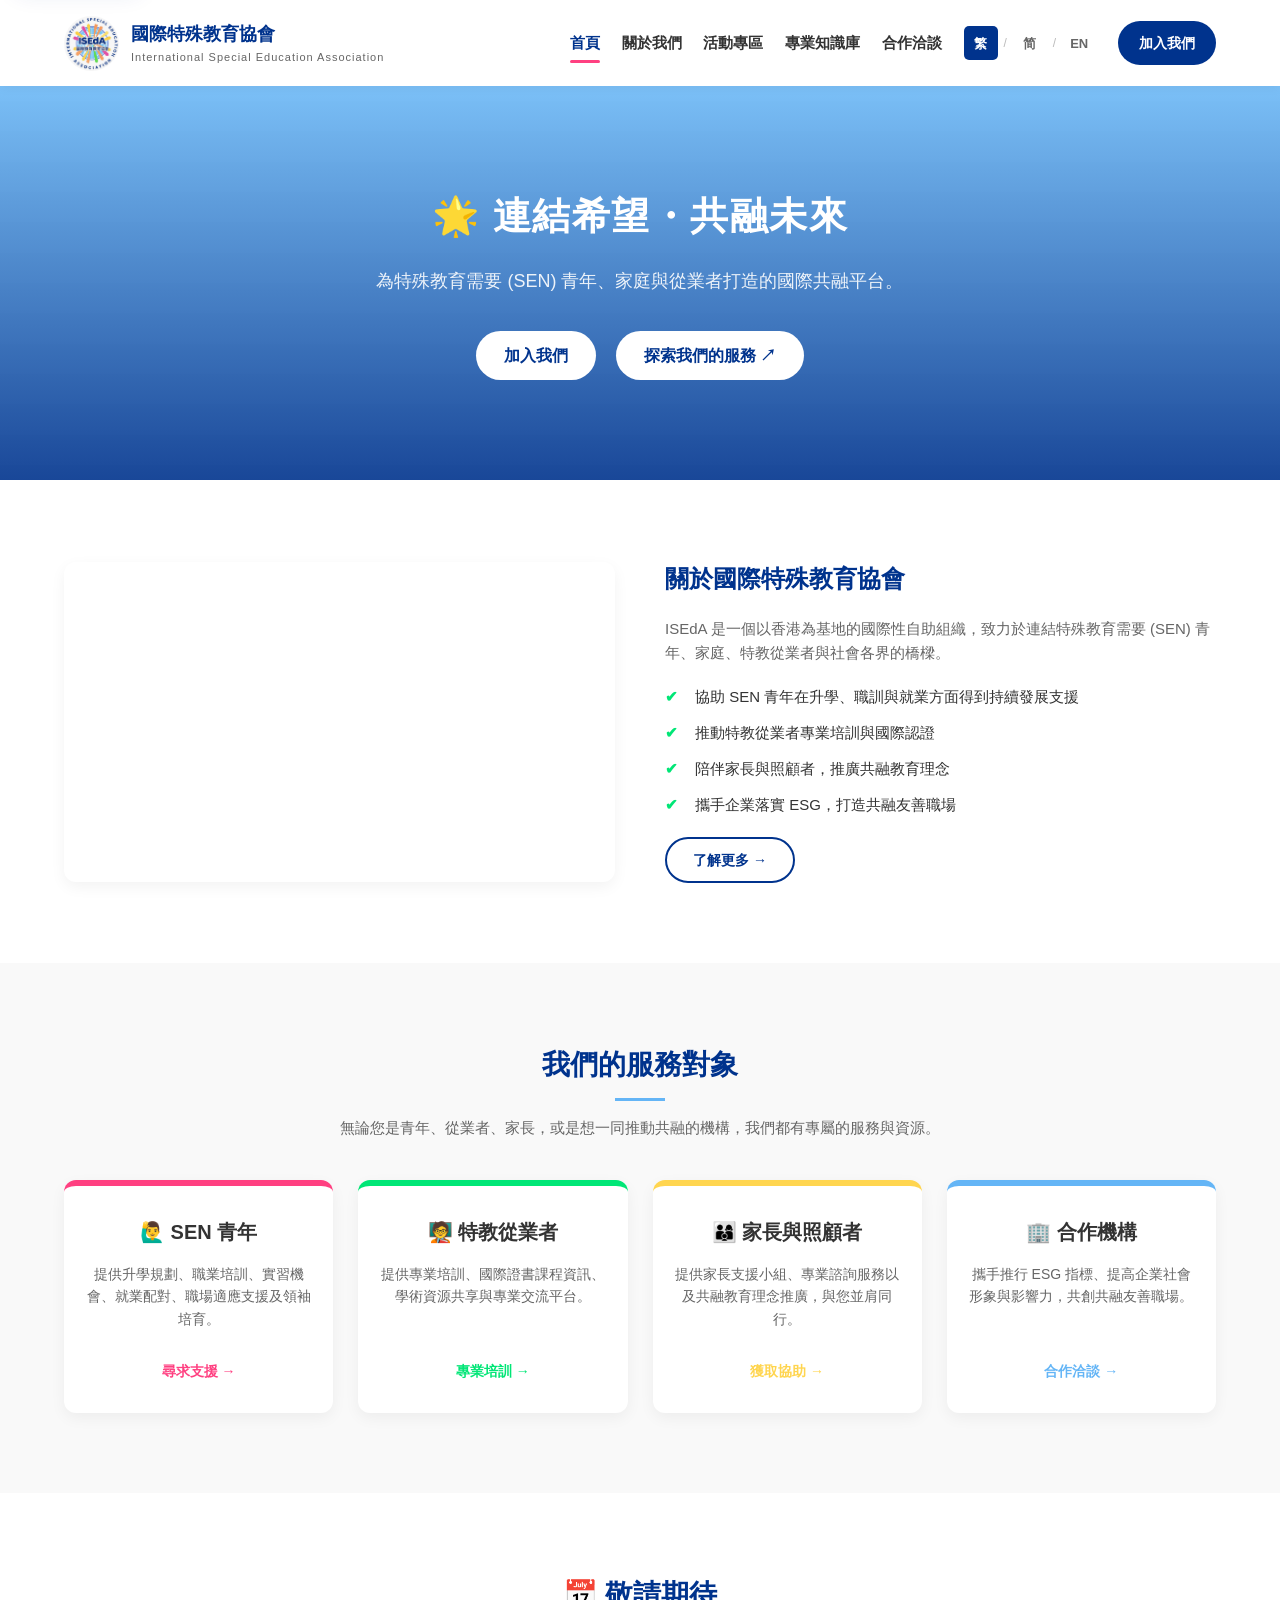
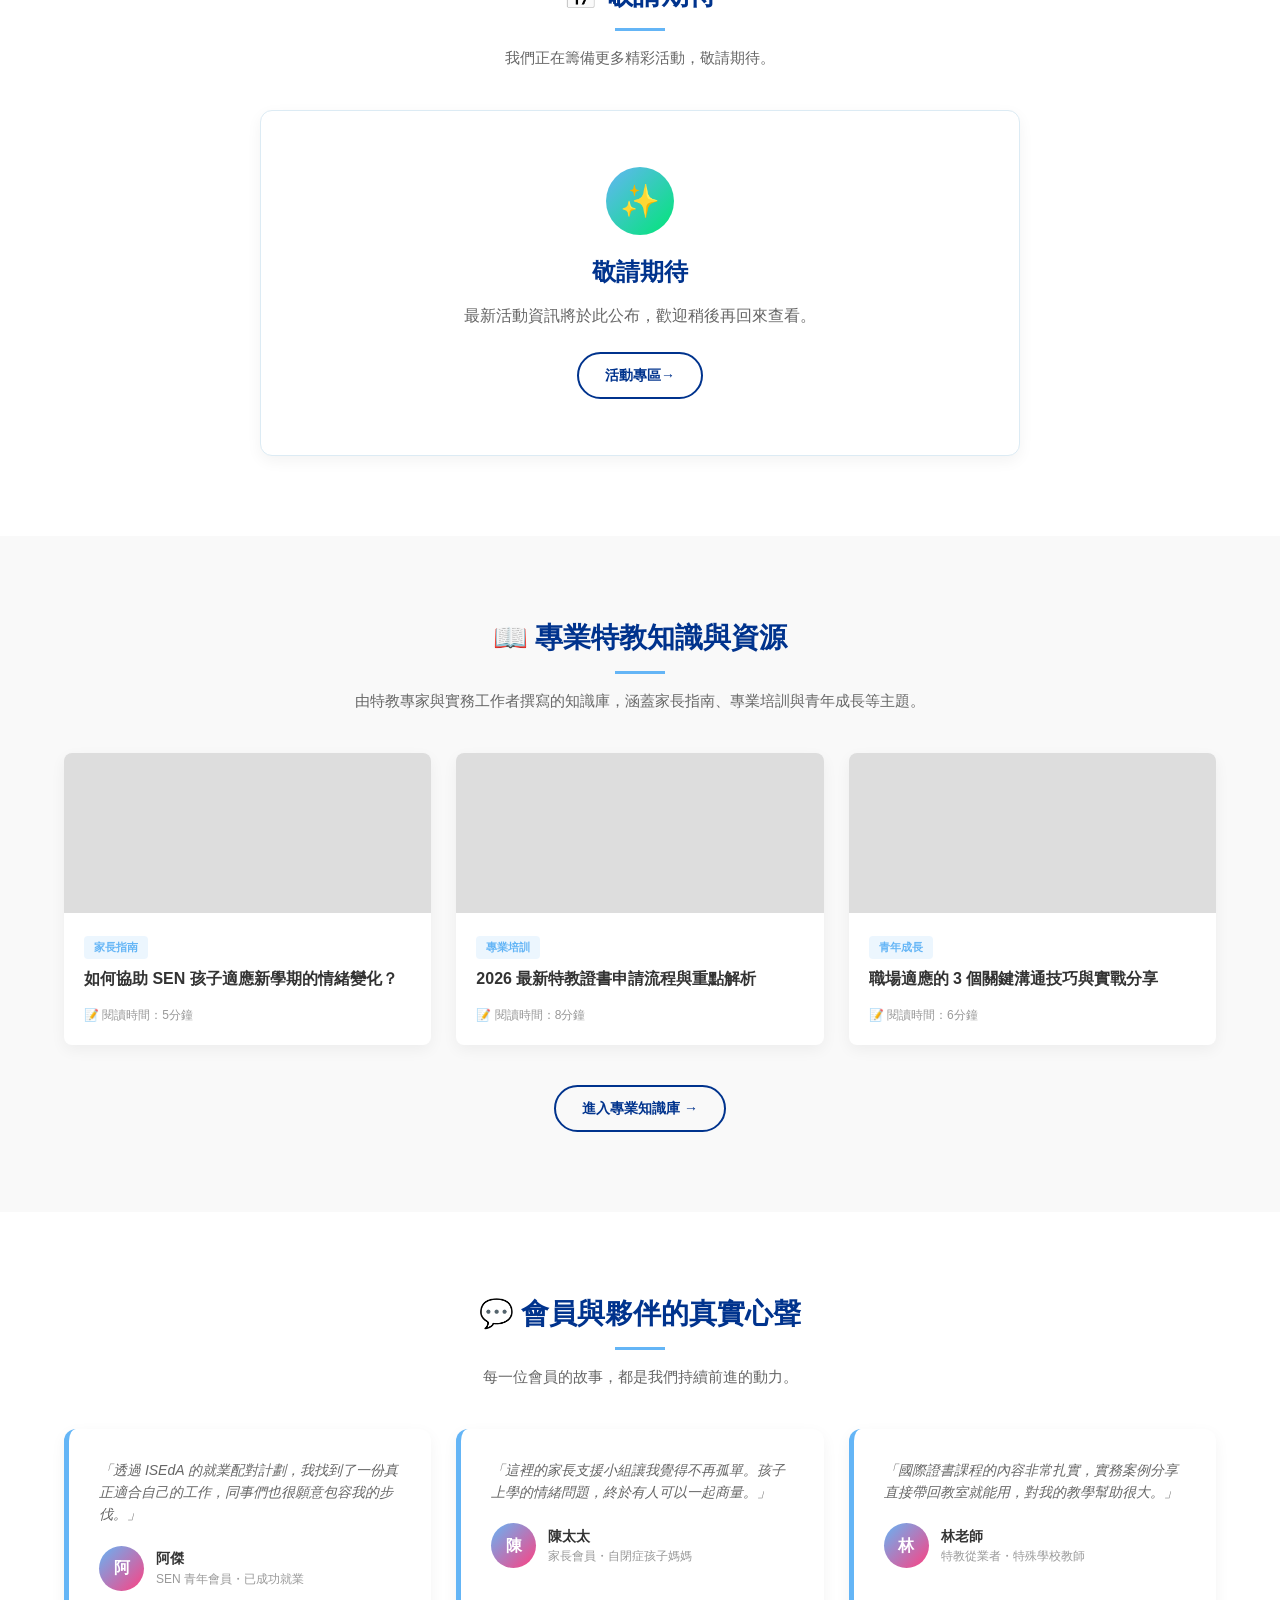
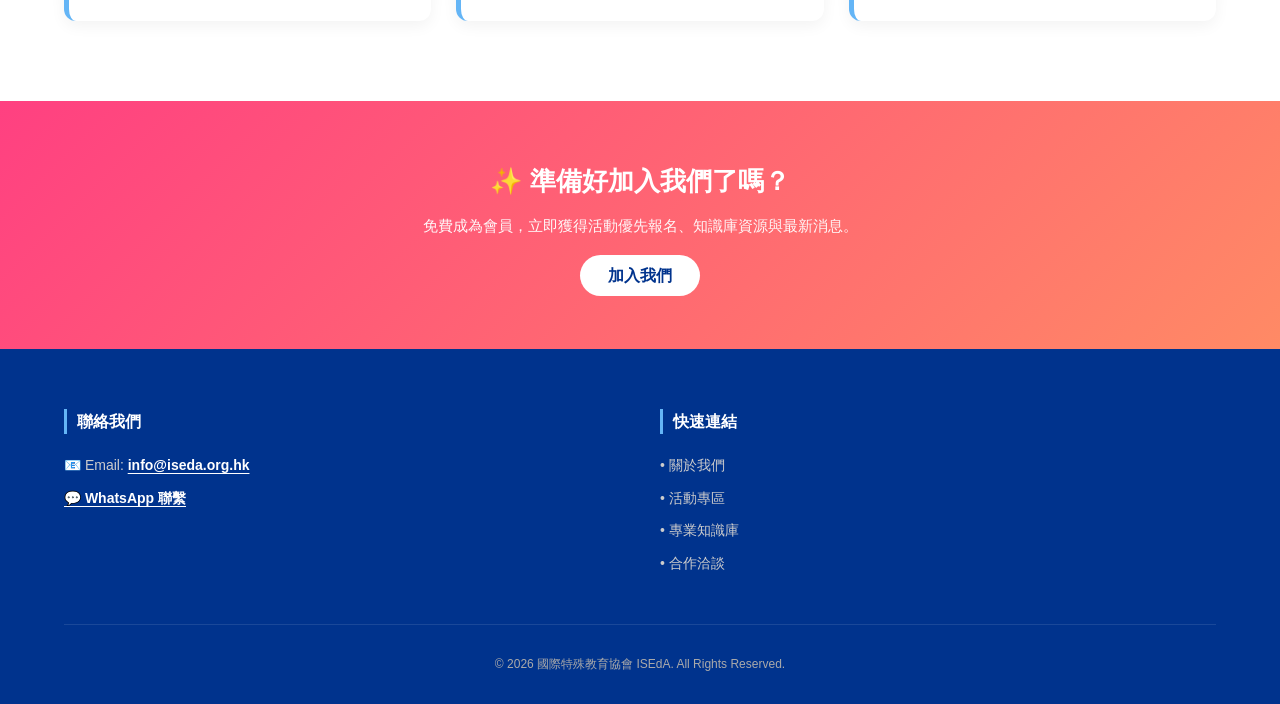
==== index.html @ 1f7cf495 "fix: sync homepage copy across languages" ====
<!DOCTYPE html>
<html lang="zh-Hant">
<head>
    <meta charset="UTF-8">
    <meta name="viewport" content="width=device-width, initial-scale=1.0">
    <title data-i18n-title="title.index">ISEdA | International Special Education Association</title>
    <link rel="stylesheet" href="style.css?v=20260823.15">
    <!-- 社群分享預覽（Open Graph / Twitter Card） -->
    <meta property="og:type" content="website">
    <meta property="og:site_name" content="ISEdA 國際特殊教育協會">
    <meta property="og:title" content="ISEdA | International Special Education Association">
    <meta property="og:description" content="國際特殊教育協會（ISEdA）致力連結特殊教育需要青年、家庭、特教從業者與社會各界，推動共融教育與社會參與。">
    <meta property="og:url" content="https://iseda.org.hk/">
    <meta property="og:image" content="https://iseda.org.hk/logo-2026-08-21.jpeg">
    <meta property="og:image:secure_url" content="https://iseda.org.hk/logo-2026-08-21.jpeg">
    <meta property="og:image:type" content="image/jpeg">
    <meta property="og:image:width" content="1600">
    <meta property="og:image:height" content="914">
    <meta name="twitter:card" content="summary_large_image">
    <meta name="twitter:title" content="ISEdA | International Special Education Association">
    <meta name="twitter:description" content="國際特殊教育協會（ISEdA）致力連結特殊教育需要青年、家庭、特教從業者與社會各界，推動共融教育與社會參與。">
    <meta name="twitter:image" content="https://iseda.org.hk/logo-2026-08-21.jpeg">
</head>
<body>
    <a class="skip-link" href="#main-content" data-i18n="a11y.skip">跳至主要內容</a>

    <!-- 1. 頂部導航欄 -->
    <header>
        <div class="container header-container">
            <a class="logo-placeholder" href="index.html">
                <div class="logo-box"><img src="logo-2026-08-21.jpeg" alt="ISEdA" width="55" height="55"></div>
                <div class="logo-text">
                    <h1 data-i18n="brand.zh">國際特殊教育協會</h1>
                    <p data-i18n="brand.sub">International Special Education Association</p>
                </div>
            </a>
            <nav id="site-nav">
                <ul>
                    <li><a href="index.html" class="active" data-i18n="nav.home">首頁</a></li>
                    <li class="nav-dropdown">

                        <a href="about.html" class="nav-dropdown-main" data-i18n="nav.about">關於我們</a>

                        <button class="nav-dropdown-toggle" type="button" aria-haspopup="true" aria-expanded="false" aria-controls="about-menu" data-i18n-aria-label="nav.about.toggle.open">

                            <span aria-hidden="true">⌄</span>

                        </button>

                        <ul class="nav-dropdown-menu" id="about-menu" aria-label="關於我們子選單" data-i18n-aria-label="nav.about.menu">

                            <li><a href="founders.html#elvin-lam" data-i18n="nav.about.founders">核心團隊</a></li>

                            <li><a href="honorary-advisors.html#frank-kusse" data-i18n="nav.about.advisors">榮譽顧問團隊</a></li>

                        </ul>

                    </li>
                    <li><a href="events.html" data-i18n="nav.events">活動專區</a></li>
                    <li><a href="knowledge.html" data-i18n="nav.knowledge">專業知識庫</a></li>
                    <li><a href="partners.html" data-i18n="nav.partners">合作洽談</a></li>
                    <li class="lang-switch">
                        <button class="lang-btn active" data-lang="zh-Hant">繁</button><span class="lang-sep">/</span>
                        <button class="lang-btn" data-lang="zh-Hans">简</button><span class="lang-sep">/</span>
                        <button class="lang-btn" data-lang="en">EN</button>
                    </li>
                    <li><a href="join.html" class="btn-join" data-i18n="nav.login">加入我們</a></li>
                </ul>
            </nav>
            <button class="hamburger" id="hamburger" aria-label="開啟選單">
                <span></span><span></span><span></span>
            </button>
        </div>
    </header>

    <!-- 2. 主視覺區 -->
    <section id="main-content" class="hero">
        <div class="container">
            <h2 data-i18n="index.hero.title">🌟 連結希望・共融未來</h2>
            <p data-i18n="index.hero.sub">為特殊教育需要 (SEN) 青年、家庭與從業者打造的國際共融平台。</p>
            <div class="hero-btns">
                <a href="join.html" class="btn-hero-secondary" data-i18n="index.hero.btn1">加入我們</a>
                <a href="about.html" class="btn-hero-secondary" data-i18n="index.hero.btn2">探索我們的服務 ↗</a>
            </div>
        </div>
    </section>

    <!-- 3. 關於我們預覽 -->
    <section class="section">
        <div class="container">
            <div class="split">
                <div class="split-img reveal" style="background-image: url('https://images.unsplash.com/photo-1577896851231-70ef18881754?auto=format&fit=crop&w=800&q=80')"></div>
                <div class="split-text reveal">
                    <h3 data-i18n="index.about.title">關於國際特殊教育協會</h3>
                    <p data-i18n="index.about.p1">ISEdA 是一個以香港為基地的國際性自助組織，致力於連結特殊教育需要 (SEN) 青年、家庭、特教從業者與社會各界的橋樑。</p>
                    <ul class="check-list">
                        <li data-i18n="index.about.check1">協助 SEN 青年在升學、職訓與就業方面得到持續發展支援</li>
                        <li data-i18n="index.about.check2">推動特教從業者專業培訓與國際認證</li>
                        <li data-i18n="index.about.check3">陪伴家長與照顧者，推廣共融教育理念</li>
                        <li data-i18n="index.about.check4">攜手企業落實 ESG，打造共融友善職場</li>
                    </ul>
                    <a href="about.html" class="btn-outline" data-i18n="index.about.btn">了解更多 →</a>
                </div>
            </div>
        </div>
    </section>

    <!-- 5. 四大傳送門 (分流區) -->
    <section class="section section-alt">
        <div class="container">
            <h2 class="section-title" data-i18n="index.portals.title">我們的服務對象</h2>
            <p class="section-sub" data-i18n="index.portals.sub">無論您是青年、從業者、家長，或是想一同推動共融的機構，我們都有專屬的服務與資源。</p>
            <div class="portal-grid">
                <!-- 青年 -->
                <div class="portal-card portal-youth reveal">
                    <h3 data-i18n="index.portals.youth.title">🙋‍♂️ SEN 青年</h3>
                    <p data-i18n="index.portals.youth.desc">提供升學規劃、職業培訓、實習機會、就業配對、職場適應支援及領袖培育。</p>
                    <a href="join.html" data-i18n="index.portals.youth.link">尋求支援 →</a>
                </div>
                <!-- 從業者 -->
                <div class="portal-card portal-teacher reveal">
                    <h3 data-i18n="index.portals.teacher.title">🧑‍🏫 特教從業者</h3>
                    <p data-i18n="index.portals.teacher.desc">提供專業培訓、國際證書課程資訊、學術資源共享與專業交流平台。</p>
                    <a href="knowledge.html" data-i18n="index.portals.teacher.link">專業培訓 →</a>
                </div>
                <!-- 家長 -->
                <div class="portal-card portal-parents reveal">
                    <h3 data-i18n="index.portals.parents.title">👨‍👩‍👦 家長與照顧者</h3>
                    <p data-i18n="index.portals.parents.desc">提供家長支援小組、專業諮詢服務以及共融教育理念推廣，與您並肩同行。</p>
                    <a href="join.html" data-i18n="index.portals.parents.link">獲取協助 →</a>
                </div>
                <!-- 合作夥伴 -->
                <div class="portal-card portal-partners reveal">
                    <h3 data-i18n="index.portals.partners.title">🏢 合作機構</h3>
                    <p data-i18n="index.portals.partners.desc">攜手推行 ESG 指標、提高企業社會形象與影響力，共創共融友善職場。</p>
                    <a href="partners.html" data-i18n="index.portals.partners.link">合作洽談 →</a>
                </div>
            </div>
        </div>
    </section>

    <!-- 6. 活動預覽：目前沒有已公布活動時，沿用活動專區的誠實空狀態 -->
    <section class="section">
        <div class="container">
            <h2 class="section-title" data-i18n="events.title">📅 敬請期待</h2>
            <p class="section-sub" data-i18n="events.sub">我們正在籌備更多精彩活動，敬請期待。</p>
            <div class="events-coming-soon reveal">
                <div class="events-coming-soon-icon" aria-hidden="true">✨</div>
                <h3 data-i18n="events.empty.title">敬請期待</h3>
                <p data-i18n="events.empty.desc">最新活動資訊將於此公布，歡迎稍後再回來查看。</p>
                <a href="events.html" class="btn-outline index-events-link"><span data-i18n="nav.events">活動專區</span> →</a>
            </div>
        </div>
    </section>

    <!-- 7. 知識庫精選 -->
    <section class="section section-alt">
        <div class="container">
            <h2 class="section-title" data-i18n="index.blog.title">📖 專業特教知識與資源</h2>
            <p class="section-sub" data-i18n="index.blog.sub">由特教專家與實務工作者撰寫的知識庫，涵蓋家長指南、專業培訓與青年成長等主題。</p>
            <div class="blog-grid">
                <!-- 文章 1 -->
                <a class="blog-card reveal" href="knowledge.html">
                    <div class="blog-img" style="background-image: url('https://images.unsplash.com/photo-1484712401471-05c7215a39eb?auto=format&fit=crop&w=500&q=80')"></div>
                    <div class="blog-content">
                        <div class="blog-tag" data-i18n="blog.1.tag">家長指南</div>
                        <div class="blog-title" data-i18n="blog.1.title">如何協助 SEN 孩子適應新學期的情緒變化？</div>
                        <div class="blog-time" data-i18n="blog.1.time">📝 閱讀時間：5分鐘</div>
                    </div>
                </a>
                <!-- 文章 2 -->
                <a class="blog-card reveal" href="knowledge.html">
                    <div class="blog-img" style="background-image: url('https://images.unsplash.com/photo-1434030216411-0b793f4b4173?auto=format&fit=crop&w=500&q=80')"></div>
                    <div class="blog-content">
                        <div class="blog-tag" data-i18n="blog.2.tag">專業培訓</div>
                        <div class="blog-title" data-i18n="blog.2.title">2026 最新特教證書申請流程與重點解析</div>
                        <div class="blog-time" data-i18n="blog.2.time">📝 閱讀時間：8分鐘</div>
                    </div>
                </a>
                <!-- 文章 3 -->
                <a class="blog-card reveal" href="knowledge.html">
                    <div class="blog-img" style="background-image: url('https://images.unsplash.com/photo-1522202176988-66273c2fd55f?auto=format&fit=crop&w=500&q=80')"></div>
                    <div class="blog-content">
                        <div class="blog-tag" data-i18n="blog.3.tag">青年成長</div>
                        <div class="blog-title" data-i18n="blog.3.title">職場適應的 3 個關鍵溝通技巧與實戰分享</div>
                        <div class="blog-time" data-i18n="blog.3.time">📝 閱讀時間：6分鐘</div>
                    </div>
                </a>
            </div>
            <div style="text-align:center; margin-top: 40px;">
                <a href="knowledge.html" class="btn-outline" data-i18n="index.blog.more">進入專業知識庫 →</a>
            </div>
        </div>
    </section>

    <!-- 8. 見證推薦 -->
    <section class="section">
        <div class="container">
            <h2 class="section-title" data-i18n="index.testi.title">💬 會員與夥伴的真實心聲</h2>
            <p class="section-sub" data-i18n="index.testi.sub">每一位會員的故事，都是我們持續前進的動力。</p>
            <div class="testimonial-grid">
                <div class="testimonial-card reveal">
                    <p data-i18n="index.testi.1.quote">「透過 ISEdA 的就業配對計劃，我找到了一份真正適合自己的工作，同事們也很願意包容我的步伐。」</p>
                    <div class="testimonial-person">
                        <div class="avatar">阿</div>
                        <div>
                            <div class="t-name" data-i18n="index.testi.1.name">阿傑</div>
                            <div class="t-role" data-i18n="index.testi.1.role">SEN 青年會員・已成功就業</div>
                        </div>
                    </div>
                </div>
                <div class="testimonial-card reveal">
                    <p data-i18n="index.testi.2.quote">「這裡的家長支援小組讓我覺得不再孤單。孩子上學的情緒問題，終於有人可以一起商量。」</p>
                    <div class="testimonial-person">
                        <div class="avatar">陳</div>
                        <div>
                            <div class="t-name" data-i18n="index.testi.2.name">陳太太</div>
                            <div class="t-role" data-i18n="index.testi.2.role">家長會員・自閉症孩子媽媽</div>
                        </div>
                    </div>
                </div>
                <div class="testimonial-card reveal">
                    <p data-i18n="index.testi.3.quote">「國際證書課程的內容非常扎實，實務案例分享直接帶回教室就能用，對我的教學幫助很大。」</p>
                    <div class="testimonial-person">
                        <div class="avatar">林</div>
                        <div>
                            <div class="t-name" data-i18n="index.testi.3.name">林老師</div>
                            <div class="t-role" data-i18n="index.testi.3.role">特教從業者・特殊學校教師</div>
                        </div>
                    </div>
                </div>
            </div>
        </div>
    </section>

    <!-- 9. CTA 橫幅 -->
    <section class="cta-band">
        <div class="container">
            <h3 data-i18n="index.cta.title">✨ 準備好加入我們了嗎？</h3>
            <p data-i18n="index.cta.desc">免費成為會員，立即獲得活動優先報名、知識庫資源與最新消息。</p>
            <a href="join.html" class="btn-hero-secondary" data-i18n="index.cta.btn">加入我們</a>
        </div>
    </section>

    <!-- 10. 頁尾與訂閱區 -->
    <footer>
        <div class="container">
            <div class="footer-top">
                <div class="footer-info">
                    <h5 data-i18n="footer.contact">聯絡我們</h5>
                    <p>📧 Email: <a href="mailto:info@iseda.org.hk">info@iseda.org.hk</a></p>
                    <p><a href="https://wa.me/85268267865" target="_blank" rel="noopener noreferrer" data-i18n="footer.contact.whatsapp" data-i18n-aria-label="footer.contact.whatsapp">💬 WhatsApp 聯繫</a></p>
                </div>
                <div class="footer-links">
                    <h5 data-i18n="footer.links">快速連結</h5>
                    <ul>
                        <li><a href="about.html">• <span data-i18n="nav.about">關於我們</span></a></li>
                        <li><a href="events.html">• <span data-i18n="nav.events">最新活動</span></a></li>
                        <li><a href="knowledge.html">• <span data-i18n="nav.knowledge">專業知識庫</span></a></li>
                        <li><a href="partners.html">• <span data-i18n="nav.partners">合作洽談</span></a></li>
                    </ul>
                </div>
            </div>
            <div class="footer-bottom">
                <p>© 2026 國際特殊教育協會 ISEdA. All Rights Reserved.</p>
            </div>
        </div>
    </footer>

    <button class="back-to-top" id="backToTop" aria-label="回到頂端">↑</button>

    <script src="lang.js?v=20260824.13"></script>
    <script src="script.js?v=20260823.12"></script>
</body>
</html>
---- style.css ----
/* ============================================================
   ISEdA 國際特殊教育協會 — 共用樣式表
   全站設計語言：深藍 #00338D / 天藍 #64B5F6 / 四色光芒
   ============================================================ */

/* 1. 全域樣式與變數設定 */
:root {
    --primary-dark: #00338D;    /* Logo 深藍 */
    --primary-sky: #64B5F6;     /* Logo 天藍 */
    --accent-pink: #FF4081;     /* Logo 光芒：粉色 */
    --accent-orange: #FF8A65;   /* Logo 光芒：橙色 */
    --accent-yellow: #FFD54F;   /* Logo 光芒：黃色 */
    --accent-green: #00E676;    /* Logo 光芒：綠色 */
    --neutral-bg: #F9F9F9;
    --text-dark: #333333;
    --text-light: #666666;
    --text-faint: #999999;
    --radius: 12px;
    --shadow: 0 5px 15px rgba(0,0,0,0.05);
    --shadow-hover: 0 10px 25px rgba(0,51,141,0.12);
}

* {
    box-sizing: border-box;
    margin: 0;
    padding: 0;
    font-family: 'Microsoft JhengHei', '微軟正黑體', sans-serif;
}

html {
    scroll-behavior: smooth;
}

body {
    background-color: #ffffff;
    color: var(--text-dark);
    line-height: 1.6;
}

.container {
    width: 90%;
    max-width: 1200px;
    margin: 0 auto;
}

img {
    max-width: 100%;
    display: block;
}

a {
    color: inherit;
}

/* 2. 頂部導航欄 */
header {
    background-color: #ffffff;
    box-shadow: 0 2px 10px rgba(0,0,0,0.05);
    position: sticky;
    top: 0;
    z-index: 1000;
}

.header-container {
    display: flex;
    justify-content: space-between;
    align-items: center;
    padding: 15px 0;
}

.logo-placeholder {
    display: flex;
    align-items: center;
    gap: 12px;
    text-decoration: none;
}

.logo-box {
    width: 55px;
    height: 55px;
    border-radius: 50%;
    flex-shrink: 0;
    overflow: hidden;
    background: var(--neutral-bg);
}

.logo-box img {
    width: 100%;
    height: 100%;
    object-fit: cover;
}

.logo-text h1 {
    font-size: 18px;
    color: var(--primary-dark);
}

.logo-text p {
    font-size: 11px;
    color: #666;
    letter-spacing: 1px;
}

nav ul {
    display: flex;
    list-style: none;
    gap: 20px;
    align-items: center;
}

nav a {
    text-decoration: none;
    color: var(--text-dark);
    font-weight: bold;
    font-size: 15px;
    transition: color 0.3s;
}

nav a:hover {
    color: var(--primary-dark);
}

nav a.active {
    color: var(--primary-dark);
    border-bottom: 3px solid var(--accent-pink);
    padding-bottom: 4px;
}

.lang-switch {
    font-size: 14px;
    color: #666;
    display: flex;
    align-items: center;
    gap: 4px;
}

.lang-btn {
    background: none;
    border: none;
    cursor: pointer;
    font-size: 13px;
    font-weight: bold;
    color: #666;
    padding: 4px 7px;
    border-radius: 5px;
    font-family: inherit;
    transition: all 0.3s;
    line-height: 1.2;
}

.lang-btn:hover {
    color: var(--primary-dark);
    background: rgba(100, 181, 246, 0.15);
}

.lang-btn.active {
    background: var(--primary-dark);
    color: #fff;
}

.lang-sep {
    color: #bbb;
    font-size: 12px;
}

.btn-join {
    background-color: var(--primary-dark);
    color: #ffffff !important;
    padding: 8px 18px;
    border-radius: 20px;
    font-size: 14px;
    transition: opacity 0.3s;
    white-space: nowrap;
}

.btn-join:hover {
    opacity: 0.9;
}

/* 手機版漢堡選單 */
.hamburger {
    display: none;
    flex-direction: column;
    gap: 5px;
    background: none;
    border: none;
    cursor: pointer;
    padding: 8px;
}

.hamburger span {
    width: 26px;
    height: 3px;
    background-color: var(--primary-dark);
    border-radius: 3px;
    transition: transform 0.3s, opacity 0.3s;
}

.hamburger.open span:nth-child(1) { transform: translateY(8px) rotate(45deg); }
.hamburger.open span:nth-child(2) { opacity: 0; }
.hamburger.open span:nth-child(3) { transform: translateY(-8px) rotate(-45deg); }

/* 3. 主視覺區（首頁） */
.hero {
    background: linear-gradient(rgba(100, 181, 246, 0.85), rgba(0, 51, 141, 0.9)), url('https://images.unsplash.com/photo-1524178232363-1fb2b075b655?auto=format&fit=crop&w=1200&q=80') no-repeat center center/cover;
    color: #ffffff;
    padding: 100px 0;
    text-align: center;
}

.hero h2 {
    font-size: 38px;
    margin-bottom: 20px;
    letter-spacing: 1.5px;
}

.hero p {
    font-size: 18px;
    max-width: 700px;
    margin: 0 auto 35px auto;
    opacity: 0.9;
}

.hero-btns {
    display: flex;
    justify-content: center;
    gap: 20px;
    flex-wrap: wrap;
}

.btn-hero-primary {
    background-color: var(--accent-orange);
    color: #fff;
    padding: 12px 28px;
    border-radius: 25px;
    text-decoration: none;
    font-weight: bold;
    box-shadow: 0 4px 15px rgba(255, 138, 101, 0.4);
    transition: transform 0.3s, box-shadow 0.3s;
}

.btn-hero-primary:hover {
    transform: translateY(-2px);
    box-shadow: 0 6px 20px rgba(255, 138, 101, 0.5);
}

.btn-hero-secondary {
    background-color: #ffffff;
    color: var(--primary-dark);
    padding: 12px 28px;
    border-radius: 25px;
    text-decoration: none;
    font-weight: bold;
    transition: transform 0.3s;
}

.btn-hero-secondary:hover {
    transform: translateY(-2px);
}

/* 4. 子頁橫幅（關於我們／活動等頁共用） */
.page-hero {
    background: linear-gradient(rgba(100, 181, 246, 0.8), rgba(0, 51, 141, 0.92)), url('https://images.unsplash.com/photo-1509062522246-3755977927d7?auto=format&fit=crop&w=1200&q=80') no-repeat center center/cover;
    color: #ffffff;
    padding: 70px 0;
    text-align: center;
}

.page-hero h2 {
    font-size: 34px;
    margin-bottom: 12px;
    letter-spacing: 1.5px;
}

.page-hero p {
    font-size: 16px;
    max-width: 650px;
    margin: 0 auto;
    opacity: 0.9;
}

.breadcrumb {
    margin-top: 15px;
    font-size: 13px;
    opacity: 0.8;
}

.breadcrumb a {
    color: #fff;
}

/* 5. 通用區塊 */
.section {
    padding: 80px 0;
}

.section-alt {
    background-color: var(--neutral-bg);
}

.section-title {
    font-size: 28px;
    color: var(--primary-dark);
    margin-bottom: 40px;
    position: relative;
    text-align: center;
}

.section-title::after {
    content: '';
    display: block;
    width: 50px;
    height: 3px;
    background-color: var(--primary-sky);
    margin: 10px auto 0 auto;
}

.section-sub {
    text-align: center;
    color: var(--text-light);
    max-width: 650px;
    margin: -25px auto 40px auto;
    font-size: 15px;
}

/* 6. 四大傳送門 */
.portal-grid {
    display: grid;
    grid-template-columns: repeat(auto-fit, minmax(250px, 1fr));
    gap: 25px;
}

.portal-card {
    background-color: #ffffff;
    padding: 30px 20px;
    border-radius: var(--radius);
    box-shadow: var(--shadow);
    text-align: center;
    transition: transform 0.3s, box-shadow 0.3s;
    border-top: 6px solid #ccc;
}

.portal-card:hover {
    transform: translateY(-5px);
    box-shadow: var(--shadow-hover);
}

.portal-card h3 {
    font-size: 20px;
    margin-bottom: 15px;
    color: var(--text-dark);
}

.portal-card p {
    font-size: 14px;
    color: #666;
    margin-bottom: 25px;
    min-height: 70px;
}

.portal-card a {
    text-decoration: none;
    font-weight: bold;
    font-size: 14px;
}

/* 分流色系綁定 */
.portal-youth { border-top-color: var(--accent-pink); }
.portal-youth a { color: var(--accent-pink); }
.portal-teacher { border-top-color: var(--accent-green); }
.portal-teacher a { color: var(--accent-green); }
.portal-parents { border-top-color: var(--accent-yellow); }
.portal-parents a { color: var(--accent-yellow); }
.portal-partners { border-top-color: var(--primary-sky); }
.portal-partners a { color: var(--primary-sky); }

/* 7. 數據統計列 */
.stats-bar {
    background: linear-gradient(135deg, var(--primary-dark), #1a56c4);
    color: #fff;
    padding: 55px 0;
}

.stats-grid {
    display: grid;
    grid-template-columns: repeat(auto-fit, minmax(180px, 1fr));
    gap: 30px;
    text-align: center;
}

.stat-item .stat-num {
    font-size: 40px;
    font-weight: bold;
    color: var(--accent-yellow);
}

.stat-item .stat-label {
    font-size: 15px;
    opacity: 0.9;
    margin-top: 5px;
}

/* 8. 雙欄內容（關於我們預覽等） */
.split {
    display: grid;
    grid-template-columns: 1fr 1fr;
    gap: 50px;
    align-items: center;
}

.split-img {
    border-radius: var(--radius);
    overflow: hidden;
    box-shadow: var(--shadow);
    height: 320px;
    background-size: cover;
    background-position: center;
}

.split-text h3 {
    font-size: 24px;
    color: var(--primary-dark);
    margin-bottom: 18px;
}

.split-text p {
    font-size: 15px;
    color: var(--text-light);
    margin-bottom: 15px;
}

.check-list {
    list-style: none;
    margin: 20px 0;
}

.check-list li {
    font-size: 15px;
    margin-bottom: 12px;
    padding-left: 30px;
    position: relative;
}

.check-list li::before {
    content: '✔';
    position: absolute;
    left: 0;
    color: var(--accent-green);
    font-weight: bold;
}

.btn-outline {
    display: inline-block;
    border: 2px solid var(--primary-dark);
    color: var(--primary-dark);
    padding: 10px 26px;
    border-radius: 25px;
    text-decoration: none;
    font-weight: bold;
    font-size: 14px;
    transition: background-color 0.3s, color 0.3s;
}

.btn-outline:hover {
    background-color: var(--primary-dark);
    color: #fff;
}

/* 9. 活動卡片 */
.event-grid {
    display: grid;
    grid-template-columns: repeat(auto-fit, minmax(320px, 1fr));
    gap: 30px;
}

.event-card {
    background-color: #ffffff;
    border-radius: var(--radius);
    overflow: hidden;
    box-shadow: var(--shadow);
    border: 1px solid #eee;
    transition: transform 0.3s, box-shadow 0.3s;
    display: flex;
    flex-direction: column;
}

.event-card:hover {
    transform: translateY(-5px);
    box-shadow: var(--shadow-hover);
}

.event-img {
    height: 200px;
    background-color: #e0e0e0;
    display: flex;
    align-items: center;
    justify-content: center;
    color: #999;
    font-size: 14px;
    background-size: cover;
    background-position: center;
}

.event-content {
    padding: 25px;
    flex: 1;
    display: flex;
    flex-direction: column;
}

.event-title {
    font-size: 18px;
    color: var(--primary-dark);
    margin-bottom: 12px;
    font-weight: bold;
}

.event-meta {
    font-size: 13px;
    color: #777;
    margin-bottom: 8px;
}

.event-limit {
    display: inline-block;
    background-color: rgba(255, 64, 129, 0.1);
    color: var(--accent-pink);
    padding: 3px 8px;
    border-radius: 4px;
    font-size: 12px;
    font-weight: bold;
    margin-bottom: 20px;
    align-self: flex-start;
}

.event-limit.full {
    background-color: #eee;
    color: #666;
}

.btn-event {
    display: block;
    text-align: center;
    background-color: var(--primary-sky);
    color: #fff;
    text-decoration: none;
    padding: 10px;
    border-radius: 6px;
    font-weight: bold;
    font-size: 14px;
    margin-top: auto;
    transition: background-color 0.3s;
}

.btn-event:hover {
    background-color: var(--primary-dark);
}

.btn-event.disabled {
    background-color: #999;
}

/* 活動篩選標籤 */
.filter-tabs {
    display: flex;
    justify-content: center;
    gap: 12px;
    flex-wrap: wrap;
    margin-bottom: 40px;
}

.filter-tab {
    border: 2px solid #ddd;
    background: #fff;
    color: var(--text-light);
    padding: 8px 22px;
    border-radius: 25px;
    cursor: pointer;
    font-size: 14px;
    font-weight: bold;
    transition: all 0.3s;
}

.filter-tab:hover {
    border-color: var(--primary-sky);
    color: var(--primary-dark);
}

.filter-tab.active {
    background-color: var(--primary-dark);
    border-color: var(--primary-dark);
    color: #fff;
}

/* 10. 知識庫卡片 */
.blog-grid {
    display: grid;
    grid-template-columns: repeat(auto-fit, minmax(280px, 1fr));
    gap: 25px;
}

.blog-card {
    background-color: #ffffff;
    border-radius: 8px;
    overflow: hidden;
    box-shadow: var(--shadow);
    transition: transform 0.3s, box-shadow 0.3s;
    text-decoration: none;
    display: block;
}

.blog-card:hover {
    transform: translateY(-5px);
    box-shadow: var(--shadow-hover);
}

.blog-img {
    height: 160px;
    background-color: #ddd;
    background-size: cover;
    background-position: center;
}

.blog-content {
    padding: 20px;
}

.blog-tag {
    font-size: 11px;
    text-transform: uppercase;
    font-weight: bold;
    color: var(--primary-sky);
    margin-bottom: 8px;
    display: inline-block;
    background: rgba(100, 181, 246, 0.12);
    padding: 3px 10px;
    border-radius: 4px;
}

.blog-title {
    font-size: 16px;
    font-weight: bold;
    color: var(--text-dark);
    margin-bottom: 15px;
    line-height: 1.5;
}

.blog-time {
    font-size: 12px;
    color: #999;
}

/* 精選文章橫幅 */
.featured-article {
    display: grid;
    grid-template-columns: 1.2fr 1fr;
    background-color: var(--primary-dark);
    border-radius: var(--radius);
    overflow: hidden;
    color: #fff;
    margin-bottom: 45px;
    box-shadow: var(--shadow-hover);
}

.featured-img {
    min-height: 280px;
    background-size: cover;
    background-position: center;
}

.featured-content {
    padding: 40px;
    display: flex;
    flex-direction: column;
    justify-content: center;
}

.featured-content .blog-tag {
    color: var(--accent-yellow);
    background: rgba(255, 213, 79, 0.15);
}

.featured-content h3 {
    font-size: 24px;
    margin-bottom: 15px;
    line-height: 1.4;
}

.featured-content p {
    font-size: 14px;
    opacity: 0.85;
    margin-bottom: 20px;
}

.featured-content .blog-time {
    color: rgba(255,255,255,0.7);
    margin-bottom: 20px;
}

.btn-light {
    display: inline-block;
    background-color: var(--accent-orange);
    color: #fff;
    padding: 10px 26px;
    border-radius: 25px;
    text-decoration: none;
    font-weight: bold;
    font-size: 14px;
    align-self: flex-start;
    transition: transform 0.3s;
}

.btn-light:hover {
    transform: translateY(-2px);
}

/* 11. 見證推薦 */
.testimonial-grid {
    display: grid;
    grid-template-columns: repeat(auto-fit, minmax(300px, 1fr));
    gap: 25px;
}

.testimonial-card {
    background: #fff;
    border-radius: var(--radius);
    padding: 30px;
    box-shadow: var(--shadow);
    border-left: 5px solid var(--primary-sky);
}

.testimonial-card p {
    font-size: 14px;
    color: var(--text-light);
    margin-bottom: 20px;
    font-style: italic;
}

.testimonial-person {
    display: flex;
    align-items: center;
    gap: 12px;
}

.avatar {
    width: 45px;
    height: 45px;
    border-radius: 50%;
    background: linear-gradient(135deg, var(--primary-sky), var(--accent-pink));
    color: #fff;
    display: flex;
    align-items: center;
    justify-content: center;
    font-weight: bold;
    font-size: 16px;
    flex-shrink: 0;
}

.testimonial-person .t-name {
    font-weight: bold;
    font-size: 14px;
}

.testimonial-person .t-role {
    font-size: 12px;
    color: var(--text-faint);
}

/* 12. CTA 橫幅 */
.cta-band {
    background: linear-gradient(135deg, var(--accent-pink), var(--accent-orange));
    color: #fff;
    padding: 60px 0;
    text-align: center;
}

.cta-band h3 {
    font-size: 26px;
    margin-bottom: 12px;
}

.cta-band p {
    font-size: 15px;
    opacity: 0.95;
    margin-bottom: 25px;
}

/* 13. 使命願景／價值卡片 */
.mv-grid {
    display: grid;
    grid-template-columns: repeat(auto-fit, minmax(280px, 1fr));
    gap: 25px;
}

.mv-card {
    background: #fff;
    border-radius: var(--radius);
    padding: 35px 28px;
    box-shadow: var(--shadow);
    text-align: center;
    border-top: 6px solid var(--primary-sky);
    transition: transform 0.3s;
}

.mv-card:hover {
    transform: translateY(-5px);
}

.mv-card.orange { border-top-color: var(--accent-orange); }
.mv-card.green { border-top-color: var(--accent-green); }
.mv-card.pink { border-top-color: var(--accent-pink); }
.mv-card.yellow { border-top-color: var(--accent-yellow); }

.mv-card .mv-icon {
    font-size: 40px;
    margin-bottom: 15px;
}

.mv-card h3 {
    font-size: 19px;
    color: var(--primary-dark);
    margin-bottom: 12px;
}

.mv-card p {
    font-size: 14px;
    color: var(--text-light);
}

/* 14. 發展歷程時間軸 */
.timeline {
    position: relative;
    max-width: 800px;
    margin: 0 auto;
    padding-left: 40px;
}

.timeline::before {
    content: '';
    position: absolute;
    left: 12px;
    top: 0;
    bottom: 0;
    width: 3px;
    background: linear-gradient(var(--primary-sky), var(--accent-pink));
}

.timeline-item {
    position: relative;
    margin-bottom: 35px;
}

.timeline-item::before {
    content: '';
    position: absolute;
    left: -34px;
    top: 6px;
    width: 15px;
    height: 15px;
    border-radius: 50%;
    background: #fff;
    border: 4px solid var(--primary-sky);
}

.timeline-item .t-year {
    font-size: 14px;
    font-weight: bold;
    color: var(--accent-pink);
    margin-bottom: 4px;
}

.timeline-item h4 {
    font-size: 17px;
    color: var(--primary-dark);
    margin-bottom: 6px;
}

.timeline-item p {
    font-size: 14px;
    color: var(--text-light);
}

/* 15. 團隊成員 */
.team-grid {
    display: grid;
    grid-template-columns: repeat(auto-fit, minmax(220px, 1fr));
    gap: 25px;
}

.team-card {
    background: #fff;
    border-radius: var(--radius);
    padding: 30px 20px;
    text-align: center;
    box-shadow: var(--shadow);
    transition: transform 0.3s;
}

.team-card:hover {
    transform: translateY(-5px);
}

.team-avatar {
    width: 80px;
    height: 80px;
    border-radius: 50%;
    background: linear-gradient(135deg, var(--primary-sky), var(--accent-green));
    color: #fff;
    display: flex;
    align-items: center;
    justify-content: center;
    font-size: 26px;
    margin: 0 auto 15px auto;
}

.team-card h4 {
    font-size: 16px;
    color: var(--primary-dark);
}

.team-card .t-role {
    font-size: 13px;
    color: var(--text-light);
    margin-top: 4px;
}

.team-card .t-desc {
    font-size: 12px;
    color: var(--text-faint);
    margin-top: 8px;
}

/* 16. 會員方案卡片 */
.price-grid {
    display: grid;
    grid-template-columns: repeat(auto-fit, minmax(280px, 1fr));
    gap: 25px;
    align-items: stretch;
}

.price-card {
    background: #fff;
    border-radius: var(--radius);
    overflow: hidden;
    box-shadow: var(--shadow);
    border: 1px solid #eee;
    display: flex;
    flex-direction: column;
    transition: transform 0.3s, box-shadow 0.3s;
}

.price-card:hover {
    transform: translateY(-5px);
    box-shadow: var(--shadow-hover);
}

.price-card.highlight {
    border: 3px solid var(--primary-dark);
    position: relative;
}

.price-card.highlight .price-badge {
    position: absolute;
    top: -14px;
    left: 50%;
    transform: translateX(-50%);
    background: var(--accent-orange);
    color: #fff;
    font-size: 12px;
    font-weight: bold;
    padding: 4px 16px;
    border-radius: 15px;
    white-space: nowrap;
}

.price-head {
    padding: 30px 25px;
    text-align: center;
    color: #fff;
    background: linear-gradient(135deg, var(--primary-sky), var(--primary-dark));
}

.price-card.highlight .price-head {
    background: linear-gradient(135deg, var(--primary-dark), #1a56c4);
}

.price-head h3 {
    font-size: 20px;
    margin-bottom: 8px;
}

.price-head .price {
    font-size: 30px;
    font-weight: bold;
}

.price-head .price small {
    font-size: 13px;
    font-weight: normal;
    opacity: 0.85;
}

.price-body {
    padding: 25px;
    flex: 1;
}

.price-body ul {
    list-style: none;
}

.price-body li {
    font-size: 14px;
    color: var(--text-light);
    margin-bottom: 12px;
    padding-left: 26px;
    position: relative;
}

.price-body li::before {
    content: '✔';
    position: absolute;
    left: 0;
    color: var(--accent-green);
    font-weight: bold;
}

.price-foot {
    padding: 0 25px 25px 25px;
}

.btn-price {
    display: block;
    text-align: center;
    background-color: var(--primary-sky);
    color: #fff;
    padding: 11px;
    border-radius: 25px;
    text-decoration: none;
    font-weight: bold;
    font-size: 14px;
    transition: background-color 0.3s;
}

.btn-price:hover {
    background-color: var(--primary-dark);
}

.price-card.highlight .btn-price {
    background-color: var(--accent-orange);
}

.price-card.highlight .btn-price:hover {
    background-color: #ff7043;
}

/* 17. 權益／特色清單方格 */
.benefit-grid {
    display: grid;
    grid-template-columns: repeat(auto-fit, minmax(250px, 1fr));
    gap: 20px;
}

.benefit-item {
    background: #fff;
    border-radius: var(--radius);
    padding: 25px 20px;
    box-shadow: var(--shadow);
    display: flex;
    gap: 15px;
    align-items: flex-start;
    transition: transform 0.3s;
}

.benefit-item:hover {
    transform: translateY(-4px);
}

.benefit-item .b-icon {
    font-size: 28px;
    flex-shrink: 0;
}

.benefit-item h4 {
    font-size: 15px;
    color: var(--primary-dark);
    margin-bottom: 5px;
}

.benefit-item p {
    font-size: 13px;
    color: var(--text-light);
}

/* 18. 常見問題 */
.faq-list {
    max-width: 800px;
    margin: 0 auto;
}

.faq-item {
    background: #fff;
    border-radius: 10px;
    box-shadow: var(--shadow);
    margin-bottom: 15px;
    overflow: hidden;
}

.faq-item summary {
    padding: 18px 25px;
    cursor: pointer;
    font-weight: bold;
    font-size: 15px;
    color: var(--primary-dark);
    list-style: none;
    position: relative;
    padding-right: 45px;
}

.faq-item summary::-webkit-details-marker { display: none; }

.faq-item summary::after {
    content: '+';
    position: absolute;
    right: 20px;
    top: 50%;
    transform: translateY(-50%);
    font-size: 22px;
    color: var(--primary-sky);
    transition: transform 0.3s;
}

.faq-item[open] summary::after {
    transform: translateY(-50%) rotate(45deg);
}

.faq-item .faq-answer {
    padding: 0 25px 20px 25px;
    font-size: 14px;
    color: var(--text-light);
}

/* 19. 表單 */
.form-card {
    background: #fff;
    border-radius: var(--radius);
    box-shadow: var(--shadow);
    padding: 40px;
    max-width: 700px;
    margin: 0 auto;
}

.form-row {
    margin-bottom: 20px;
}

.form-row label {
    display: block;
    font-size: 14px;
    font-weight: bold;
    color: var(--primary-dark);
    margin-bottom: 8px;
}

.form-row input,
.form-row select,
.form-row textarea {
    width: 100%;
    padding: 12px 15px;
    border: 2px solid #e0e0e0;
    border-radius: 8px;
    font-size: 14px;
    font-family: inherit;
    transition: border-color 0.3s;
    background: #fff;
    color: var(--text-dark);
}

.form-row input:focus,
.form-row select:focus,
.form-row textarea:focus {
    outline: none;
    border-color: var(--primary-sky);
}

.form-row textarea {
    min-height: 120px;
    resize: vertical;
}

.form-row .hint {
    font-size: 12px;
    color: var(--text-faint);
    margin-top: 5px;
}

.form-grid-2 {
    display: grid;
    grid-template-columns: 1fr 1fr;
    gap: 20px;
}

.btn-submit {
    width: 100%;
    background-color: var(--primary-dark);
    color: #fff;
    border: none;
    padding: 14px;
    border-radius: 25px;
    font-size: 16px;
    font-weight: bold;
    cursor: pointer;
    font-family: inherit;
    transition: opacity 0.3s, transform 0.3s;
}

.btn-submit:hover {
    opacity: 0.9;
    transform: translateY(-2px);
}

.form-note {
    text-align: center;
    font-size: 12px;
    color: var(--text-faint);
    margin-top: 15px;
}

/* 20. 合作夥伴 */
.partner-grid {
    display: grid;
    grid-template-columns: repeat(auto-fit, minmax(180px, 1fr));
    gap: 20px;
}

.partner-logo {
    background: #fff;
    border: 1px solid #eee;
    border-radius: 10px;
    height: 90px;
    display: flex;
    align-items: center;
    justify-content: center;
    color: #bbb;
    font-size: 13px;
    font-weight: bold;
    transition: transform 0.3s, box-shadow 0.3s;
}

.partner-logo:hover {
    transform: translateY(-4px);
    box-shadow: var(--shadow);
}

/* 合作模式卡片（沿用 mv-card 樣式） */
.mode-list {
    display: grid;
    grid-template-columns: repeat(auto-fit, minmax(240px, 1fr));
    gap: 25px;
}

.mode-card {
    background: #fff;
    border-radius: var(--radius);
    padding: 30px 25px;
    box-shadow: var(--shadow);
    text-align: center;
    border-bottom: 5px solid var(--primary-sky);
    transition: transform 0.3s;
}

.mode-card:hover {
    transform: translateY(-5px);
}

.mode-card.pink { border-bottom-color: var(--accent-pink); }
.mode-card.green { border-bottom-color: var(--accent-green); }
.mode-card.yellow { border-bottom-color: var(--accent-yellow); }
.mode-card.orange { border-bottom-color: var(--accent-orange); }

.mode-card .m-icon {
    font-size: 36px;
    margin-bottom: 12px;
}

.mode-card h4 {
    font-size: 17px;
    color: var(--primary-dark);
    margin-bottom: 10px;
}

.mode-card p {
    font-size: 13px;
    color: var(--text-light);
}

/* 21. 頁尾與訂閱區 */
footer {
    background-color: var(--primary-dark);
    color: #ffffff;
    padding: 60px 0 30px 0;
}

.footer-top {
    display: grid;
    grid-template-columns: repeat(auto-fit, minmax(250px, 1fr));
    gap: 40px;
    margin-bottom: 40px;
}

.footer-info h5, .footer-links h5 {
    font-size: 16px;
    margin-bottom: 20px;
    border-left: 3px solid var(--primary-sky);
    padding-left: 10px;
}

.footer-info p, .footer-links li {
    font-size: 14px;
    color: #ccc;
    margin-bottom: 10px;
}

.footer-info a {
    color: #ffffff;
    font-weight: 700;
    text-decoration: underline;
    text-underline-offset: 3px;
}

.footer-info a:hover {
    color: var(--primary-sky);
}

.footer-info a:focus-visible {
    outline: 3px solid var(--accent-orange);
    outline-offset: 3px;
    border-radius: 3px;
}

.footer-links ul {
    list-style: none;
}

.footer-links a {
    color: #ccc;
    text-decoration: none;
}

.footer-links a:hover {
    color: #fff;
}

.footer-bottom {
    border-top: 1px solid rgba(255,255,255,0.1);
    padding-top: 30px;
    text-align: center;
    font-size: 12px;
    color: #aaa;
}

/* 22. 回到頂端按鈕 */
.back-to-top {
    position: fixed;
    right: 25px;
    bottom: 25px;
    width: 46px;
    height: 46px;
    border-radius: 50%;
    background: var(--primary-dark);
    color: #fff;
    border: none;
    font-size: 20px;
    cursor: pointer;
    box-shadow: 0 4px 12px rgba(0,51,141,0.35);
    opacity: 0;
    visibility: hidden;
    transition: opacity 0.3s, visibility 0.3s, transform 0.3s;
    z-index: 999;
}

.back-to-top.show {
    opacity: 1;
    visibility: visible;
}

.back-to-top:hover {
    transform: translateY(-4px);
}

/* 23. 捲動出現動畫 */
.reveal {
    opacity: 0;
    transform: translateY(25px);
    transition: opacity 0.6s ease, transform 0.6s ease;
}

.reveal.visible {
    opacity: 1;
    transform: translateY(0);
}

/* 25. 響應式微調 */
@media (max-width: 900px) {
    .split {
        grid-template-columns: 1fr;
        gap: 30px;
    }

    .featured-article {
        grid-template-columns: 1fr;
    }

    .featured-img {
        min-height: 200px;
    }

    .form-grid-2 {
        grid-template-columns: 1fr;
    }
}

@media (max-width: 768px) {
    .hamburger {
        display: flex;
    }

    nav {
        position: fixed;
        top: 80px;
        left: 0;
        right: 0;
        background: #fff;
        box-shadow: 0 8px 20px rgba(0,0,0,0.1);
        display: none;
        padding: 20px;
        max-height: calc(100vh - 80px);
        overflow-y: auto;
    }

    nav.open {
        display: block;
    }

    nav ul {
        flex-direction: column;
        align-items: stretch;
        gap: 15px;
        text-align: center;
    }

    nav a.active {
        border-bottom: none;
        background: rgba(100, 181, 246, 0.15);
        padding: 8px;
        border-radius: 8px;
    }

    .hero {
        padding: 70px 0;
    }

    .hero h2 {
        font-size: 28px;
    }

    .hero p {
        font-size: 15px;
    }

    .page-hero h2 {
        font-size: 26px;
    }

    .section {
        padding: 60px 0;
    }

    .section-title {
        font-size: 24px;
    }

    .stat-item .stat-num {
        font-size: 32px;
    }
}

/* Founder profile cards */
.founder-team-grid {
    grid-template-columns: repeat(4, minmax(0, 1fr));
    align-items: stretch;
}

.founder-card {
    padding: 0;
    overflow: hidden;
    text-align: left;
    display: flex;
    flex-direction: column;
}

.founder-card .team-photo {
    width: 100%;
    aspect-ratio: 4 / 5;
    object-fit: cover;
    object-position: center top;
    display: block;
    background: #eef4f7;
}

.founder-card .team-card-body {
    padding: 22px 20px 24px;
    display: flex;
    flex-direction: column;
    flex: 1;
}

.team-kicker {
    color: var(--primary-sky);
    font-size: 11px;
    letter-spacing: 0.12em;
    font-weight: 700;
    margin: 0 0 10px;
}

.founder-card h4 {
    font-size: 20px;
    letter-spacing: 0.02em;
    margin: 0;
}

.founder-card .t-role {
    color: var(--primary-dark);
    font-weight: 600;
    line-height: 1.55;
    min-height: 44px;
}

.founder-card .t-desc {
    color: var(--text-light);
    font-size: 13px;
    line-height: 1.75;
    margin: 12px 0 0;
}

.team-credentials {
    margin-top: 18px;
    border-top: 1px solid #e5edf2;
    padding-top: 14px;
}

.team-credentials summary {
    color: var(--primary-dark);
    cursor: pointer;
    font-weight: 700;
    font-size: 14px;
}

.team-credentials ul {
    color: var(--text-light);
    font-size: 12px;
    line-height: 1.65;
    margin: 12px 0 0 18px;
    padding: 0;
}

.team-credentials li + li {
    margin-top: 8px;
}

@media (max-width: 1024px) {
    .founder-team-grid { grid-template-columns: repeat(2, minmax(0, 1fr)); }
}

@media (max-width: 600px) {
    .founder-team-grid { grid-template-columns: 1fr; }
}

/* Join Us Google Form */
.join-hero {
    background: linear-gradient(135deg, rgba(10, 58, 133, 0.88), rgba(75, 184, 235, 0.78)), url('images/hero-bg.jpg') center / cover;
}

.join-form-section {
    background: #f7fbfe;
}

.join-form-intro {
    max-width: 760px;
    margin: 0 auto 26px;
    text-align: center;
}

.join-form-shell {
    width: min(100%, 940px);
    margin: 0 auto;
    overflow: hidden;
    border-radius: var(--radius);
    background: #fff;
    box-shadow: var(--shadow);
}

.join-form-embed {
    display: block;
    width: 100%;
    min-height: 1450px;
    border: 0;
    background: #fff;
}

.join-form-alternative {
    max-width: 940px;
    margin: 20px auto 0;
    text-align: center;
    font-size: 14px;
}

.join-form-alternative a {
    color: var(--primary-dark);
    font-weight: 700;
    text-decoration: underline;
    text-underline-offset: 3px;
}

.join-form-alternative a:focus-visible {
    outline: 3px solid var(--accent-orange);
    outline-offset: 4px;
    border-radius: 3px;
}

.privacy-notice {
    max-width: 940px;
    margin: 32px auto 0;
    padding: 32px;
    background: #ffffff;
    border: 1px solid #dcebf4;
    border-top: 4px solid var(--primary-sky);
    border-radius: var(--radius);
    box-shadow: var(--shadow);
    color: var(--text-light);
}

.privacy-notice h3 {
    margin: 0 0 16px;
    color: var(--primary-dark);
    font-size: clamp(1.2rem, 2.5vw, 1.5rem);
    line-height: 1.5;
}

.privacy-notice > p,
.privacy-notice li,
.privacy-notice li p {
    line-height: 1.8;
}

.privacy-notice > p {
    margin: 0;
    color: var(--text-light);
}

.privacy-notice ol {
    margin: 22px 0 0;
    padding-left: 1.45rem;
}

.privacy-notice ol > li + li {
    margin-top: 18px;
}

.privacy-notice h4 {
    margin: 0 0 8px;
    color: var(--primary-dark);
    font-size: 1rem;
}

.privacy-notice ul {
    margin: 0;
    padding-left: 1.25rem;
}

.privacy-notice li p {
    margin: 0;
}

.privacy-notice a {
    color: var(--primary-dark);
    font-weight: 700;
    overflow-wrap: anywhere;
}

.privacy-notice a:focus-visible {
    outline: 3px solid var(--accent-orange);
    outline-offset: 3px;
    border-radius: 3px;
}

@media (max-width: 600px) {
    .join-form-section { padding-inline: 12px; }
    .join-form-shell { border-radius: 10px; }
    .join-form-embed { min-height: 1650px; }
    .privacy-notice { padding: 24px 20px; }
}

/* Upcoming events placeholder */
.events-coming-soon {
    max-width: 760px;
    margin: 34px auto 0;
    padding: 56px 32px;
    text-align: center;
    background: #fff;
    border: 1px solid #dcebf4;
    border-radius: var(--radius);
    box-shadow: var(--shadow);
}

.events-coming-soon-icon {
    display: grid;
    place-items: center;
    width: 68px;
    height: 68px;
    margin: 0 auto 18px;
    border-radius: 50%;
    background: linear-gradient(135deg, var(--primary-sky), var(--accent-green));
    font-size: 32px;
}

.events-coming-soon h3 {
    color: var(--primary-dark);
    font-size: 24px;
    margin: 0 0 10px;
}

.events-coming-soon p {
    max-width: 510px;
    margin: 0 auto;
    color: var(--text-light);
    line-height: 1.8;
}

.index-events-link {
    display: inline-flex;
    margin-top: 22px;
}

@media (max-width: 600px) {
    .events-coming-soon { padding: 42px 22px; }
}


/* Taste-skill refinement: trust-first event controls */
.filter-tabs {
    margin: 0 auto 34px;
    max-width: 100%;
}

.filter-tab {
    min-height: 44px;
    padding: 9px 24px;
    border-color: #d8e0e7;
    white-space: nowrap;
    transition: border-color 0.2s ease, color 0.2s ease, background-color 0.2s ease, transform 0.2s ease;
}

.filter-tab:hover:not(.active) {
    background: #f4f9fd;
}

.filter-tab:active {
    transform: translateY(1px);
}

.filter-tab:focus-visible {
    outline: 3px solid rgba(100, 181, 246, 0.55);
    outline-offset: 3px;
}

.events-action-placeholder {
    display: flex;
    justify-content: center;
    gap: 12px;
    flex-wrap: wrap;
    margin-top: 22px;
}

.events-action-placeholder .btn-event {
    min-width: 190px;
    margin-top: 0;
    border: 0;
    cursor: not-allowed;
    opacity: 0.72;
}

.events-action-placeholder .btn-event.disabled:hover {
    background-color: #999;
}

@media (max-width: 600px) {
    .filter-tabs {
        justify-content: flex-start;
        flex-wrap: nowrap;
        overflow-x: auto;
        padding: 4px 2px 12px;
        scrollbar-width: thin;
    }

    .filter-tab {
        flex: 0 0 auto;
        padding-inline: 18px;
    }

    .events-action-placeholder .btn-event {
        width: 100%;
        min-width: 0;
    }
}

@media (prefers-reduced-motion: reduce) {
    *, *::before, *::after {
        scroll-behavior: auto !important;
        transition-duration: 0.01ms !important;
        animation-duration: 0.01ms !important;
        animation-iteration-count: 1 !important;
    }
}


/* PDF page 45 partner-logo wall */
.partner-grid[role="list"] {
    align-items: stretch;
}

.partner-logo {
    height: 118px;
    padding: 16px;
    border-color: #e6edf3;
    background: #ffffff;
}

.partner-logo img {
    width: 100%;
    height: 84px;
    object-fit: contain;
}

.partner-logo:focus-within {
    outline: 3px solid rgba(100, 181, 246, 0.55);
    outline-offset: 3px;
}

@media (max-width: 600px) {
    .partner-grid { grid-template-columns: repeat(2, minmax(0, 1fr)); }
    .partner-logo { height: 108px; padding: 12px; }
    .partner-logo img { height: 78px; }
}


/* Individual partner-logo optical sizing */
.partner-mark {
    --partner-logo-scale: 1;
    transform: scale(var(--partner-logo-scale));
    transform-origin: center;
}

.partner-mark--md { --partner-logo-scale: 1.15; }
.partner-mark--lg { --partner-logo-scale: 1.30; }
.partner-mark--xl { --partner-logo-scale: 1.45; }

.partner-logo:has(.partner-mark--xl) {
    overflow: visible;
}

@media (max-width: 600px) {
    .partner-mark--md { --partner-logo-scale: 1.10; }
    .partner-mark--lg { --partner-logo-scale: 1.18; }
    .partner-mark--xl { --partner-logo-scale: 1.28; }
}


/* Partner #7: joint sponsor mark spans two logo positions on desktop */
.partner-logo--double {
    grid-column: span 2;
    padding-inline: 28px;
}

.partner-logo--double img {
    max-width: 88%;
}

@media (max-width: 768px) {
    .partner-logo--double {
        grid-column: span 1;
        padding-inline: 16px;
    }

    .partner-logo--double img {
        max-width: 100%;
    }
}


/* Partner #7: use the supplied wide sponsor mark with minimal side whitespace */
.partner-logo--double {
    padding-inline: 8px;
}

.partner-logo--double img {
    width: 100%;
    max-width: 100%;
    height: 92px;
    object-fit: contain;
}

@media (max-width: 768px) {
    .partner-logo--double img {
        height: 78px;
    }
}


/* One-step larger partner-logo system */
.partner-logo {
    height: 138px;
}

.partner-logo img {
    height: 100px;
}

@media (max-width: 600px) {
    .partner-logo {
        height: 122px;
    }

    .partner-logo img {
        height: 90px;
    }
}


@media (min-width: 769px) {
    .partner-grid[role="list"] {
        grid-template-columns: repeat(auto-fit, minmax(220px, 1fr));
    }

    .partner-logo--double img {
        height: 100px;
    }
}


/* WhatsApp partnership contact */
.whatsapp-card {
    max-width: 760px;
    margin: 0 auto;
    padding: 42px 32px;
    text-align: center;
    background: #fff;
    border: 1px solid #dcefe3;
    border-radius: 18px;
    box-shadow: 0 14px 34px rgba(10, 83, 45, 0.10);
}

.whatsapp-mark {
    display: grid;
    width: 58px;
    height: 58px;
    margin: 0 auto 16px;
    place-items: center;
    border-radius: 50%;
    background: #e7f8ed;
    font-size: 30px;
}

.whatsapp-card h3 {
    margin: 0;
    color: var(--primary-dark);
    font-size: clamp(1.35rem, 3vw, 1.8rem);
}

.whatsapp-desc {
    max-width: 580px;
    margin: 14px auto 26px;
    color: #536273;
    line-height: 1.8;
}

.btn-whatsapp {
    display: inline-flex;
    min-height: 52px;
    align-items: center;
    justify-content: center;
    padding: 13px 28px;
    border: 2px solid #1ca34a;
    border-radius: 999px;
    background: #25d366;
    color: #073d1d;
    font-weight: 800;
    text-decoration: none;
    box-shadow: 0 8px 16px rgba(37, 211, 102, 0.22);
    transition: transform 160ms ease, box-shadow 160ms ease, background 160ms ease;
}

.btn-whatsapp:hover {
    background: #54e786;
    box-shadow: 0 10px 20px rgba(37, 211, 102, 0.30);
    transform: translateY(-1px);
}

.btn-whatsapp:focus-visible {
    outline: 3px solid var(--primary-sky);
    outline-offset: 4px;
}

.whatsapp-note {
    margin: 18px auto 0;
    color: #657588;
    font-size: 0.92rem;
}

@media (max-width: 600px) {
    .whatsapp-card { padding: 32px 20px; }
    .btn-whatsapp { display: flex; width: 100%; }
}

@media (prefers-reduced-motion: reduce) {
    .btn-whatsapp { transition: none; }
}


/* Honorary advisory board */
.honorary-advisors-section { background: #f7fbfe; }
.advisor-grid {
    display: grid;
    grid-template-columns: repeat(5, minmax(0, 1fr));
    gap: 18px;
    align-items: stretch;
}
.advisor-card {
    display: flex;
    flex-direction: column;
    overflow: hidden;
    min-height: 100%;
    background: #ffffff;
    border: 1px solid #dcebf4;
    border-radius: var(--radius);
    box-shadow: var(--shadow);
    color: inherit;
    text-decoration: none;
    transition: transform 0.22s ease, box-shadow 0.22s ease, border-color 0.22s ease;
}
.advisor-card:hover {
    transform: translateY(-5px);
    border-color: var(--primary-sky);
    box-shadow: var(--shadow-hover);
}
.advisor-card:focus-visible {
    outline: 3px solid var(--accent-orange);
    outline-offset: 4px;
}
.advisor-card img {
    display: block;
    width: 100%;
    aspect-ratio: 4 / 5;
    object-fit: cover;
    object-position: center top;
    background: #eef4f7;
}
.advisor-card-body {
    display: flex;
    flex: 1;
    flex-direction: column;
    padding: 18px 16px 20px;
}
.advisor-card-label,
.advisor-profile-label {
    color: var(--primary-sky);
    font-size: 0.72rem;
    font-weight: 700;
    letter-spacing: 0.11em;
    text-transform: uppercase;
}
.advisor-card strong {
    margin-top: 8px;
    color: var(--primary-dark);
    font-size: 1rem;
    letter-spacing: 0.02em;
    line-height: 1.35;
}
.advisor-card-role {
    margin-top: 8px;
    color: var(--text-light);
    font-size: 0.84rem;
    line-height: 1.55;
}
.advisor-card-cta {
    margin-top: auto;
    padding-top: 18px;
    color: var(--primary-dark);
    font-size: 0.84rem;
    font-weight: 700;
}
.advisors-hero {
    background: linear-gradient(135deg, rgba(0, 51, 141, 0.9), rgba(27, 126, 187, 0.8)), url('images/hero-bg.jpg') center / cover;
}
.advisor-page-intro { padding-bottom: 30px; }
.advisor-profile-section {
    scroll-margin-top: 100px;
    padding: 72px 0;
}
.advisor-profile-section:nth-of-type(even) { background: #f7fbfe; }
.advisor-profile {
    display: grid;
    grid-template-columns: minmax(260px, 0.75fr) minmax(0, 1.25fr);
    gap: clamp(30px, 5vw, 76px);
    align-items: center;
}
.advisor-profile--reverse .advisor-profile-photo { order: 2; }
.advisor-profile--reverse .advisor-profile-content { order: 1; }
.advisor-profile-photo {
    overflow: hidden;
    border-radius: var(--radius);
    box-shadow: var(--shadow);
    background: #eef4f7;
}
.advisor-profile-photo img {
    display: block;
    width: 100%;
    aspect-ratio: 4 / 5;
    object-fit: cover;
    object-position: center top;
}
.advisor-profile-content h2 {
    margin: 8px 0 8px;
    color: var(--primary-dark);
    font-size: clamp(1.65rem, 4vw, 2.35rem);
    letter-spacing: 0.03em;
}
.advisor-profile-role {
    margin: 0;
    color: var(--primary-sky);
    font-size: 1.05rem;
    font-weight: 700;
    line-height: 1.5;
}
.advisor-profile-content h3 {
    margin: 28px 0 14px;
    color: var(--primary-dark);
    font-size: 1.08rem;
}
.advisor-detail-list {
    margin: 0;
    padding-left: 1.2rem;
    color: var(--text-light);
}
.advisor-detail-list li {
    margin-bottom: 10px;
    line-height: 1.75;
}
.advisor-return {
    display: inline-flex;
    margin-top: 24px;
    color: var(--primary-dark);
    font-weight: 700;
    text-decoration: underline;
    text-underline-offset: 4px;
}
.advisor-return:focus-visible {
    outline: 3px solid var(--accent-orange);
    outline-offset: 4px;
    border-radius: 3px;
}
@media (max-width: 1100px) {
    .advisor-grid { grid-template-columns: repeat(3, minmax(0, 1fr)); }
}
@media (max-width: 700px) {
    .advisor-grid { grid-template-columns: repeat(2, minmax(0, 1fr)); gap: 14px; }
    .advisor-card-body { padding: 15px 13px 17px; }
    .advisor-card strong { font-size: 0.9rem; }
    .advisor-card-role { font-size: 0.78rem; }
    .advisor-card-cta { font-size: 0.78rem; }
    .advisor-profile,
    .advisor-profile--reverse { grid-template-columns: 1fr; gap: 26px; }
    .advisor-profile--reverse .advisor-profile-photo,
    .advisor-profile--reverse .advisor-profile-content { order: initial; }
    .advisor-profile-photo { max-width: 400px; }
    .advisor-profile-section { padding: 54px 0; }
}
@media (max-width: 390px) {
    .advisor-grid { grid-template-columns: 1fr; }
    .advisor-card img { aspect-ratio: 16 / 13; }
}


/* About Us navigation dropdown — text link, plus control and two-link information panel */
.nav-dropdown {
    position: relative;
    display: inline-flex;
    align-items: center;
}
.nav-dropdown-main {
    display: inline-flex;
    align-items: center;
    padding: 5px 0;
    border-bottom: 2px solid transparent;
}
nav .nav-dropdown-main.active {
    color: var(--primary-dark);
    border-bottom-color: var(--primary-sky);
}
.nav-dropdown-toggle {
    display: inline-flex;
    align-items: center;
    justify-content: center;
    width: 28px;
    height: 28px;
    margin-left: 2px;
    padding: 0;
    border: 0;
    border-radius: 50%;
    background: transparent;
    color: var(--primary-dark);
    cursor: pointer;
    font: inherit;
    font-size: 22px;
    font-weight: 400;
    line-height: 1;
    transition: background-color 0.2s ease, color 0.2s ease, transform 0.2s ease;
}
.nav-dropdown-toggle:hover {
    background: rgba(100, 181, 246, 0.16);
}
.nav-dropdown.is-open .nav-dropdown-toggle {
    color: var(--primary-dark);
    transform: rotate(45deg);
}
.nav-dropdown-toggle:focus-visible,
.nav-dropdown-menu a:focus-visible {
    outline: 3px solid var(--accent-orange);
    outline-offset: 3px;
}
.nav-dropdown-menu {
    position: absolute;
    top: calc(100% + 14px);
    left: -24px;
    z-index: 300;
    display: grid;
    width: min(380px, calc(100vw - 32px));
    margin: 0;
    padding: 16px;
    list-style: none;
    border: 1px solid #d7e5f0;
    border-radius: 16px;
    background: #ffffff;
    box-shadow: 0 16px 34px rgba(0, 51, 141, 0.18);
    opacity: 0;
    visibility: hidden;
    pointer-events: none;
    transform: translateY(-6px);
    transition: opacity 0.18s ease, transform 0.18s ease, visibility 0.18s ease;
}
.nav-dropdown.is-open .nav-dropdown-menu {
    opacity: 1;
    visibility: visible;
    pointer-events: auto;
    transform: translateY(0);
}
nav .nav-dropdown-menu li {
    position: relative;
    z-index: 1;
    width: 100%;
}
nav .nav-dropdown-menu a {
    display: block;
    padding: 13px 14px;
    border-radius: 10px;
    color: var(--primary-dark);
    font-size: 16px;
    font-weight: 700;
    line-height: 1.35;
    text-decoration: none;
    white-space: normal;
    transition: background-color 0.18s ease, color 0.18s ease;
}
nav .nav-dropdown-menu a:hover {
    background: #edf7fd;
    color: var(--primary-dark);
}

@media (max-width: 768px) {
    nav ul .nav-dropdown {
        display: grid;
        grid-template-columns: minmax(0, 1fr) auto;
        align-items: center;
        width: 100%;
        text-align: left;
    }
    nav .nav-dropdown-main {
        justify-content: flex-start;
        padding: 10px 8px;
        color: var(--text-dark);
    }
    nav .nav-dropdown-main.active {
        border-bottom: 0;
        background: rgba(100, 181, 246, 0.14);
        border-radius: 8px;
    }
    nav .nav-dropdown-toggle {
        width: 44px;
        height: 44px;
        margin-left: 0;
        border-radius: 8px;
        font-size: 24px;
    }
    nav .nav-dropdown-menu {
        position: static;
        grid-column: 1 / -1;
        display: none;
        width: 100%;
        margin: 6px 0 0;
        padding: 8px;
        border: 1px solid #d7e5f0;
        border-radius: 12px;
        background: #ffffff;
        box-shadow: none;
        opacity: 1;
        visibility: visible;
        pointer-events: auto;
        transform: none;
        transition: none;
    }
    nav .nav-dropdown.is-open .nav-dropdown-menu {
        display: block;
    }
    nav .nav-dropdown-menu a {
        min-height: 44px;
        padding: 12px;
    }
}

/* UI/UX Pro Max-aligned navigation accessibility refinements */
.skip-link {
    position: fixed;
    top: -64px;
    left: 16px;
    z-index: 2000;
    padding: 10px 14px;
    border-radius: 8px;
    background: var(--primary-dark);
    box-shadow: var(--shadow-hover);
    color: #ffffff;
    font-weight: 700;
    text-decoration: none;
    transition: top 0.18s ease;
}
.skip-link:focus {
    top: 16px;
    outline: 3px solid var(--accent-orange);
    outline-offset: 3px;
}
main [id] {
    scroll-margin-top: 104px;
}
@media (prefers-reduced-motion: reduce) {
    html {
        scroll-behavior: auto;
    }
    *,
    *::before,
    *::after {
        animation-duration: 0.01ms !important;
        animation-iteration-count: 1 !important;
        scroll-behavior: auto !important;
        transition-duration: 0.01ms !important;
    }
}

/* About Us hover navigation: desktop has no visible disclosure control; mobile keeps a touch control. */
.nav-dropdown-toggle span {
    display: inline-block;
    transition: transform 0.2s ease;
}
@media (min-width: 769px) {
    .nav-dropdown-toggle {
        display: none;
    }
    .nav-dropdown::after {
        position: absolute;
        top: 100%;
        left: -24px;
        width: min(380px, calc(100vw - 32px));
        height: 14px;
        content: '';
    }
    .nav-dropdown:hover .nav-dropdown-main,
    .nav-dropdown:focus-within .nav-dropdown-main {
        color: var(--primary-dark);
        border-bottom-color: var(--primary-sky);
    }
    .nav-dropdown:hover:not(.is-keyboard-closed) .nav-dropdown-menu,
    .nav-dropdown:focus-within:not(.is-keyboard-closed) .nav-dropdown-menu,
    .nav-dropdown.is-open .nav-dropdown-menu {
        opacity: 1;
        visibility: visible;
        pointer-events: auto;
        transform: translateY(0);
    }
}
@media (max-width: 768px) {
    .nav-dropdown.is-open .nav-dropdown-toggle {
        transform: none;
    }
    .nav-dropdown.is-open .nav-dropdown-toggle span {
        transform: rotate(180deg);
    }
}

/* Final desktop safeguard: no visible control symbol follows the About Us link. */
@media (min-width: 769px) {
    nav .nav-dropdown-toggle,
    nav .nav-dropdown-toggle span {
        display: none !important;
    }
}

/* Desktop header alignment refresh: keep text, language controls and CTA on one visual baseline. */
@media (min-width: 769px) {
    .header-container {
        min-height: 86px;
        gap: 28px;
        padding-top: 0;
        padding-bottom: 0;
    }

    #site-nav {
        min-width: 0;
        margin-left: auto;
    }

    nav ul {
        min-height: 86px;
        margin: 0;
        padding: 0;
        gap: clamp(14px, 1.7vw, 28px);
        align-items: center;
    }

    nav ul > li {
        display: flex;
        flex: 0 0 auto;
        align-items: center;
        min-height: 44px;
    }

    nav a,
    nav .nav-dropdown-main {
        position: relative;
        display: inline-flex;
        align-items: center;
        min-height: 44px;
        padding: 0;
        border-bottom: 0;
        line-height: 1.2;
        white-space: nowrap;
    }

    nav a.active,
    nav .nav-dropdown-main.active,
    nav .nav-dropdown:hover .nav-dropdown-main,
    nav .nav-dropdown:focus-within .nav-dropdown-main {
        padding-bottom: 0;
        border-bottom: 0;
    }

    nav a.active::after,
    nav .nav-dropdown-main.active::after {
        position: absolute;
        right: 0;
        bottom: 2px;
        left: 0;
        height: 3px;
        border-radius: 3px;
        background: var(--accent-pink);
        content: '';
    }

    .lang-switch {
        min-height: 44px;
        gap: 6px;
        line-height: 1;
    }

    .lang-btn {
        display: inline-flex;
        align-items: center;
        justify-content: center;
        min-width: 34px;
        height: 34px;
        padding: 0 8px;
        line-height: 1;
    }

    .lang-sep {
        line-height: 1;
    }

    .btn-join {
        display: inline-flex;
        align-items: center;
        justify-content: center;
        min-height: 44px;
        padding: 0 21px;
        border-radius: 22px;
        line-height: 1;
    }
}
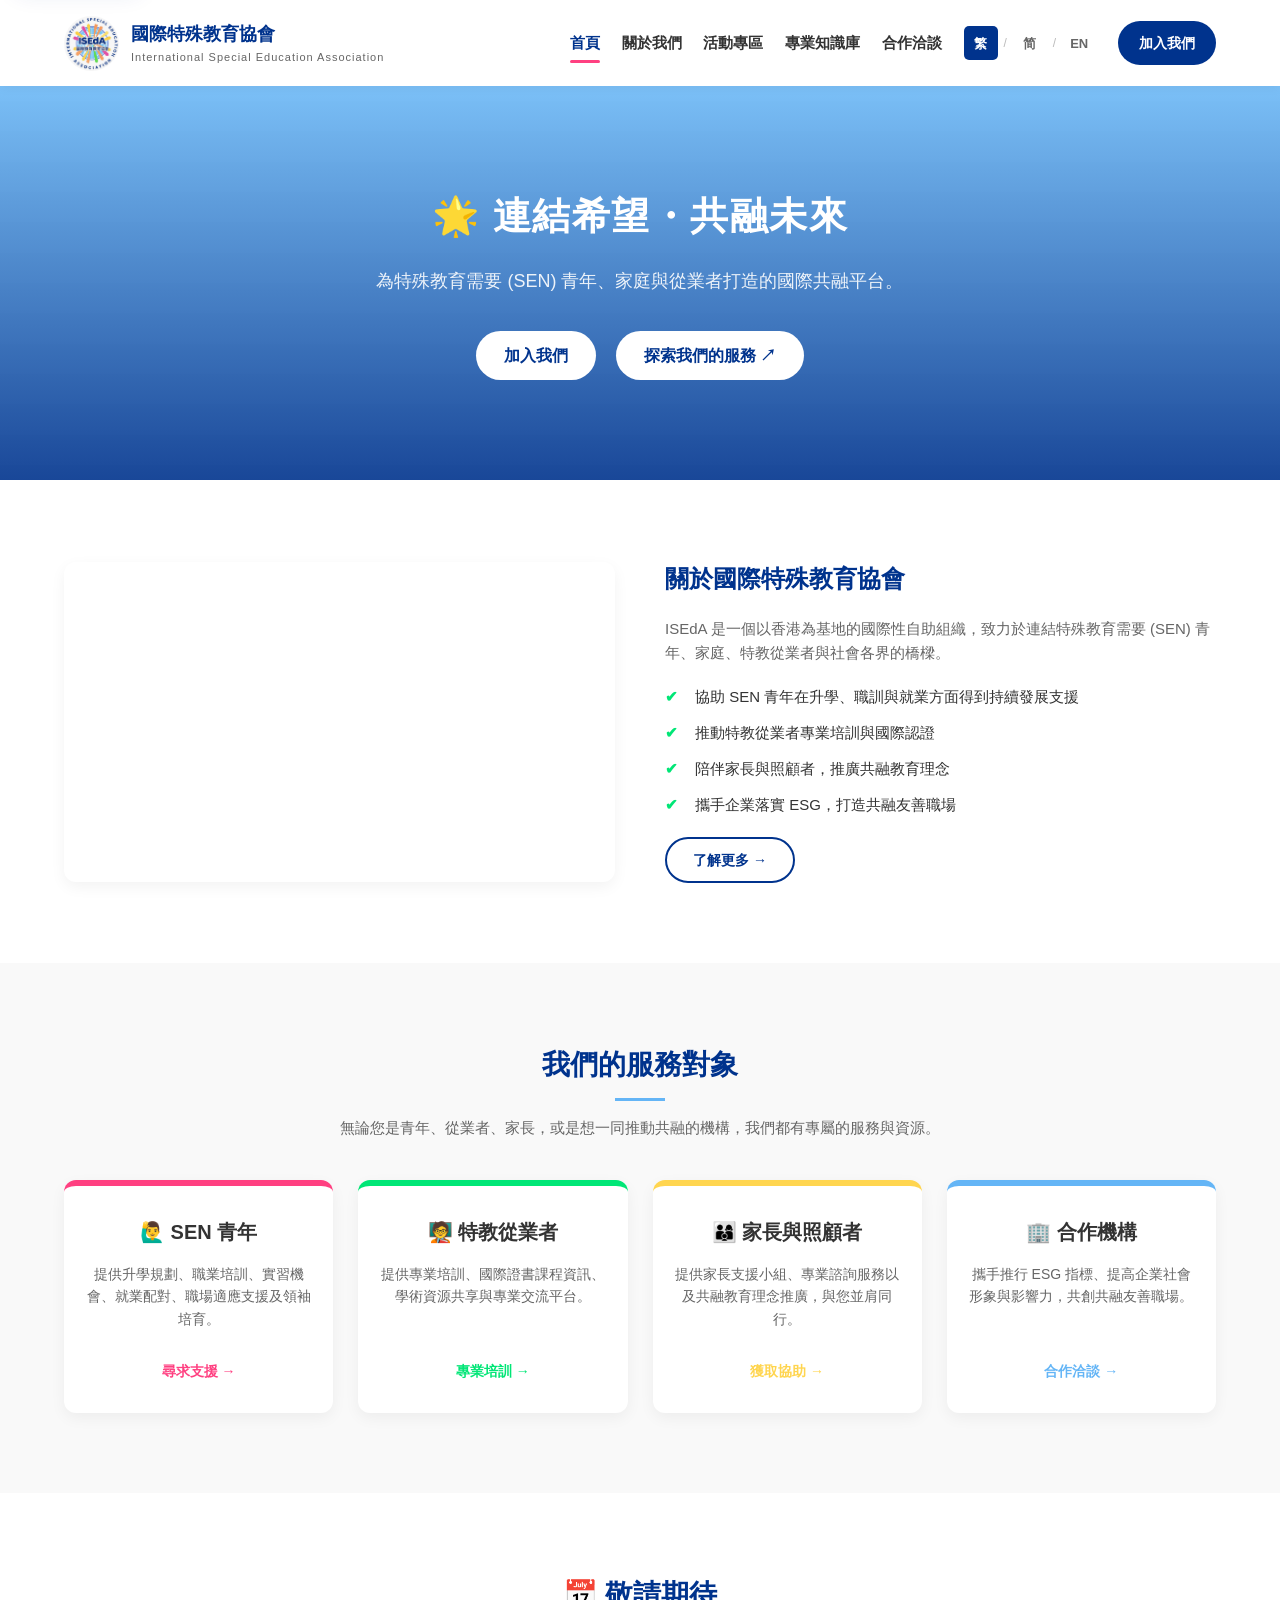
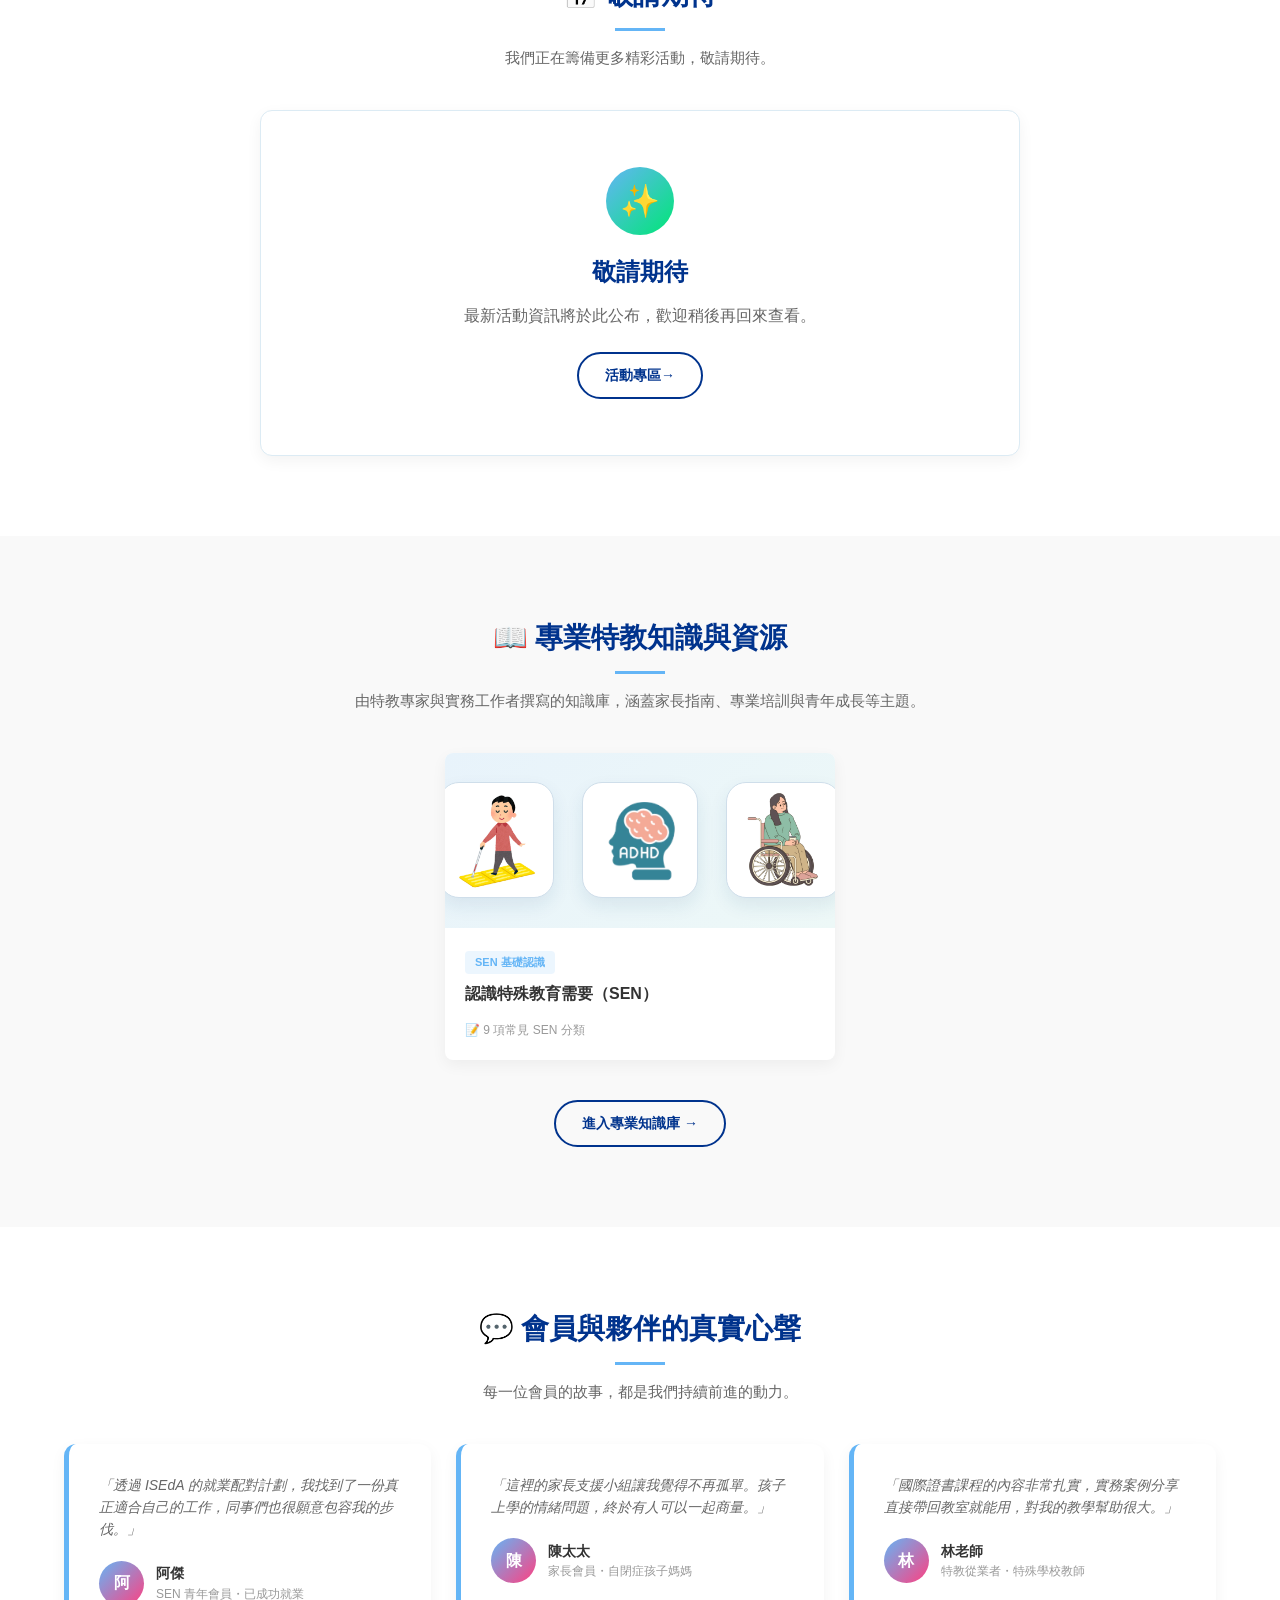
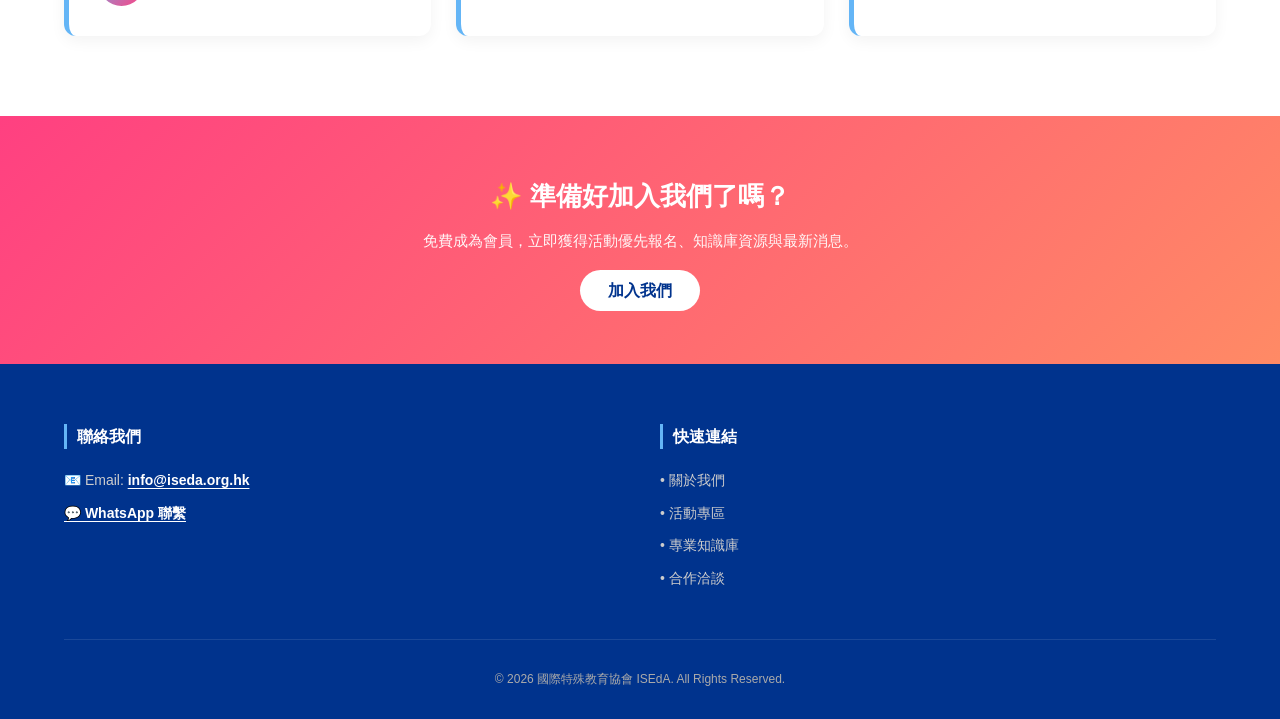
==== commit fa85d555: "feat: publish SEN awareness article in knowledge hub" ====
--- a/index.html
+++ b/index.html
@@ -157,33 +157,18 @@
     <section class="section section-alt">
         <div class="container">
             <h2 class="section-title" data-i18n="index.blog.title">📖 專業特教知識與資源</h2>
-            <p class="section-sub" data-i18n="index.blog.sub">由特教專家與實務工作者撰寫的知識庫，涵蓋家長指南、專業培訓與青年成長等主題。</p>
-            <div class="blog-grid">
-                <!-- 文章 1 -->
-                <a class="blog-card reveal" href="knowledge.html">
-                    <div class="blog-img" style="background-image: url('https://images.unsplash.com/photo-1484712401471-05c7215a39eb?auto=format&fit=crop&w=500&q=80')"></div>
+            <p class="section-sub" data-i18n="index.blog.sub">認識不同特殊教育需要，從理解開始，建立更適切的支持。</p>
+            <div class="blog-grid knowledge-home-grid">
+                <a class="blog-card reveal" href="sen-awareness.html">
+                    <div class="sen-home-visual" aria-hidden="true">
+                        <img src="assets/sen-user-icons/visual-impairment-vi.png" alt="">
+                        <img src="assets/sen-user-icons/adhd.png" alt="">
+                        <img src="assets/sen-user-icons/physical-disability-pd.png" alt="">
+                    </div>
                     <div class="blog-content">
-                        <div class="blog-tag" data-i18n="blog.1.tag">家長指南</div>
-                        <div class="blog-title" data-i18n="blog.1.title">如何協助 SEN 孩子適應新學期的情緒變化？</div>
-                        <div class="blog-time" data-i18n="blog.1.time">📝 閱讀時間：5分鐘</div>
-                    </div>
-                </a>
-                <!-- 文章 2 -->
-                <a class="blog-card reveal" href="knowledge.html">
-                    <div class="blog-img" style="background-image: url('https://images.unsplash.com/photo-1434030216411-0b793f4b4173?auto=format&fit=crop&w=500&q=80')"></div>
-                    <div class="blog-content">
-                        <div class="blog-tag" data-i18n="blog.2.tag">專業培訓</div>
-                        <div class="blog-title" data-i18n="blog.2.title">2026 最新特教證書申請流程與重點解析</div>
-                        <div class="blog-time" data-i18n="blog.2.time">📝 閱讀時間：8分鐘</div>
-                    </div>
-                </a>
-                <!-- 文章 3 -->
-                <a class="blog-card reveal" href="knowledge.html">
-                    <div class="blog-img" style="background-image: url('https://images.unsplash.com/photo-1522202176988-66273c2fd55f?auto=format&fit=crop&w=500&q=80')"></div>
-                    <div class="blog-content">
-                        <div class="blog-tag" data-i18n="blog.3.tag">青年成長</div>
-                        <div class="blog-title" data-i18n="blog.3.title">職場適應的 3 個關鍵溝通技巧與實戰分享</div>
-                        <div class="blog-time" data-i18n="blog.3.time">📝 閱讀時間：6分鐘</div>
+                        <div class="blog-tag" data-i18n="knowledge.sen.tag">SEN 基礎認識</div>
+                        <div class="blog-title" data-i18n="knowledge.sen.title">認識特殊教育需要（SEN）</div>
+                        <div class="blog-time" data-i18n="knowledge.sen.time">📝 9 項常見 SEN 分類</div>
                     </div>
                 </a>
             </div>
--- a/style.css
+++ b/style.css
@@ -2513,3 +2513,106 @@
         line-height: 1;
     }
 }
+
+/* ===== SEN awareness article and single-article knowledge hub ===== */
+.knowledge-single-article {
+    display: grid;
+    grid-template-columns: minmax(280px, .9fr) minmax(0, 1.1fr);
+    color: inherit;
+    text-decoration: none;
+}
+.knowledge-single-article .featured-content { display: flex; flex-direction: column; align-items: flex-start; color: #fff; }
+.knowledge-single-article .featured-content h3 { color: #fff; }
+.knowledge-single-article .featured-content p { color: rgba(255,255,255,.88); opacity: 1; }
+.knowledge-single-article .btn-light { margin-top: auto; }
+.sen-hub-visual,
+.sen-home-visual {
+    display: flex;
+    align-items: center;
+    justify-content: center;
+    gap: clamp(12px, 3vw, 28px);
+    overflow: hidden;
+    background: linear-gradient(135deg, #e8f3fb 0%, #edf8f7 100%);
+}
+.sen-hub-visual { min-height: 100%; padding: 40px 24px; }
+.sen-hub-visual img,
+.sen-home-visual img {
+    width: clamp(64px, 9vw, 116px);
+    aspect-ratio: 1;
+    padding: 7px;
+    border: 1px solid #cfdeea;
+    border-radius: 20px;
+    background: #fff;
+    object-fit: contain;
+    box-shadow: 0 8px 18px rgba(27, 73, 120, .09);
+}
+.sen-home-visual { min-height: 175px; padding: 26px 16px; }
+.knowledge-home-grid { grid-template-columns: minmax(0, 390px); justify-content: center; }
+.knowledge-home-grid .blog-card { width: 100%; }
+.sen-article-hero { position: relative; overflow: hidden; background: linear-gradient(120deg, #123e77 0%, #1b5b96 58%, #177c86 100%); }
+.sen-article-hero::after { content: "SEN"; position: absolute; right: 4%; bottom: -34px; color: rgba(255,255,255,.08); font-size: clamp(7rem, 18vw, 16rem); font-weight: 900; line-height: 1; letter-spacing: -.1em; }
+.sen-article-hero .container { position: relative; z-index: 1; }
+.sen-article-hero h2 { color: #fff; }
+.sen-article-hero p { max-width: 760px; color: #e6f3ff; }
+.sen-article-hero .breadcrumb,
+.sen-article-hero .breadcrumb a { color: rgba(255,255,255,.88); }
+.sen-kicker { margin: 0 0 8px; color: #bfe7ee !important; font-size: .82rem; font-weight: 800; letter-spacing: .12em; }
+.sen-article { padding-top: 56px; }
+.sen-article-intro {
+    display: grid;
+    grid-template-columns: minmax(0, 1.25fr) minmax(220px, .55fr);
+    gap: 28px;
+    align-items: stretch;
+    margin-bottom: 46px;
+}
+.sen-article-intro > div:first-child,
+.sen-article-stat {
+    padding: 30px;
+    border: 1px solid #dce7f0;
+    border-radius: 18px;
+    background: #fff;
+    box-shadow: 0 8px 22px rgba(20, 64, 108, .05);
+}
+.sen-article-intro h3,
+.sen-types-heading h3,
+.sen-article-closing h3 { margin: 8px 0 10px; color: var(--primary-dark); font-size: 1.75rem; line-height: 1.35; }
+.sen-article-intro p { margin: 0; color: #496176; }
+.sen-article-stat { display: flex; align-items: center; gap: 16px; }
+.sen-article-stat strong { color: #177c86; font-size: 4rem; line-height: 1; }
+.sen-article-stat span { color: #496176; font-size: 1rem; line-height: 1.6; }
+.sen-types-heading { display: flex; justify-content: space-between; align-items: end; gap: 28px; margin-bottom: 22px; }
+.sen-types-heading h3 { margin: 0; }
+.sen-types-heading p { max-width: 470px; margin: 0; color: #617486; }
+.sen-types-grid { display: grid; grid-template-columns: repeat(3, minmax(0, 1fr)); gap: 20px; }
+.sen-type-card { display: flex; min-height: 100%; flex-direction: column; overflow: hidden; border: 1px solid #dce7f0; border-radius: 17px; background: #fff; box-shadow: 0 7px 22px rgba(20, 64, 108, .05); }
+.sen-type-card-head { display: grid; grid-template-columns: 84px minmax(0, 1fr); gap: 15px; align-items: center; padding: 20px; background: linear-gradient(120deg, #f6fbff, #edf8f7); border-bottom: 1px solid #dce7f0; }
+.sen-type-icon { width: 76px; height: 76px; overflow: hidden; border: 1px solid #cedeea; border-radius: 16px; background: #fff; }
+.sen-type-icon img { display: block; width: 100%; height: 100%; padding: 4px; object-fit: contain; }
+.sen-type-card h4 { margin: 0; color: #173f74; font-size: 1.18rem; line-height: 1.35; }
+.sen-type-card-head span { display: block; margin-top: 4px; color: #226182; font-size: .82rem; font-weight: 700; line-height: 1.45; }
+.sen-type-card-body { flex: 1; padding: 20px; }
+.sen-type-card-body p { margin: 0; color: #40576b; line-height: 1.75; }
+.sen-support { margin-top: 15px !important; padding-top: 14px; border-top: 1px solid #e3edf3; color: #236a78 !important; }
+.sen-support strong { color: #177c86; }
+.sen-article-closing { margin-top: 42px; padding: 32px; border-left: 5px solid #19838b; border-radius: 0 16px 16px 0; background: #e9f8f7; }
+.sen-article-closing h3 { margin-top: 0; color: #12646d; }
+.sen-article-closing p { max-width: 820px; margin: 0; color: #31595d; }
+.sen-return { margin: 30px 0 0; }
+.sen-return a { color: var(--primary-dark); font-weight: 700; }
+html[lang="en"] .sen-type-card-head span { display: none; }
+@media (max-width: 900px) {
+    .knowledge-single-article { grid-template-columns: 1fr; }
+    .sen-hub-visual { min-height: 210px; }
+    .sen-types-grid { grid-template-columns: repeat(2, minmax(0, 1fr)); }
+}
+@media (max-width: 680px) {
+    .sen-article { padding-top: 36px; }
+    .sen-article-intro { grid-template-columns: 1fr; gap: 16px; margin-bottom: 36px; }
+    .sen-types-heading { display: block; }
+    .sen-types-heading p { margin-top: 10px; }
+    .sen-types-grid { grid-template-columns: 1fr; }
+    .sen-type-card-head { grid-template-columns: 76px minmax(0, 1fr); padding: 17px; }
+    .sen-type-icon { width: 68px; height: 68px; }
+    .sen-article-closing { padding: 25px; }
+}
+@media (prefers-reduced-motion: reduce) { .sen-type-card, .knowledge-single-article { transition: none !important; } }
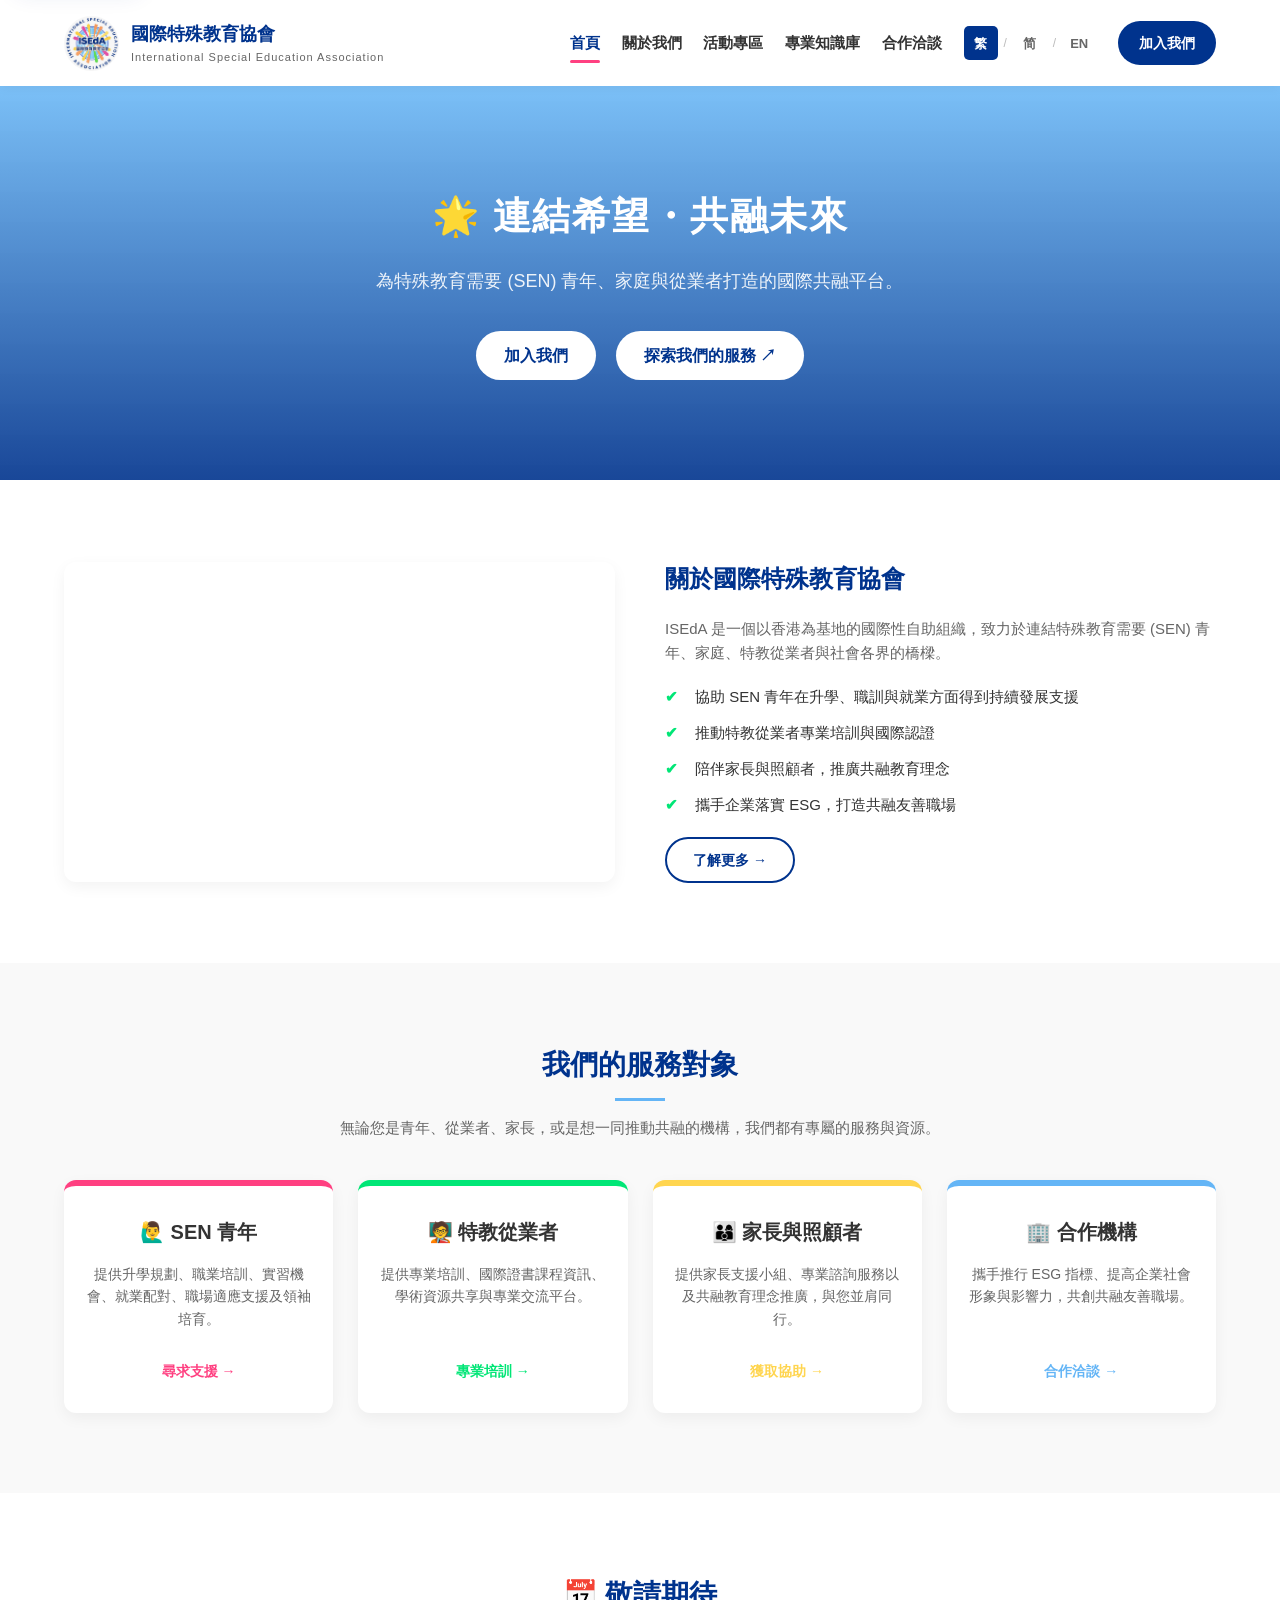
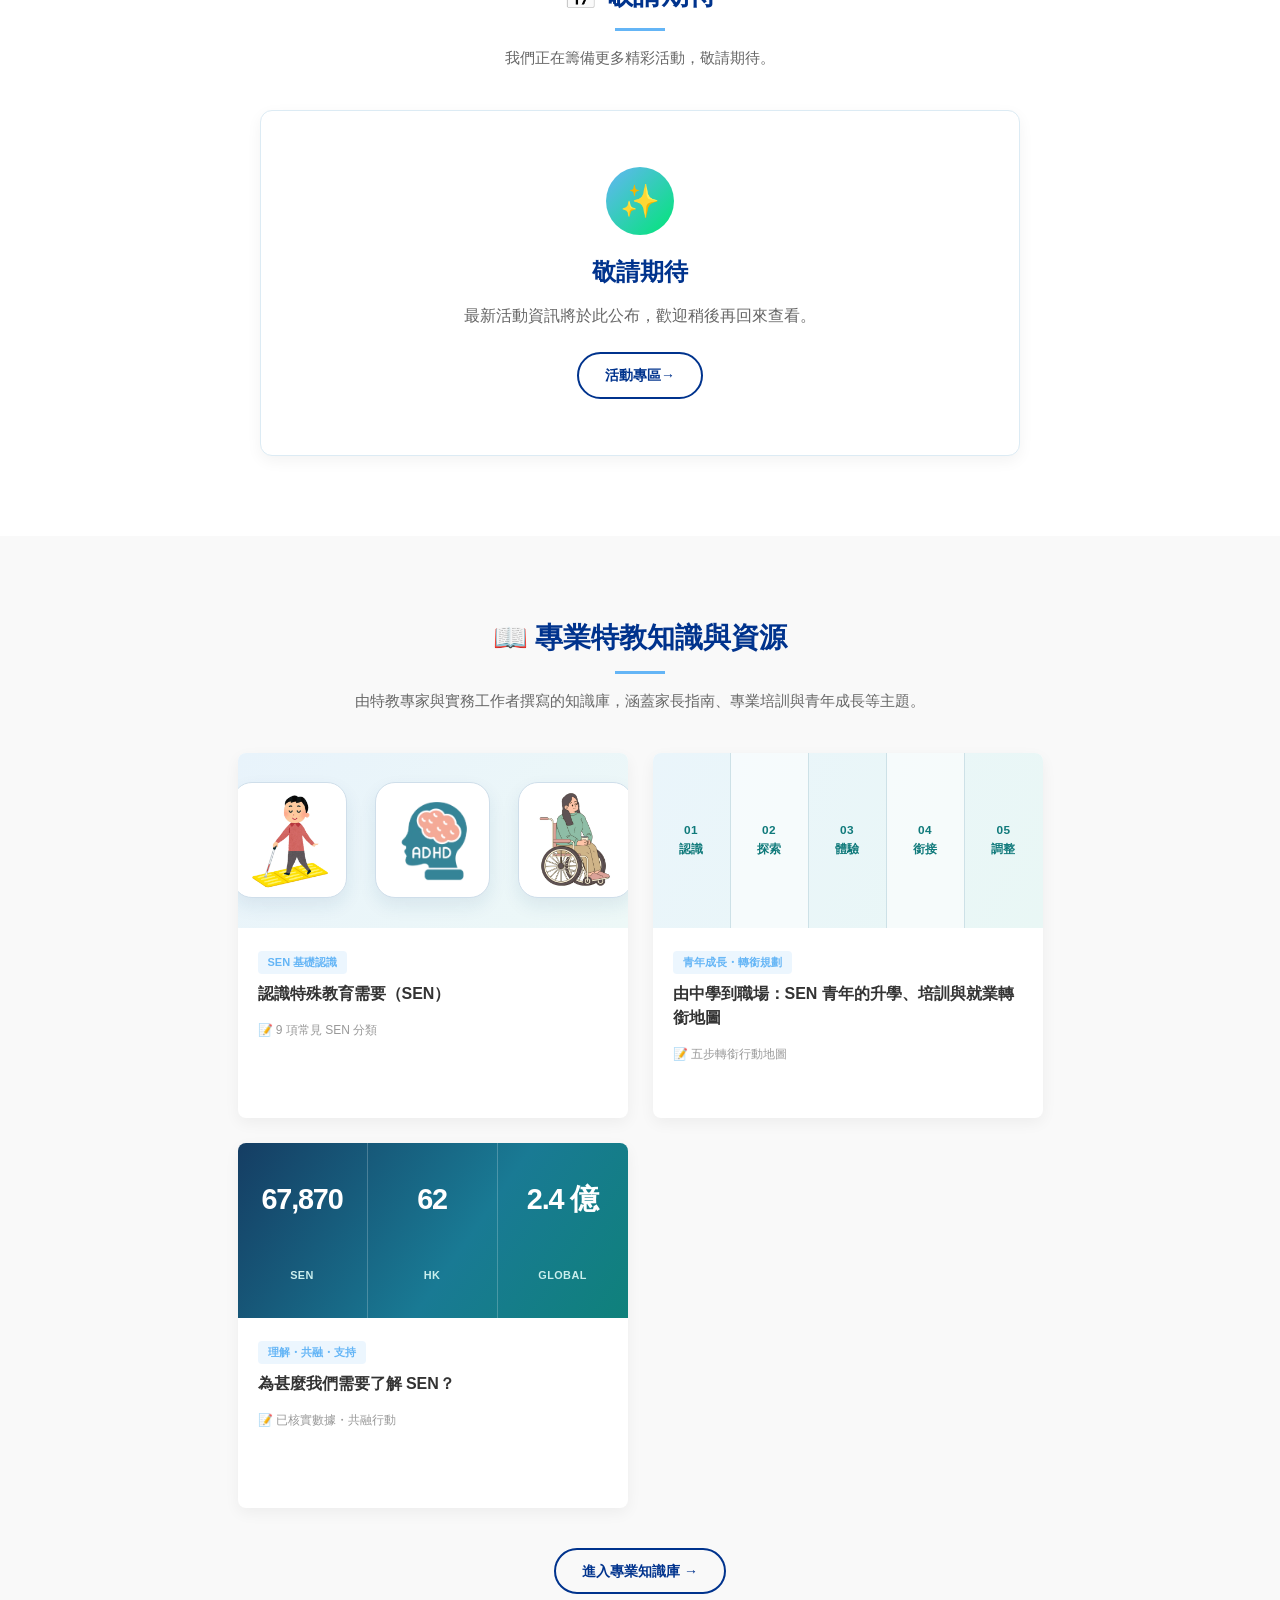
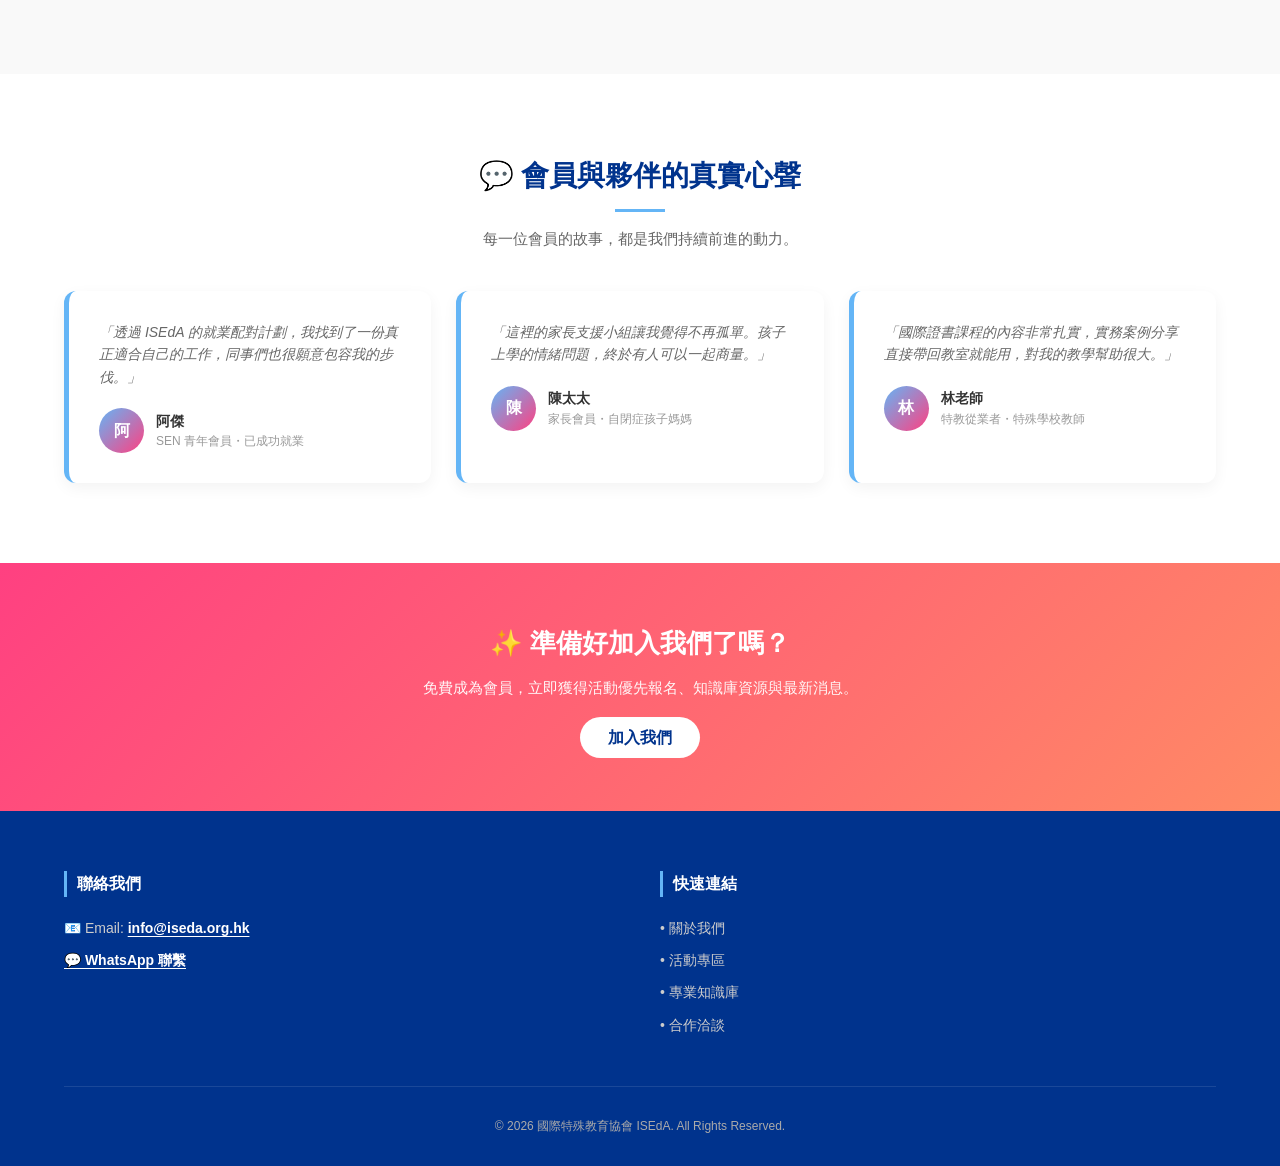
==== commit 990256fc: "feat: add SEN knowledge hub articles" ====
--- a/index.html
+++ b/index.html
@@ -4,7 +4,7 @@
     <meta charset="UTF-8">
     <meta name="viewport" content="width=device-width, initial-scale=1.0">
     <title data-i18n-title="title.index">ISEdA | International Special Education Association</title>
-    <link rel="stylesheet" href="style.css?v=20260823.15">
+    <link rel="stylesheet" href="style.css?v=20260824.17">
     <!-- 社群分享預覽（Open Graph / Twitter Card） -->
     <meta property="og:type" content="website">
     <meta property="og:site_name" content="ISEdA 國際特殊教育協會">
@@ -171,6 +171,22 @@
                         <div class="blog-time" data-i18n="knowledge.sen.time">📝 9 項常見 SEN 分類</div>
                     </div>
                 </a>
+                <a class="blog-card transition-hub-card reveal" href="sen-youth-transition.html">
+                    <div class="transition-home-visual" aria-hidden="true"><span data-i18n="transition.visual.1" data-i18n-html>01<br>認識</span><span data-i18n="transition.visual.2" data-i18n-html>02<br>探索</span><span data-i18n="transition.visual.3" data-i18n-html>03<br>體驗</span><span data-i18n="transition.visual.4" data-i18n-html>04<br>銜接</span><span data-i18n="transition.visual.5" data-i18n-html>05<br>調整</span></div>
+                    <div class="blog-content">
+                        <div class="blog-tag" data-i18n="knowledge.transition.tag">青年成長・轉銜規劃</div>
+                        <div class="blog-title" data-i18n="knowledge.transition.title">由中學到職場：SEN 青年的升學、培訓與就業轉銜地圖</div>
+                        <div class="blog-time" data-i18n="knowledge.transition.time">📝 五步轉銜行動地圖</div>
+                    </div>
+                </a>
+                <a class="blog-card awareness-hub-card reveal" href="why-understanding-sen.html">
+                    <div class="awareness-home-visual" aria-hidden="true"><span>67,870<small>SEN</small></span><span>62<small>HK</small></span><span data-i18n="awareness.visual.global" data-i18n-html>2.4 億<small>GLOBAL</small></span></div>
+                    <div class="blog-content">
+                        <div class="blog-tag" data-i18n="knowledge.awareness.tag">理解・共融・支持</div>
+                        <div class="blog-title" data-i18n="knowledge.awareness.title">為甚麼我們需要了解 SEN？</div>
+                        <div class="blog-time" data-i18n="knowledge.awareness.time">📝 已核實數據・共融行動</div>
+                    </div>
+                </a>
             </div>
             <div style="text-align:center; margin-top: 40px;">
                 <a href="knowledge.html" class="btn-outline" data-i18n="index.blog.more">進入專業知識庫 →</a>
@@ -254,7 +270,7 @@
 
     <button class="back-to-top" id="backToTop" aria-label="回到頂端">↑</button>
 
-    <script src="lang.js?v=20260824.13"></script>
+    <script src="lang.js?v=20260824.17"></script>
     <script src="script.js?v=20260823.12"></script>
 </body>
 </html>
--- a/style.css
+++ b/style.css
@@ -2616,3 +2616,145 @@
     .sen-article-closing { padding: 25px; }
 }
 @media (prefers-reduced-motion: reduce) { .sen-type-card, .knowledge-single-article { transition: none !important; } }
+
+/* ===== SEN youth transition article and second knowledge-hub entry ===== */
+.transition-article-hero { position: relative; overflow: hidden; background: linear-gradient(118deg, #123f70 0%, #1d6599 59%, #188486 100%); }
+.transition-article-hero::after { content: "轉銜"; position: absolute; right: -14px; bottom: -62px; color: rgba(255,255,255,.08); font-size: clamp(8rem, 21vw, 18rem); font-weight: 800; line-height: 1; letter-spacing: -.13em; }
+.transition-article-hero .container { position: relative; z-index: 1; }
+.transition-article-hero h2 { color: #fff; }
+.transition-article-hero p { max-width: 780px; color: #e7f5fb; }
+.transition-article-hero .breadcrumb, .transition-article-hero .breadcrumb a { color: rgba(255,255,255,.88); }
+.transition-kicker { margin: 0 0 8px; color: #b9e5e4 !important; font-size: .8rem; font-weight: 800; letter-spacing: .13em; }
+.transition-article { padding-top: 55px; }
+.transition-layout { display: grid; grid-template-columns: minmax(0, 1fr) 285px; align-items: start; gap: 32px; }
+.transition-content { min-width: 0; }
+.transition-content > section { margin-bottom: 44px; }
+.transition-intro { padding: 30px; border: 1px solid #d9e6ec; border-radius: 18px; background: #fff; box-shadow: 0 12px 32px rgba(24, 62, 94, .08); }
+.transition-intro h3, .transition-section > h3, .transition-closing h3 { margin: 8px 0 12px; color: var(--primary-dark); font-size: 1.7rem; line-height: 1.35; }
+.transition-intro > p:not(.transition-notice), .transition-section > p { color: #40576b; }
+.transition-notice { margin: 19px 0 0; padding: 14px 16px; border-left: 4px solid #107a7b; border-radius: 0 10px 10px 0; background: #e9f7f5; color: #28585b; font-size: .93rem; }
+.transition-roadmap { display: grid; grid-template-columns: repeat(5, minmax(0, 1fr)); margin-top: 22px; overflow: hidden; border: 1px solid #d9e6ec; border-radius: 16px; }
+.transition-step { min-height: 180px; padding: 20px 16px; border-right: 1px solid #d9e6ec; background: #fff; }
+.transition-step:nth-child(even) { background: #eaf5fb; }
+.transition-step:last-child { border-right: 0; }
+.transition-step > span { display: inline-block; margin-bottom: 12px; color: #107a7b; font-size: .75rem; font-weight: 800; letter-spacing: .08em; }
+.transition-step h4, .transition-path-card h4 { margin: 0 0 8px; color: #153d63; font-size: 1rem; line-height: 1.4; }
+.transition-step p { margin: 0; color: #4c6275; font-size: .88rem; line-height: 1.65; }
+.transition-question-list { display: grid; gap: 12px; margin: 20px 0 0; padding: 0; list-style: none; }
+.transition-question-list li { position: relative; padding: 16px 18px 16px 48px; border: 1px solid #d9e6ec; border-radius: 12px; background: #fff; color: #40576b; }
+.transition-question-list li::before { content: "?"; position: absolute; top: 17px; left: 15px; display: grid; width: 22px; height: 22px; place-items: center; border-radius: 50%; background: #107a7b; color: #fff; font-size: .85rem; font-weight: 800; }
+.transition-path-grid { display: grid; grid-template-columns: repeat(2, minmax(0, 1fr)); gap: 16px; margin-top: 20px; }
+.transition-path-card { padding: 22px; border: 1px solid #d9e6ec; border-radius: 15px; background: #fff; }
+.transition-path-card:nth-child(2) { background: #f5fbff; }
+.transition-path-card:nth-child(3) { background: #f4fbf9; }
+.transition-path-card:nth-child(4) { background: #fffaf6; }
+.transition-path-card p { margin: 0; color: #4c6275; font-size: .93rem; line-height: 1.72; }
+.transition-table-wrap { overflow-x: auto; margin-top: 20px; border: 1px solid #d9e6ec; border-radius: 15px; }
+.transition-table { width: 100%; border-spacing: 0; background: #fff; }
+.transition-table th, .transition-table td { padding: 15px; border-right: 1px solid #d9e6ec; border-bottom: 1px solid #d9e6ec; text-align: left; vertical-align: top; }
+.transition-table th:last-child, .transition-table td:last-child { border-right: 0; }
+.transition-table tr:last-child td { border-bottom: 0; }
+.transition-table th { background: #153d63; color: #fff; font-size: .88rem; }
+.transition-table td { color: #4c6275; font-size: .9rem; line-height: 1.7; }
+.transition-table td:first-child { color: #153d63; font-weight: 800; }
+.transition-closing { padding: 28px 30px; border-left: 5px solid #ce6d4a; border-radius: 0 16px 16px 0; background: #fff3ed; }
+.transition-closing h3 { margin-top: 0; color: #975134; }
+.transition-closing p { margin: 0; color: #674636; }
+.transition-return { margin: -14px 0 0; }
+.transition-return a { color: var(--primary-dark); font-weight: 700; }
+.transition-sidebar { position: sticky; top: 24px; display: grid; gap: 16px; }
+.transition-side-card { padding: 22px; border: 1px solid #d9e6ec; border-radius: 15px; background: #fff; box-shadow: 0 8px 24px rgba(24, 62, 94, .05); }
+.transition-side-card h3 { margin: 0 0 9px; color: #153d63; font-size: 1.13rem; }
+.transition-side-card p, .transition-side-card li { color: #4c6275; font-size: .9rem; line-height: 1.7; }
+.transition-side-card p { margin: 0; }
+.transition-side-card ul { margin: 10px 0 0; padding-left: 19px; }
+.transition-side-card li + li { margin-top: 7px; }
+.transition-side-card.resources a { display: block; color: #176998; font-weight: 800; line-height: 1.5; text-decoration: none; }
+.transition-side-card.resources a:hover { text-decoration: underline; }
+.transition-references { padding: 34px 0; border-top: 1px solid #d9e6ec; background: #eef5f7; }
+.transition-references h3 { margin: 0 0 13px; color: #153d63; font-size: 1.2rem; }
+.transition-references ol { margin: 0; padding-left: 21px; }
+.transition-references li { margin-bottom: 9px; color: #456174; font-size: .87rem; line-height: 1.65; }
+.transition-references a { overflow-wrap: anywhere; }
+.transition-hub-card .blog-content { min-height: 190px; }
+.transition-home-visual { display: grid; grid-template-columns: repeat(5, 1fr); min-height: 175px; overflow: hidden; background: linear-gradient(118deg, #eaf5fb, #e9f7f5); }
+.transition-home-visual span { display: grid; place-items: center; padding: 14px 4px; border-right: 1px solid #cde1e7; color: #107a7b; font-size: .74rem; font-weight: 800; letter-spacing: .04em; text-align: center; }
+.transition-home-visual span:nth-child(even) { background: rgba(255,255,255,.6); }
+.transition-home-visual span:last-child { border-right: 0; }
+.knowledge-home-grid { grid-template-columns: repeat(auto-fit, minmax(280px, 390px)); }
+@media (max-width: 980px) { .transition-layout { grid-template-columns: 1fr; } .transition-sidebar { position: static; grid-template-columns: repeat(3, minmax(0, 1fr)); } }
+@media (max-width: 760px) { .transition-article { padding-top: 36px; } .transition-roadmap { grid-template-columns: repeat(5, minmax(145px, 1fr)); overflow-x: auto; } .transition-path-grid { grid-template-columns: 1fr; } .transition-sidebar { grid-template-columns: 1fr; } .transition-table th, .transition-table td { min-width: 150px; } }
+@media (prefers-reduced-motion: reduce) { .transition-hub-card, .transition-path-card { transition: none !important; } }
+
+/* Knowledge Hub: Why Understanding SEN data article */
+.awareness-article-hero { background: linear-gradient(125deg, #113d6d 0%, #1c6b9d 58%, #178484 100%); }
+.awareness-article-hero::before { content: "理解"; position: absolute; right: 5%; bottom: -48px; color: rgba(255,255,255,.07); font-size: clamp(8rem, 18vw, 15rem); font-weight: 900; line-height: 1; pointer-events: none; }
+.awareness-article-hero .container { position: relative; z-index: 1; }
+.awareness-kicker { margin: 0 0 12px; color: #bce4e3; font-size: .78rem; font-weight: 800; letter-spacing: .13em; }
+.awareness-article { padding-top: 56px; padding-bottom: 52px; background: #fbfcfd; }
+.awareness-layout { display: grid; grid-template-columns: minmax(0, 1fr) 285px; gap: 38px; align-items: start; }
+.awareness-content > section { margin-bottom: 42px; }
+.awareness-intro { padding: 31px; border: 1px solid #d9e6ec; border-radius: 18px; background: #fff; box-shadow: 0 12px 34px rgba(24,62,94,.07); }
+.awareness-intro h3, .awareness-section h3 { margin: 0 0 13px; color: #153d63; font-size: 1.55rem; line-height: 1.38; }
+.awareness-intro p:last-child, .awareness-section p:last-child { margin-bottom: 0; }
+.awareness-notice { margin: 20px 0 0 !important; padding: 14px 16px; border-left: 4px solid #107a7b; border-radius: 0 10px 10px 0; background: #eaf8f7; color: #2c6263; font-size: .91rem; line-height: 1.72; }
+.awareness-metrics { display: grid; grid-template-columns: repeat(3, minmax(0,1fr)); gap: 15px; }
+.awareness-metric { min-height: 170px; padding: 22px 18px; border: 1px solid #d9e6ec; border-radius: 15px; background: linear-gradient(145deg,#fff,#f4fbfd); }
+.awareness-metric:nth-child(2) { background: linear-gradient(145deg,#f5fbf9,#e8f7f4); }
+.awareness-metric:nth-child(3) { background: linear-gradient(145deg,#fffaf7,#fff1e9); }
+.awareness-metric strong { display: block; color: #153d63; font-size: 2.2rem; letter-spacing: -.045em; line-height: 1; }
+.awareness-metric span { display: block; margin-top: 11px; color: #4b6779; font-size: .88rem; line-height: 1.6; }
+.awareness-section { padding: 4px 0; }
+.awareness-section p { color: #425d70; line-height: 1.82; }
+.awareness-trend { display: grid; grid-template-columns: 170px minmax(0,1fr); gap: 25px; align-items: center; margin-top: 20px; padding: 23px; border: 1px solid #d9e6ec; border-radius: 16px; background: #fff; }
+.awareness-trend > div:first-child { color: #107a7b; font-size: 2.25rem; font-weight: 900; letter-spacing: -.04em; text-align: center; }
+.awareness-trend > div:first-child span { display: block; margin-top: 8px; color: #577181; font-size: .78rem; font-weight: 700; line-height: 1.5; letter-spacing: 0; }
+.awareness-bars { display: grid; gap: 13px; }
+.awareness-bars p { display: grid; grid-template-columns: 78px minmax(0,1fr) 72px; gap: 10px; align-items: center; margin: 0; color: #4b6779; font-size: .85rem; font-weight: 800; }
+.awareness-bars i { display: block; height: 15px; overflow: hidden; border-radius: 999px; background: #e1edf2; }
+.awareness-bars b { display: block; height: 100%; border-radius: 999px; background: linear-gradient(90deg,#2a80aa,#0d837d); }
+.awareness-bars .bar-old { width: 94.62%; background: linear-gradient(90deg,#92bed6,#4d94b9); }
+.awareness-bars .bar-new { width: 100%; }
+.awareness-bars em { color: #153d63; font-style: normal; }
+.awareness-action-grid { display: grid; grid-template-columns: repeat(3,minmax(0,1fr)); gap: 15px; margin-top: 21px; }
+.awareness-action-grid > div { min-height: 215px; padding: 22px; border: 1px solid #d9e6ec; border-radius: 15px; background: #fff; }
+.awareness-action-grid span { display: grid; width: 34px; height: 34px; place-items: center; margin-bottom: 14px; border-radius: 50%; background: #107a7b; color: #fff; font-size: .76rem; font-weight: 800; }
+.awareness-action-grid h4 { margin: 0 0 8px; color: #153d63; font-size: 1rem; line-height: 1.45; }
+.awareness-action-grid p { margin: 0; color: #506b7d; font-size: .9rem; line-height: 1.7; }
+.awareness-check-list { display: grid; gap: 12px; margin: 20px 0 0; padding: 0; list-style: none; }
+.awareness-check-list li { position: relative; padding: 15px 17px 15px 48px; border: 1px solid #d9e6ec; border-radius: 12px; background: #fff; color: #415c6f; }
+.awareness-check-list li::before { content: "✓"; position: absolute; top: 16px; left: 16px; display: grid; width: 21px; height: 21px; place-items: center; border-radius: 50%; background: #e8f6f4; color: #107a7b; font-size: .78rem; font-weight: 900; }
+.awareness-global { margin-top: 8px; padding: 29px; border-left: 5px solid #ce6d4a; border-radius: 0 16px 16px 0; background: #fff3ed; }
+.awareness-global h3 { margin: 0 0 12px; color: #975134; font-size: 1.45rem; line-height: 1.4; }
+.awareness-global p { color: #684838; }
+.awareness-global-number { display: flex; gap: 22px; align-items: baseline; margin: 15px 0; }
+.awareness-global-number strong { color: #b55e40; font-size: 2.75rem; letter-spacing: -.055em; line-height: 1; }
+.awareness-global-number span { color: #805643; font-weight: 700; }
+.awareness-closing { padding: 27px 30px; border-left: 5px solid #107a7b; border-radius: 0 16px 16px 0; background: #eaf8f7; }
+.awareness-closing h3 { margin: 0 0 10px; color: #126d70; font-size: 1.4rem; }
+.awareness-closing p { margin: 0; color: #376367; }
+.awareness-return { margin: -12px 0 0; }
+.awareness-return a { color: var(--primary-dark); font-weight: 700; }
+.awareness-sidebar { position: sticky; top: 24px; display: grid; gap: 16px; }
+.awareness-side-card { padding: 21px; border: 1px solid #d9e6ec; border-radius: 15px; background: #fff; box-shadow: 0 8px 24px rgba(24,62,94,.05); }
+.awareness-side-card h3 { margin: 0 0 9px; color: #153d63; font-size: 1.12rem; }
+.awareness-side-card p, .awareness-side-card li { color: #4c687a; font-size: .9rem; line-height: 1.7; }
+.awareness-side-card p { margin: 0; }
+.awareness-side-card ul { margin: 9px 0 0; padding-left: 19px; }
+.awareness-side-card li + li { margin-top: 7px; }
+.awareness-side-card.resources { border-top: 4px solid #107a7b; }
+.awareness-side-card.resources a { display: block; color: #176998; font-weight: 800; text-decoration: none; }
+.awareness-side-card.resources a:hover { text-decoration: underline; }
+.awareness-references { padding: 34px 0; border-top: 1px solid #d9e6ec; background: #eef5f7; }
+.awareness-references h3 { margin: 0 0 13px; color: #153d63; font-size: 1.2rem; }
+.awareness-references ol { margin: 0; padding-left: 21px; }
+.awareness-references li { margin-bottom: 9px; color: #456174; font-size: .87rem; line-height: 1.65; }
+.awareness-references a { overflow-wrap: anywhere; }
+.awareness-hub-card .blog-content { min-height: 190px; }
+.awareness-home-visual { display: grid; grid-template-columns: repeat(3,1fr); min-height: 175px; overflow: hidden; background: linear-gradient(125deg,#153d63,#197a94 58%,#0f817b); }
+.awareness-home-visual span { display: grid; place-items: center; padding: 14px 8px; border-right: 1px solid rgba(255,255,255,.22); color: #fff; font-size: 1.8rem; font-weight: 900; letter-spacing: -.04em; text-align: center; }
+.awareness-home-visual span:last-child { border-right: 0; }
+.awareness-home-visual small { display: block; margin-top: 6px; color: #caeeed; font-size: .68rem; font-weight: 700; letter-spacing: .04em; }
+@media (max-width: 980px) { .awareness-layout { grid-template-columns: 1fr; } .awareness-sidebar { position: static; grid-template-columns: repeat(3,minmax(0,1fr)); } }
+@media (max-width: 760px) { .awareness-article { padding-top: 36px; } .awareness-metrics, .awareness-action-grid { grid-template-columns: 1fr; } .awareness-trend { grid-template-columns: 1fr; gap: 18px; } .awareness-trend > div:first-child { text-align: left; } .awareness-sidebar { grid-template-columns: 1fr; } .awareness-intro, .awareness-global, .awareness-closing { padding: 24px; } .awareness-bars p { grid-template-columns: 72px minmax(0,1fr) 68px; gap: 8px; font-size: .79rem; } }
+@media (prefers-reduced-motion: reduce) { .awareness-action-grid > div { transition: none !important; } }
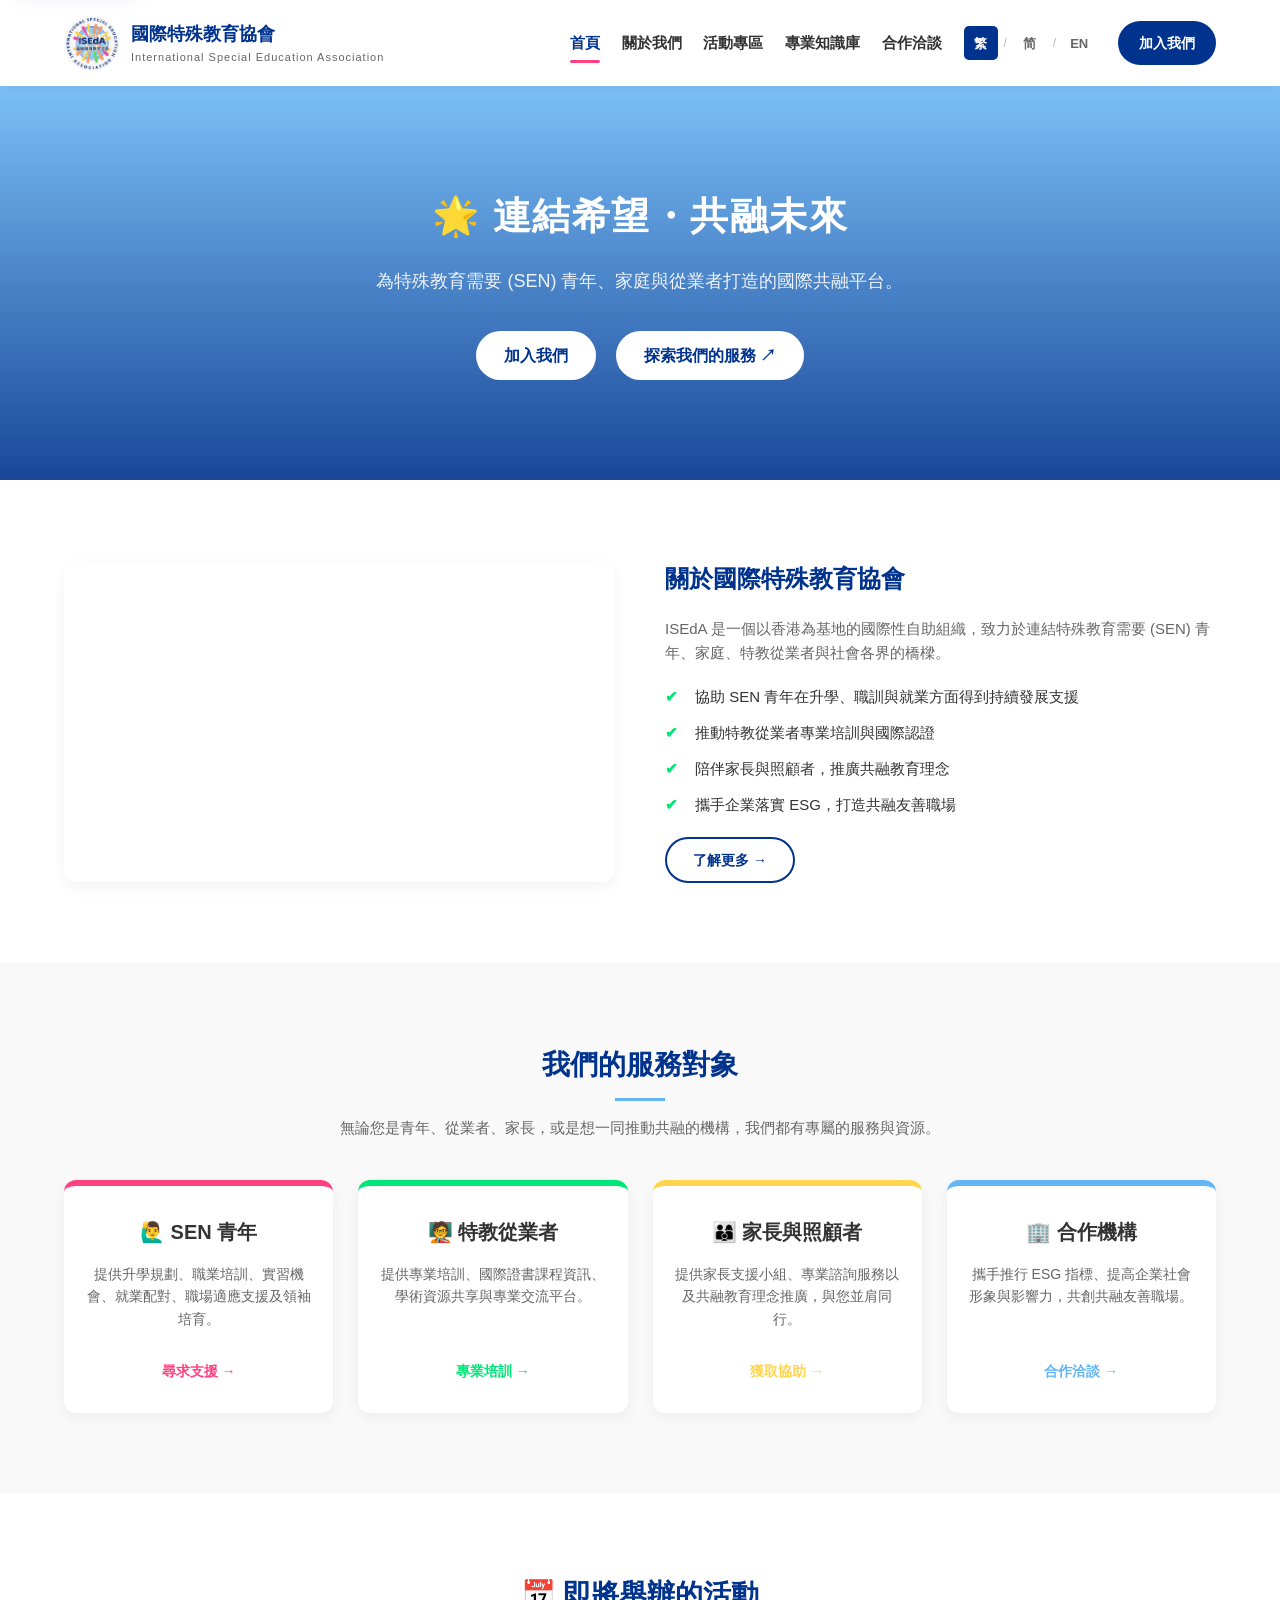
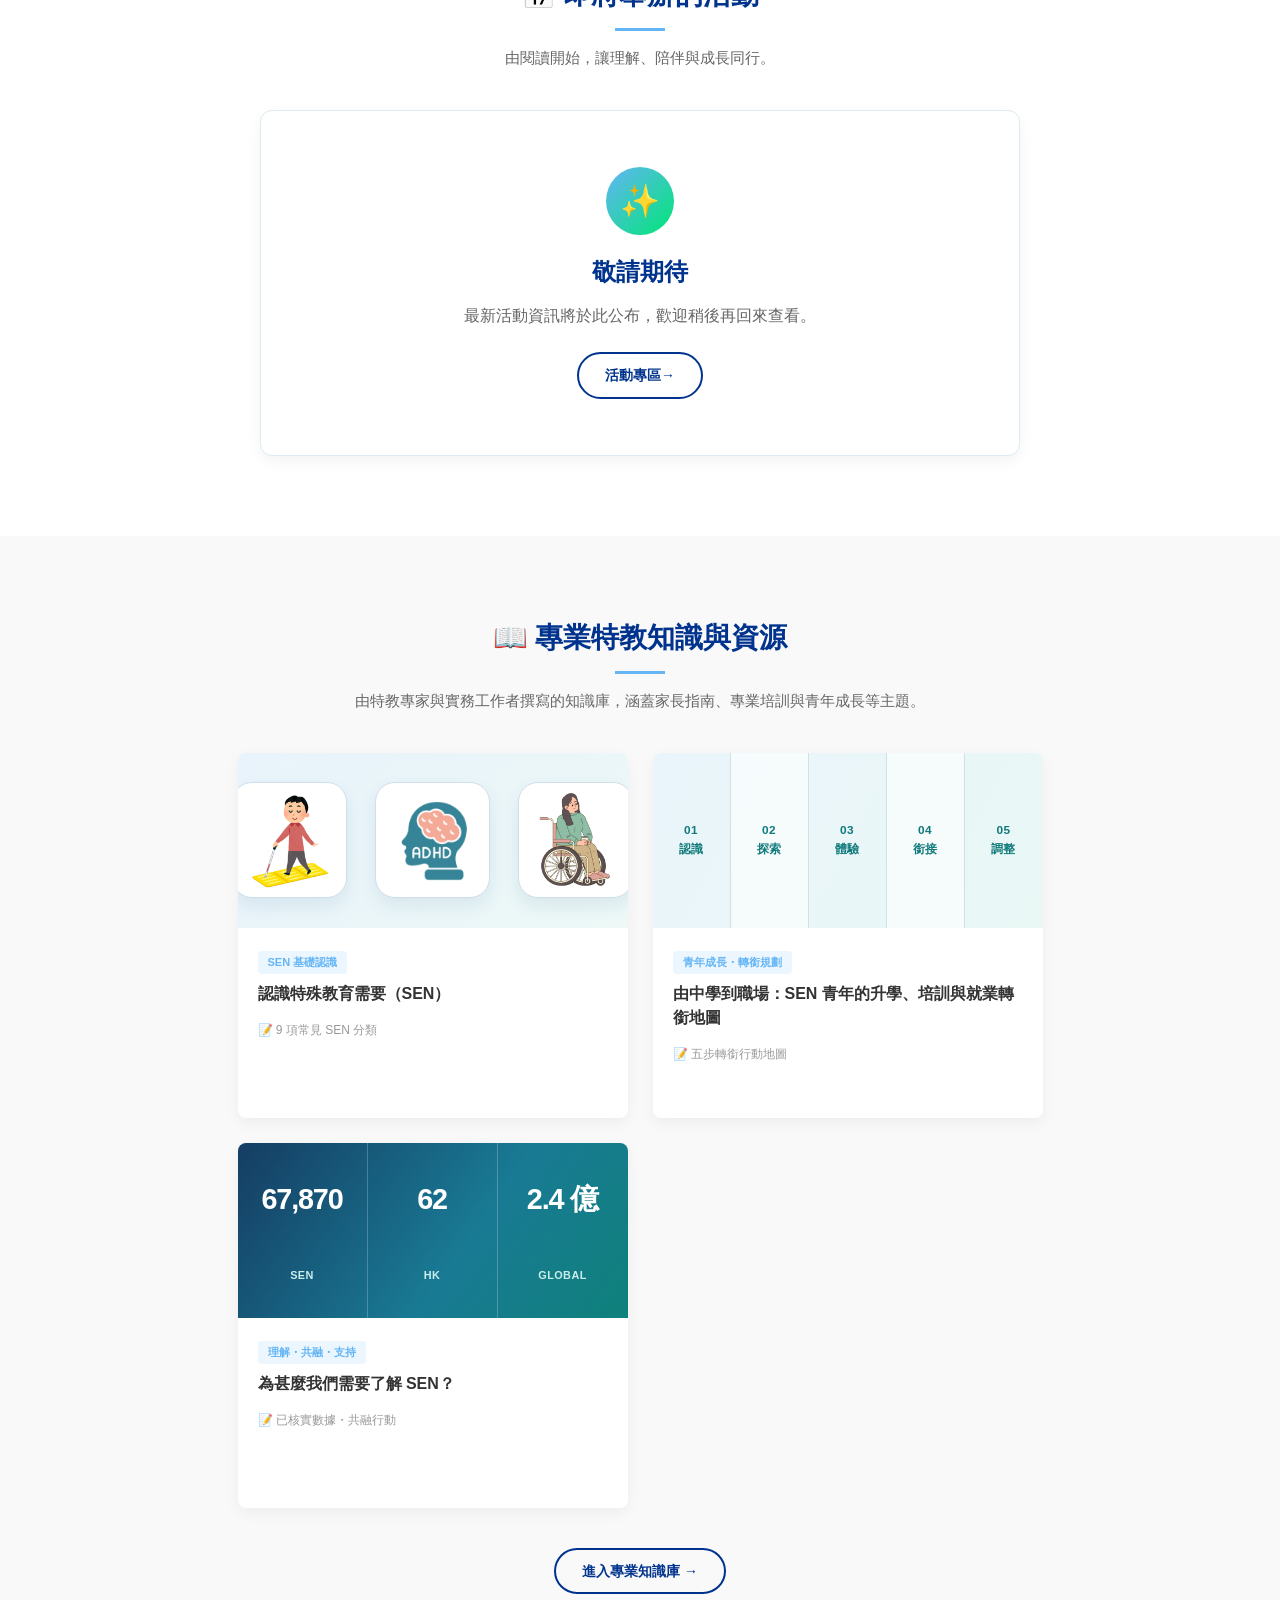
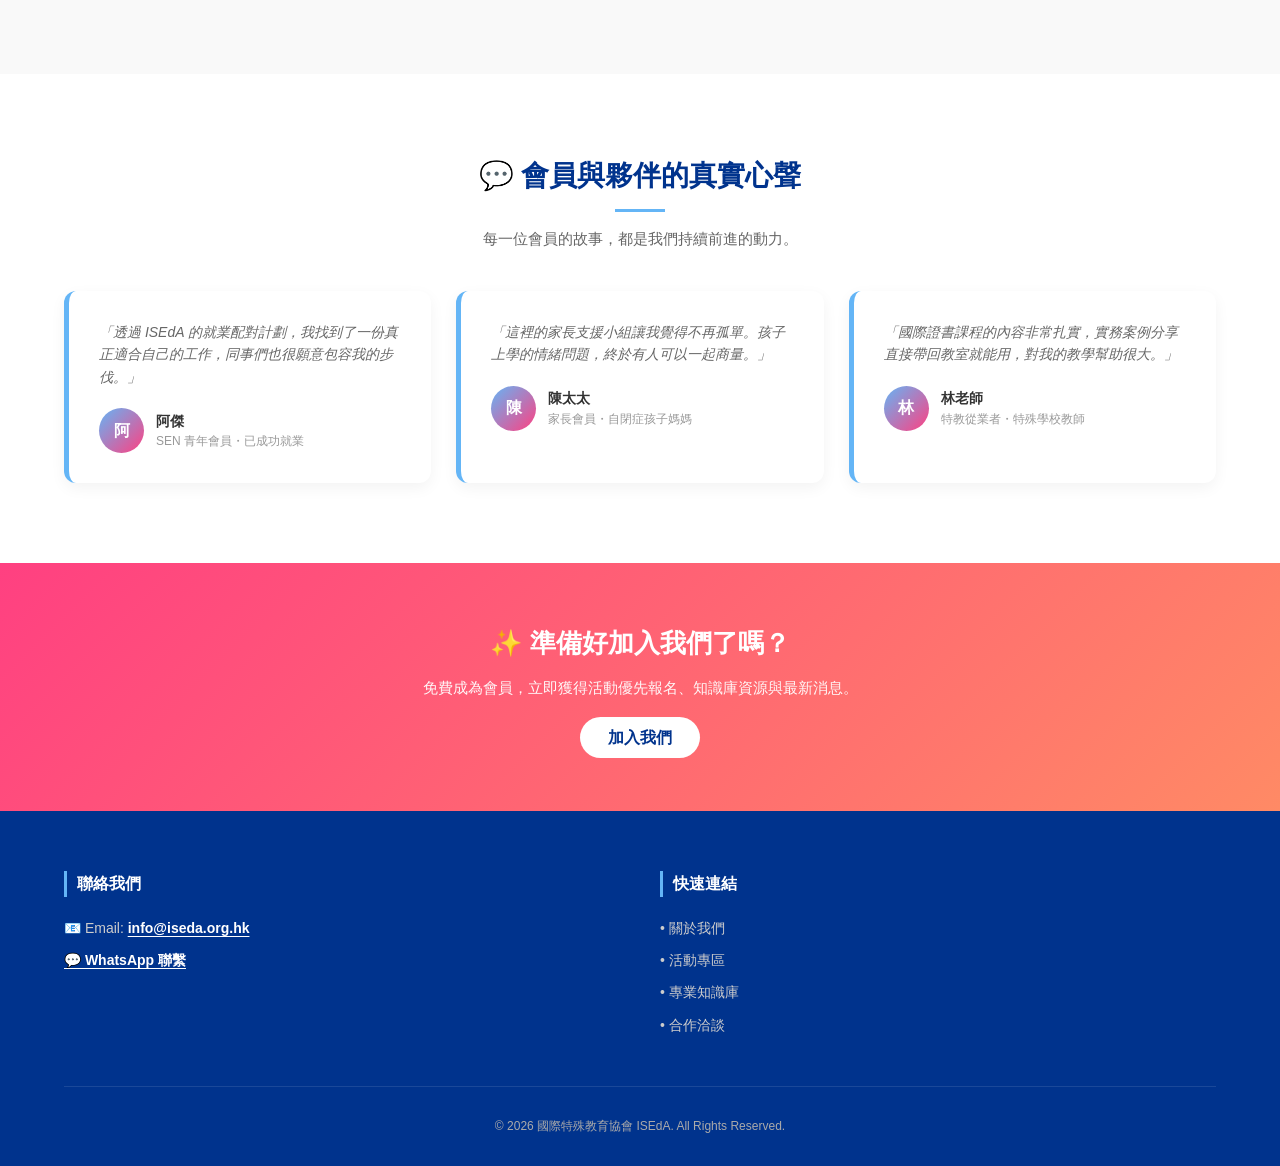
==== commit 08b84e38: "seo: add indexing metadata and sitemap" ====
--- a/index.html
+++ b/index.html
@@ -4,6 +4,59 @@
     <meta charset="UTF-8">
     <meta name="viewport" content="width=device-width, initial-scale=1.0">
     <title data-i18n-title="title.index">ISEdA | International Special Education Association</title>
+    <meta name="description" content="國際特殊教育協會（ISEdA／International Special Education Association）以香港為基地，連結 SEN 青年、家庭、特教從業者及社區，推動共融教育、培訓與社會參與。">
+    <link rel="canonical" href="https://iseda.org.hk/">
+    <script type="application/ld+json">
+{
+  "@context": "https://schema.org",
+  "@graph": [
+    {
+      "@type": "Organization",
+      "@id": "https://iseda.org.hk/#organization",
+      "name": "國際特殊教育協會",
+      "alternateName": [
+        "ISEdA",
+        "International Special Education Association"
+      ],
+      "url": "https://iseda.org.hk/",
+      "logo": "https://iseda.org.hk/logo-2026-08-21.jpeg",
+      "description": "國際特殊教育協會（ISEdA／International Special Education Association）以香港為基地，連結 SEN 青年、家庭、特教從業者及社區，推動共融教育、培訓與社會參與。",
+      "email": "info@iseda.org.hk",
+      "telephone": "+85268267865",
+      "contactPoint": {
+        "@type": "ContactPoint",
+        "contactType": "general enquiries",
+        "telephone": "+85268267865",
+        "email": "info@iseda.org.hk",
+        "url": "https://wa.me/85268267865",
+        "availableLanguage": [
+          "zh-Hant",
+          "zh-Hans",
+          "en"
+        ]
+      }
+    },
+    {
+      "@type": "WebSite",
+      "@id": "https://iseda.org.hk/#website",
+      "url": "https://iseda.org.hk/",
+      "name": "ISEdA",
+      "alternateName": [
+        "國際特殊教育協會",
+        "International Special Education Association"
+      ],
+      "publisher": {
+        "@id": "https://iseda.org.hk/#organization"
+      },
+      "inLanguage": [
+        "zh-Hant",
+        "zh-Hans",
+        "en"
+      ]
+    }
+  ]
+}
+    </script>
     <link rel="stylesheet" href="style.css?v=20260824.17">
     <!-- 社群分享預覽（Open Graph / Twitter Card） -->
     <meta property="og:type" content="website">
--- a/style.css
+++ b/style.css
@@ -1917,13 +1917,13 @@
 }
 
 
-/* One-step larger partner-logo system */
+/* Standard partner-logo image frame */
 .partner-logo {
     height: 138px;
 }
 
 .partner-logo img {
-    height: 100px;
+    height: 90px;
 }
 
 @media (max-width: 600px) {
@@ -2758,3 +2758,995 @@
 @media (max-width: 980px) { .awareness-layout { grid-template-columns: 1fr; } .awareness-sidebar { position: static; grid-template-columns: repeat(3,minmax(0,1fr)); } }
 @media (max-width: 760px) { .awareness-article { padding-top: 36px; } .awareness-metrics, .awareness-action-grid { grid-template-columns: 1fr; } .awareness-trend { grid-template-columns: 1fr; gap: 18px; } .awareness-trend > div:first-child { text-align: left; } .awareness-sidebar { grid-template-columns: 1fr; } .awareness-intro, .awareness-global, .awareness-closing { padding: 24px; } .awareness-bars p { grid-template-columns: 72px minmax(0,1fr) 68px; gap: 8px; font-size: .79rem; } }
 @media (prefers-reduced-motion: reduce) { .awareness-action-grid > div { transition: none !important; } }
+
+/* 24. 傷健伴讀活動卡片 */
+.reading-companion-event {
+    grid-column: 1 / -1;
+    background: #ffffff;
+    border: 1px solid rgba(20, 82, 151, 0.13);
+    overflow: hidden;
+}
+
+.reading-companion-event:hover {
+    transform: none;
+}
+
+.reading-companion-hero {
+    align-items: center;
+    background: linear-gradient(135deg, #073b73 0%, #0d62ad 55%, #1e88e5 100%);
+    color: #ffffff;
+    display: flex;
+    gap: 28px;
+    justify-content: space-between;
+    padding: 38px 42px;
+}
+
+.reading-companion-kicker,
+.reading-signup-eyebrow {
+    font-size: 12px;
+    font-weight: 700;
+    letter-spacing: 0.1em;
+    margin: 0 0 8px;
+    text-transform: uppercase;
+}
+
+.reading-companion-kicker {
+    color: #dcefff;
+}
+
+.reading-companion-hero h3 {
+    color: #ffffff;
+    font-size: clamp(28px, 4vw, 40px);
+    line-height: 1.2;
+    margin: 0 0 10px;
+}
+
+.reading-companion-hero p:not(.reading-companion-kicker) {
+    color: rgba(255, 255, 255, 0.92);
+    line-height: 1.75;
+    margin: 0;
+    max-width: 720px;
+}
+
+.reading-companion-hero-mark {
+    align-items: center;
+    background: rgba(255, 255, 255, 0.16);
+    border: 1px solid rgba(255, 255, 255, 0.28);
+    border-radius: 50%;
+    display: flex;
+    flex: 0 0 auto;
+    font-size: 36px;
+    height: 82px;
+    justify-content: center;
+    width: 82px;
+}
+
+.reading-companion-body {
+    padding: 38px 42px 42px;
+}
+
+.reading-companion-intro {
+    border-left: 4px solid var(--primary-sky);
+    color: var(--text-dark);
+    margin-bottom: 28px;
+    max-width: 960px;
+    padding: 4px 0 4px 20px;
+}
+
+.reading-companion-intro h4 {
+    color: var(--primary-dark);
+    font-size: 21px;
+    margin: 0 0 8px;
+}
+
+.reading-companion-intro p,
+.reading-support-item p,
+.reading-signup-card > p,
+.reading-companion-note {
+    color: var(--text-light);
+    line-height: 1.75;
+    margin: 0;
+}
+
+.reading-companion-supports {
+    display: grid;
+    gap: 16px;
+    grid-template-columns: repeat(3, minmax(0, 1fr));
+    margin-bottom: 24px;
+}
+
+.reading-support-item {
+    align-items: flex-start;
+    background: #f7fbff;
+    border: 1px solid #dcecfb;
+    border-radius: 12px;
+    display: flex;
+    gap: 13px;
+    min-width: 0;
+    padding: 20px;
+}
+
+.reading-support-item > span {
+    align-items: center;
+    background: #e1f1ff;
+    border-radius: 10px;
+    display: flex;
+    flex: 0 0 auto;
+    font-size: 21px;
+    height: 42px;
+    justify-content: center;
+    width: 42px;
+}
+
+.reading-support-item h4 {
+    color: var(--primary-dark);
+    font-size: 16px;
+    margin: 1px 0 7px;
+}
+
+.reading-support-item p {
+    font-size: 14px;
+}
+
+.reading-companion-meta {
+    display: flex;
+    flex-wrap: wrap;
+    gap: 10px;
+    margin: 0 0 30px;
+}
+
+.reading-companion-meta span {
+    background: #eef8f2;
+    border: 1px solid #ccebd7;
+    border-radius: 999px;
+    color: #196a43;
+    font-size: 13px;
+    font-weight: 700;
+    padding: 8px 13px;
+}
+
+.reading-companion-signups {
+    display: grid;
+    gap: 22px;
+    grid-template-columns: repeat(2, minmax(0, 1fr));
+}
+
+.reading-signup-card {
+    border-radius: 14px;
+    display: flex;
+    flex-direction: column;
+    min-width: 0;
+    padding: 26px;
+}
+
+.reading-signup-card--participant {
+    background: linear-gradient(180deg, #f0f8ff 0%, #ffffff 100%);
+    border: 1px solid #b9dcfb;
+}
+
+.reading-signup-card--volunteer {
+    background: linear-gradient(180deg, #effcf5 0%, #ffffff 100%);
+    border: 1px solid #bfe9d0;
+}
+
+.reading-signup-heading {
+    align-items: center;
+    display: flex;
+    gap: 13px;
+    margin-bottom: 13px;
+}
+
+.reading-signup-icon {
+    align-items: center;
+    border-radius: 10px;
+    display: flex;
+    flex: 0 0 auto;
+    font-size: 22px;
+    height: 46px;
+    justify-content: center;
+    width: 46px;
+}
+
+.reading-signup-card--participant .reading-signup-icon {
+    background: #dceeff;
+}
+
+.reading-signup-card--volunteer .reading-signup-icon {
+    background: #dff6e8;
+}
+
+.reading-signup-eyebrow {
+    color: #60758d;
+    font-size: 10px;
+    margin-bottom: 3px;
+}
+
+.reading-signup-heading h4 {
+    color: var(--text-dark);
+    font-size: 20px;
+    margin: 0;
+}
+
+.event-form-placeholder {
+    align-items: center;
+    background: rgba(255, 255, 255, 0.8);
+    border: 2px dashed #b8c8d8;
+    border-radius: 10px;
+    display: flex;
+    flex-direction: column;
+    margin-top: 22px;
+    min-height: 164px;
+    padding: 20px;
+    text-align: center;
+}
+
+.event-form-placeholder-label {
+    color: #44627f;
+    font-size: 13px;
+    font-weight: 700;
+}
+
+.event-form-placeholder p {
+    color: #6a7c8e;
+    font-size: 13px;
+    line-height: 1.55;
+    margin: 8px 0 16px;
+}
+
+.event-registration-button {
+    border: 0;
+    border-radius: 8px;
+    color: #ffffff;
+    cursor: not-allowed;
+    font: inherit;
+    font-size: 14px;
+    font-weight: 700;
+    opacity: 0.72;
+    padding: 11px 16px;
+    width: 100%;
+}
+
+.event-registration-button--participant {
+    background: #1976d2;
+}
+
+.event-registration-button--volunteer {
+    background: #238a56;
+}
+
+.reading-companion-note {
+    background: #fff9eb;
+    border-left: 3px solid #efb332;
+    border-radius: 0 8px 8px 0;
+    font-size: 13px;
+    margin-top: 25px;
+    padding: 13px 16px;
+}
+
+.event-filter-empty {
+    background: #f7fbff;
+    border: 1px solid #d4e7f8;
+    border-radius: 10px;
+    color: #49637b;
+    margin: 0;
+    padding: 18px 20px;
+    text-align: center;
+}
+
+@media (max-width: 760px) {
+    .reading-companion-hero {
+        align-items: flex-start;
+        padding: 30px 24px;
+    }
+
+    .reading-companion-hero-mark {
+        font-size: 27px;
+        height: 58px;
+        width: 58px;
+    }
+
+    .reading-companion-body {
+        padding: 28px 20px 24px;
+    }
+
+    .reading-companion-supports,
+    .reading-companion-signups {
+        grid-template-columns: 1fr;
+    }
+
+    .reading-signup-card {
+        padding: 22px;
+    }
+}
+
+@media (max-width: 420px) {
+    .reading-companion-hero {
+        gap: 16px;
+        padding: 26px 18px;
+    }
+
+    .reading-companion-hero h3 {
+        font-size: 28px;
+    }
+
+    .reading-companion-hero-mark {
+        display: none;
+    }
+
+    .reading-companion-body {
+        padding: 24px 16px 20px;
+    }
+}
+
+/* 25. SEN 大專生專業形象照計劃 */
+.profile-photo-event {
+    grid-column: 1 / -1;
+    background: #ffffff;
+    border: 1px solid rgba(107, 56, 135, 0.16);
+    overflow: hidden;
+}
+
+.profile-photo-event:hover {
+    transform: none;
+}
+
+.profile-photo-hero {
+    align-items: center;
+    background: linear-gradient(135deg, #472064 0%, #72478f 56%, #a86c9d 100%);
+    color: #ffffff;
+    display: flex;
+    gap: 28px;
+    justify-content: space-between;
+    padding: 38px 42px;
+}
+
+.profile-photo-kicker,
+.profile-photo-registration-kicker,
+.profile-photo-eligibility-label {
+    font-size: 12px;
+    font-weight: 700;
+    letter-spacing: 0.1em;
+    margin: 0 0 8px;
+    text-transform: uppercase;
+}
+
+.profile-photo-kicker {
+    color: #f2ddff;
+}
+
+.profile-photo-hero h3 {
+    color: #ffffff;
+    font-size: clamp(28px, 4vw, 40px);
+    line-height: 1.2;
+    margin: 0 0 10px;
+}
+
+.profile-photo-hero p:not(.profile-photo-kicker) {
+    color: rgba(255, 255, 255, 0.93);
+    line-height: 1.75;
+    margin: 0;
+    max-width: 720px;
+}
+
+.profile-photo-hero-mark {
+    align-items: center;
+    background: rgba(255, 255, 255, 0.16);
+    border: 1px solid rgba(255, 255, 255, 0.29);
+    border-radius: 50%;
+    display: flex;
+    flex: 0 0 auto;
+    font-size: 35px;
+    height: 82px;
+    justify-content: center;
+    width: 82px;
+}
+
+.profile-photo-body {
+    padding: 38px 42px 42px;
+}
+
+.profile-photo-intro {
+    border-left: 4px solid #9563a7;
+    margin-bottom: 28px;
+    max-width: 990px;
+    padding: 4px 0 4px 20px;
+}
+
+.profile-photo-intro h4 {
+    color: #5a2b73;
+    font-size: 21px;
+    margin: 0 0 8px;
+}
+
+.profile-photo-intro p,
+.profile-photo-detail p,
+.profile-photo-eligibility-card p,
+.profile-photo-registration p {
+    color: var(--text-light);
+    line-height: 1.75;
+    margin: 0;
+}
+
+.profile-photo-details {
+    display: grid;
+    gap: 15px;
+    grid-template-columns: repeat(3, minmax(0, 1fr));
+    margin-bottom: 25px;
+}
+
+.profile-photo-detail {
+    align-items: flex-start;
+    background: #fbf8fd;
+    border: 1px solid #eadff0;
+    border-radius: 12px;
+    display: flex;
+    gap: 12px;
+    min-width: 0;
+    padding: 18px;
+}
+
+.profile-photo-detail > span {
+    align-items: center;
+    background: #f0e5f5;
+    border-radius: 9px;
+    display: flex;
+    flex: 0 0 auto;
+    font-size: 18px;
+    height: 39px;
+    justify-content: center;
+    width: 39px;
+}
+
+.profile-photo-detail strong {
+    color: #5a2b73;
+    display: block;
+    font-size: 15px;
+    margin: 1px 0 5px;
+}
+
+.profile-photo-detail p {
+    font-size: 13px;
+}
+
+.profile-photo-eligibility {
+    display: grid;
+    gap: 16px;
+    grid-template-columns: repeat(2, minmax(0, 1fr));
+    margin-bottom: 26px;
+}
+
+.profile-photo-eligibility-card {
+    align-items: flex-start;
+    border-radius: 12px;
+    display: flex;
+    gap: 14px;
+    min-width: 0;
+    padding: 22px;
+}
+
+.profile-photo-eligibility-card--free {
+    background: linear-gradient(180deg, #effaf3 0%, #ffffff 100%);
+    border: 1px solid #c3e7d0;
+}
+
+.profile-photo-eligibility-card--paid {
+    background: linear-gradient(180deg, #fff8ec 0%, #ffffff 100%);
+    border: 1px solid #f1d6a3;
+}
+
+.profile-photo-eligibility-icon {
+    align-items: center;
+    border-radius: 50%;
+    display: flex;
+    flex: 0 0 auto;
+    font-size: 19px;
+    font-weight: 800;
+    height: 38px;
+    justify-content: center;
+    width: 38px;
+}
+
+.profile-photo-eligibility-card--free .profile-photo-eligibility-icon {
+    background: #ccefd8;
+    color: #1a7547;
+}
+
+.profile-photo-eligibility-card--paid .profile-photo-eligibility-icon {
+    background: #ffe6b5;
+    color: #9a5c00;
+}
+
+.profile-photo-eligibility-label {
+    color: #697787;
+    font-size: 10px;
+    margin-bottom: 4px;
+}
+
+.profile-photo-eligibility-card h4 {
+    color: var(--text-dark);
+    font-size: 19px;
+    line-height: 1.35;
+    margin: 0 0 7px;
+}
+
+.profile-photo-eligibility-card p {
+    font-size: 14px;
+}
+
+.profile-photo-registration {
+    align-items: center;
+    background: #f6f5fc;
+    border: 1px solid #ddd8ee;
+    border-radius: 13px;
+    display: flex;
+    gap: 26px;
+    justify-content: space-between;
+    padding: 25px 28px;
+}
+
+.profile-photo-registration-kicker {
+    color: #76548d;
+    font-size: 10px;
+    margin-bottom: 5px;
+}
+
+.profile-photo-registration h4 {
+    color: #4e2268;
+    font-size: 21px;
+    margin: 0 0 7px;
+}
+
+.profile-photo-registration p {
+    font-size: 14px;
+    max-width: 760px;
+}
+
+.profile-photo-whatsapp {
+    background: #1e8f50;
+    border-radius: 8px;
+    color: #ffffff;
+    display: inline-block;
+    flex: 0 0 auto;
+    font-size: 14px;
+    font-weight: 700;
+    padding: 13px 18px;
+    text-align: center;
+    text-decoration: none;
+    transition: background-color 0.2s, transform 0.2s;
+}
+
+.profile-photo-whatsapp:hover {
+    background: #16723e;
+    transform: translateY(-1px);
+}
+
+@media (max-width: 760px) {
+    .profile-photo-hero {
+        align-items: flex-start;
+        padding: 30px 24px;
+    }
+
+    .profile-photo-hero-mark {
+        font-size: 27px;
+        height: 58px;
+        width: 58px;
+    }
+
+    .profile-photo-body {
+        padding: 28px 20px 24px;
+    }
+
+    .profile-photo-details,
+    .profile-photo-eligibility {
+        grid-template-columns: 1fr;
+    }
+
+    .profile-photo-registration {
+        align-items: stretch;
+        flex-direction: column;
+        padding: 22px;
+    }
+}
+
+@media (max-width: 420px) {
+    .profile-photo-hero {
+        gap: 16px;
+        padding: 26px 18px;
+    }
+
+    .profile-photo-hero h3 {
+        font-size: 28px;
+    }
+
+    .profile-photo-hero-mark {
+        display: none;
+    }
+
+    .profile-photo-body {
+        padding: 24px 16px 20px;
+    }
+}
+
+/* 26. 傷健伴讀公開申請按鈕 */
+.event-application-action {
+    margin-top: 24px;
+}
+
+.event-application-action .event-registration-button {
+    display: block;
+    margin: 0;
+    opacity: 1;
+    width: 100%;
+}
+
+.event-application-action .event-registration-button:disabled {
+    cursor: default;
+    opacity: 1;
+}
+
+/* 27. 合作夥伴名錄與精簡預覽 */
+.partner-grid--featured {
+    margin-bottom: 28px;
+}
+
+.partner-directory-link {
+    align-items: center;
+    background: linear-gradient(135deg, #f1f8ff 0%, #f7fbff 100%);
+    border: 1px solid #cfe2f6;
+    border-radius: 14px;
+    display: flex;
+    gap: 20px;
+    justify-content: space-between;
+    margin: 0 auto;
+    max-width: 720px;
+    padding: 20px 24px;
+}
+
+.partner-directory-link p {
+    color: var(--text-light);
+    line-height: 1.65;
+    margin: 0;
+}
+
+.btn-partner-directory {
+    align-items: center;
+    background: var(--primary-blue);
+    border: 1px solid var(--primary-blue);
+    border-radius: 8px;
+    color: #ffffff;
+    display: inline-flex;
+    flex: 0 0 auto;
+    font-weight: 700;
+    justify-content: center;
+    min-height: 44px;
+    padding: 11px 20px;
+    text-decoration: none;
+    transition: background-color 0.2s, border-color 0.2s, transform 0.2s;
+}
+
+.btn-partner-directory:hover {
+    background: var(--dark-blue);
+    border-color: var(--dark-blue);
+    color: #ffffff;
+    transform: translateY(-1px);
+}
+
+.btn-partner-directory:active {
+    transform: scale(0.97);
+}
+
+.btn-partner-directory--secondary {
+    background: #ffffff;
+    border-color: #2f6fa8;
+    color: #185486;
+}
+
+.btn-partner-directory--secondary:hover {
+    background: #edf6fe;
+    border-color: #185486;
+    color: #11466f;
+}
+
+.partner-directory-section {
+    padding-bottom: 74px;
+}
+
+.partner-directory-heading {
+    margin: 0 auto 36px;
+    max-width: 900px;
+    text-align: center;
+}
+
+.partner-directory-heading .section-title {
+    /* Preserve space for the inherited underline decoration before the subtitle. */
+    margin-bottom: 40px;
+}
+
+.partner-directory-eyebrow {
+    color: #2672ad;
+    font-size: 12px;
+    font-weight: 700;
+    letter-spacing: 0.11em;
+    margin: 0 0 10px;
+    text-transform: uppercase;
+}
+
+.partner-directory-heading .section-sub {
+    margin-bottom: 0;
+}
+
+.partner-grid--directory {
+    margin-bottom: 36px;
+}
+
+.partner-directory-return {
+    display: flex;
+    justify-content: center;
+}
+
+.partner-directory-callout {
+    align-items: center;
+    background: linear-gradient(120deg, #0b4b83 0%, #1d70ae 60%, #2f8bbf 100%);
+    border-radius: 16px;
+    color: #ffffff;
+    display: flex;
+    gap: 28px;
+    justify-content: space-between;
+    overflow: hidden;
+    padding: 36px 40px;
+    position: relative;
+}
+
+.partner-directory-callout::after {
+    background: rgba(255, 255, 255, 0.08);
+    border-radius: 50%;
+    content: '';
+    height: 245px;
+    position: absolute;
+    right: -76px;
+    top: -144px;
+    width: 245px;
+}
+
+.partner-directory-callout > * {
+    position: relative;
+    z-index: 1;
+}
+
+.partner-directory-callout .partner-directory-eyebrow {
+    color: #cce9ff;
+}
+
+.partner-directory-callout h2 {
+    color: #ffffff;
+    font-size: clamp(25px, 3vw, 33px);
+    margin: 0 0 10px;
+}
+
+.partner-directory-callout p:not(.partner-directory-eyebrow) {
+    color: rgba(255, 255, 255, 0.9);
+    line-height: 1.7;
+    margin: 0;
+    max-width: 700px;
+}
+
+.partner-directory-callout .btn-partner-directory {
+    background: #ffffff;
+    border-color: #ffffff;
+    color: #15558c;
+}
+
+.partner-directory-callout .btn-partner-directory:hover {
+    background: #eaf6ff;
+    border-color: #eaf6ff;
+    color: #0b4777;
+}
+
+@media (max-width: 700px) {
+    .partner-directory-link,
+    .partner-directory-callout {
+        align-items: stretch;
+        flex-direction: column;
+    }
+
+    .partner-directory-link {
+        padding: 20px;
+    }
+
+    .partner-directory-link .btn-partner-directory,
+    .partner-directory-callout .btn-partner-directory {
+        width: 100%;
+    }
+
+    .partner-directory-callout {
+        padding: 29px 24px;
+    }
+}
+
+/* 28. 合作夥伴名錄版面修正 */
+.partner-grid--directory {
+    grid-template-columns: repeat(4, minmax(0, 230px));
+    justify-content: center;
+    margin: 0 auto 42px;
+    max-width: 1010px;
+}
+
+.partner-grid--directory .partner-logo {
+    min-width: 0;
+    width: 100%;
+}
+
+.partner-directory-link {
+    align-items: center;
+    flex-direction: column;
+    gap: 14px;
+    max-width: 660px;
+    padding: 24px 28px;
+    text-align: center;
+}
+
+.partner-directory-link .btn-partner-directory {
+    background: #135e9a;
+    border-color: #135e9a;
+    box-shadow: 0 8px 16px rgba(19, 94, 154, 0.2);
+    color: #ffffff;
+    min-width: 180px;
+}
+
+.partner-directory-link .btn-partner-directory:hover {
+    background: #0c497a;
+    border-color: #0c497a;
+    color: #ffffff;
+}
+
+.btn-partner-directory {
+    background: #135e9a;
+    border-color: #135e9a;
+}
+
+.btn-partner-directory:hover {
+    background: #0c497a;
+    border-color: #0c497a;
+}
+
+@media (max-width: 1050px) and (min-width: 701px) {
+    .partner-grid--directory {
+        grid-template-columns: repeat(3, minmax(0, 230px));
+        max-width: 730px;
+    }
+}
+
+@media (max-width: 700px) {
+    .partner-grid--directory {
+        grid-template-columns: repeat(2, minmax(0, 1fr));
+        margin-bottom: 30px;
+        max-width: none;
+    }
+}
+
+/* 29. 合作夥伴頁 UX 與無障礙優化 */
+.btn-partner-directory:focus-visible,
+.nav-dropdown-menu a:focus-visible {
+    outline: 3px solid #77b7e8;
+    outline-offset: 3px;
+}
+
+.partner-directory-link .btn-partner-directory {
+    touch-action: manipulation;
+}
+
+@media (prefers-reduced-motion: reduce) {
+    .partner-logo,
+    .btn-partner-directory,
+    .partner-directory-link {
+        transition: none;
+    }
+
+    .partner-logo:hover,
+    .btn-partner-directory:hover,
+    .btn-partner-directory:active {
+        transform: none;
+    }
+}
+
+@media (max-width: 390px) {
+    .partner-directory-heading {
+        margin-bottom: 28px;
+    }
+
+    .partner-directory-link {
+        padding: 20px 16px;
+    }
+
+    .partner-directory-link p {
+        font-size: 14px;
+    }
+}
+
+/* Primary partner actions should respond promptly on touch devices. */
+.btn-partner-directory {
+    touch-action: manipulation;
+}
+
+/* Keep the directory return control visually distinct from primary partner actions. */
+.partner-directory-return .btn-partner-directory--secondary {
+    background: #ffffff;
+    border-color: #135e9a;
+    color: #15558c;
+}
+
+.partner-directory-return .btn-partner-directory--secondary:hover {
+    background: #eaf6ff;
+    border-color: #0c497a;
+    color: #0b4777;
+}
+
+/* 31. 傷健伴讀計劃詳情 */
+.reading-companion-targets {
+    align-items: center;
+    background: linear-gradient(135deg, #f3faff 0%, #effcf7 100%);
+    border: 1px solid #cee6f7;
+    border-radius: 14px;
+    display: flex;
+    gap: 22px;
+    justify-content: space-between;
+    margin: 0 0 24px;
+    padding: 18px 20px;
+}
+
+.reading-companion-targets-title {
+    align-items: center;
+    color: #154b7a;
+    display: flex;
+    flex: 0 0 auto;
+    gap: 9px;
+}
+
+.reading-companion-targets-title > span {
+    font-size: 22px;
+}
+
+.reading-companion-targets h4 {
+    font-size: 17px;
+    margin: 0;
+}
+
+.reading-companion-targets ul {
+    display: flex;
+    flex-wrap: wrap;
+    gap: 9px;
+    justify-content: flex-end;
+    list-style: none;
+    margin: 0;
+    padding: 0;
+}
+
+.reading-companion-targets li {
+    background: #ffffff;
+    border: 1px solid #c9dfef;
+    border-radius: 999px;
+    color: #2d5b7a;
+    font-size: 13px;
+    font-weight: 700;
+    padding: 8px 11px;
+}
+
+.reading-companion-event .reading-companion-supports {
+    grid-template-columns: repeat(2, minmax(0, 1fr));
+}
+
+@media (max-width: 760px) {
+    .reading-companion-targets {
+        align-items: flex-start;
+        flex-direction: column;
+        gap: 14px;
+    }
+
+    .reading-companion-targets ul {
+        justify-content: flex-start;
+    }
+
+    .reading-companion-event .reading-companion-supports {
+        grid-template-columns: 1fr;
+    }
+}
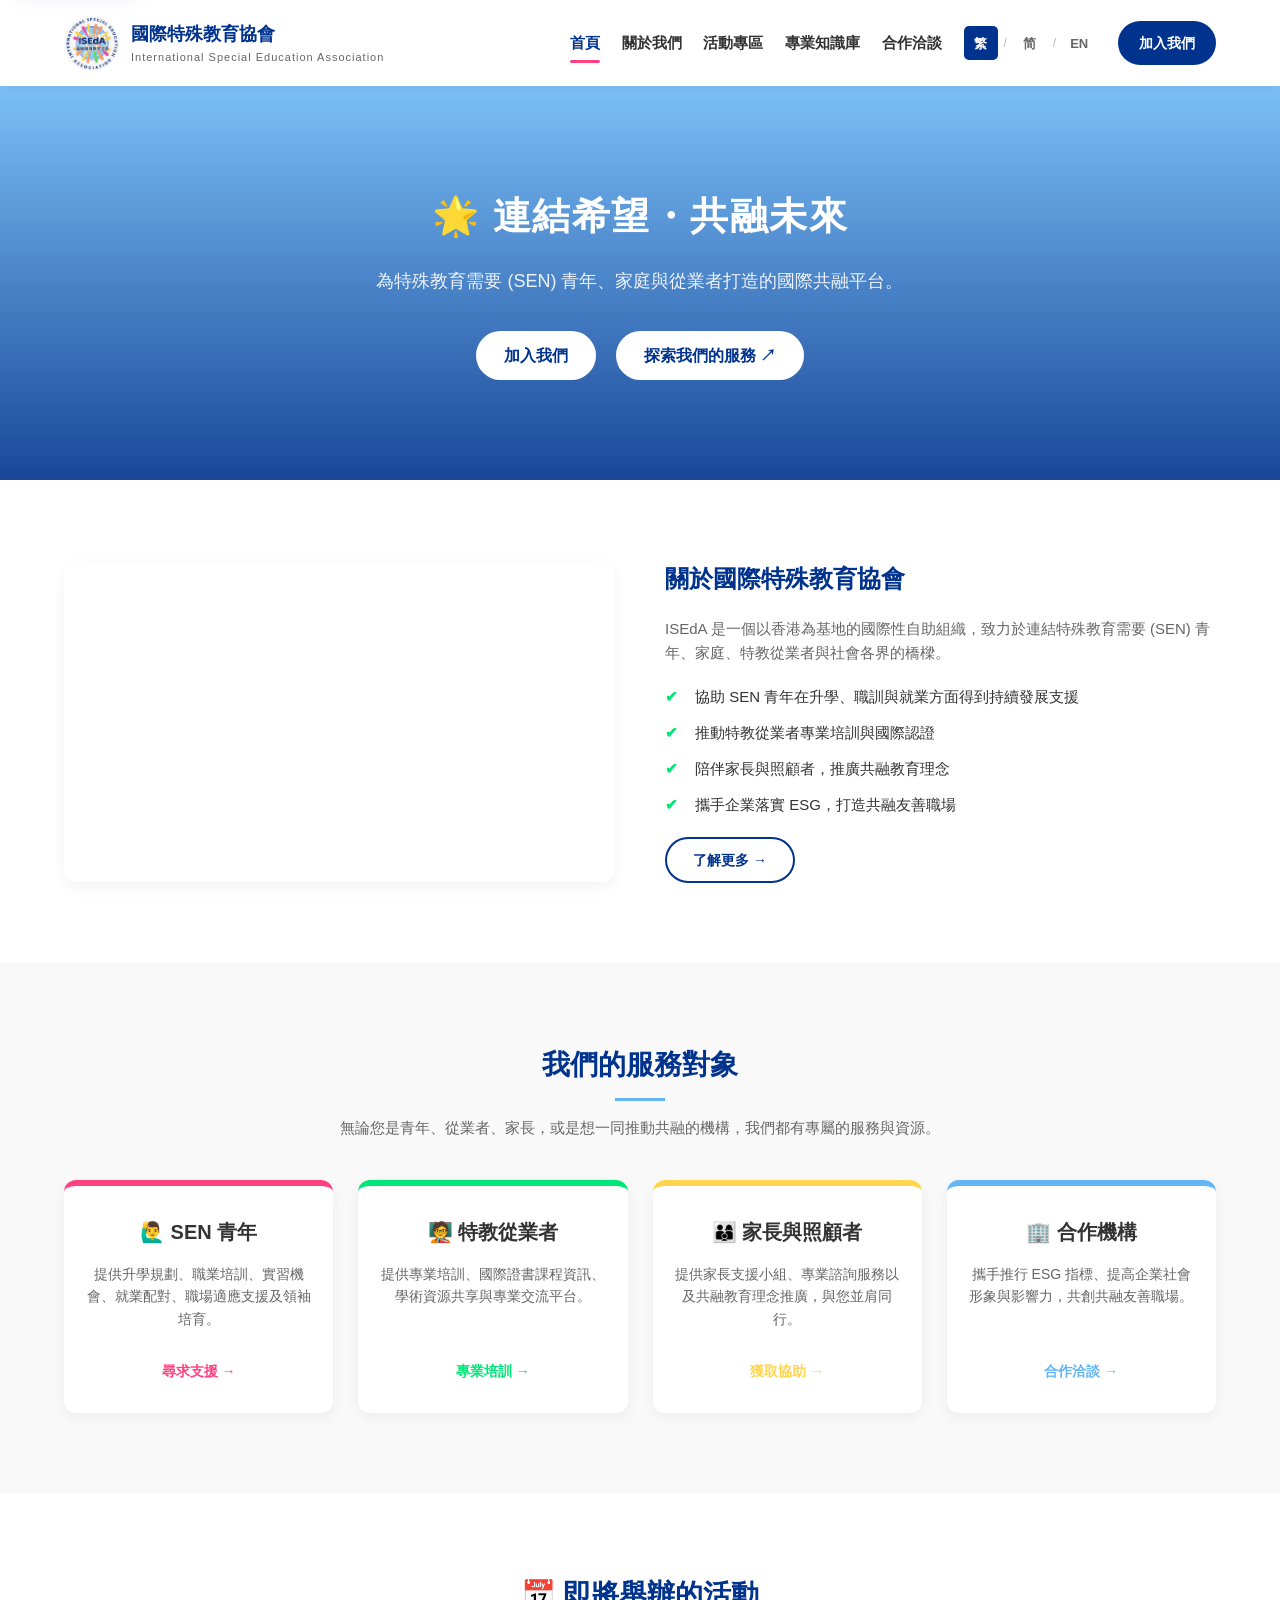
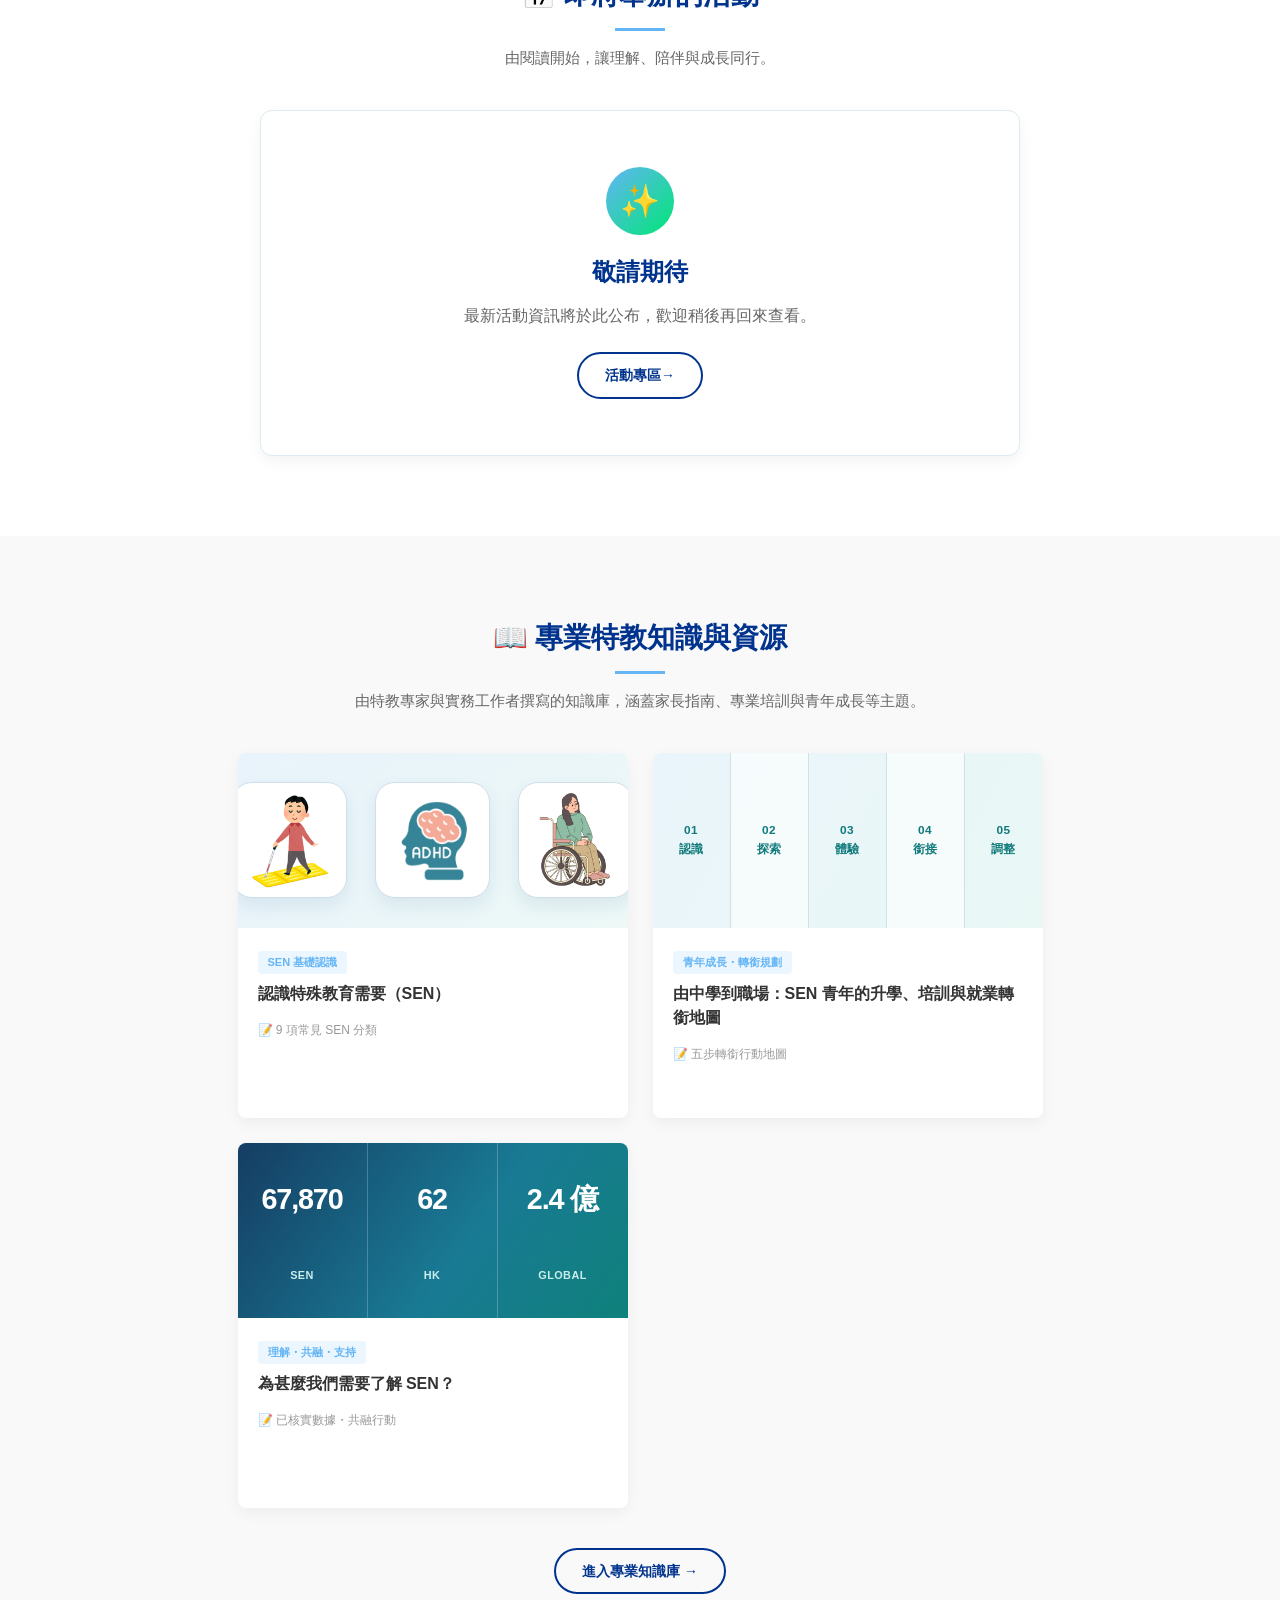
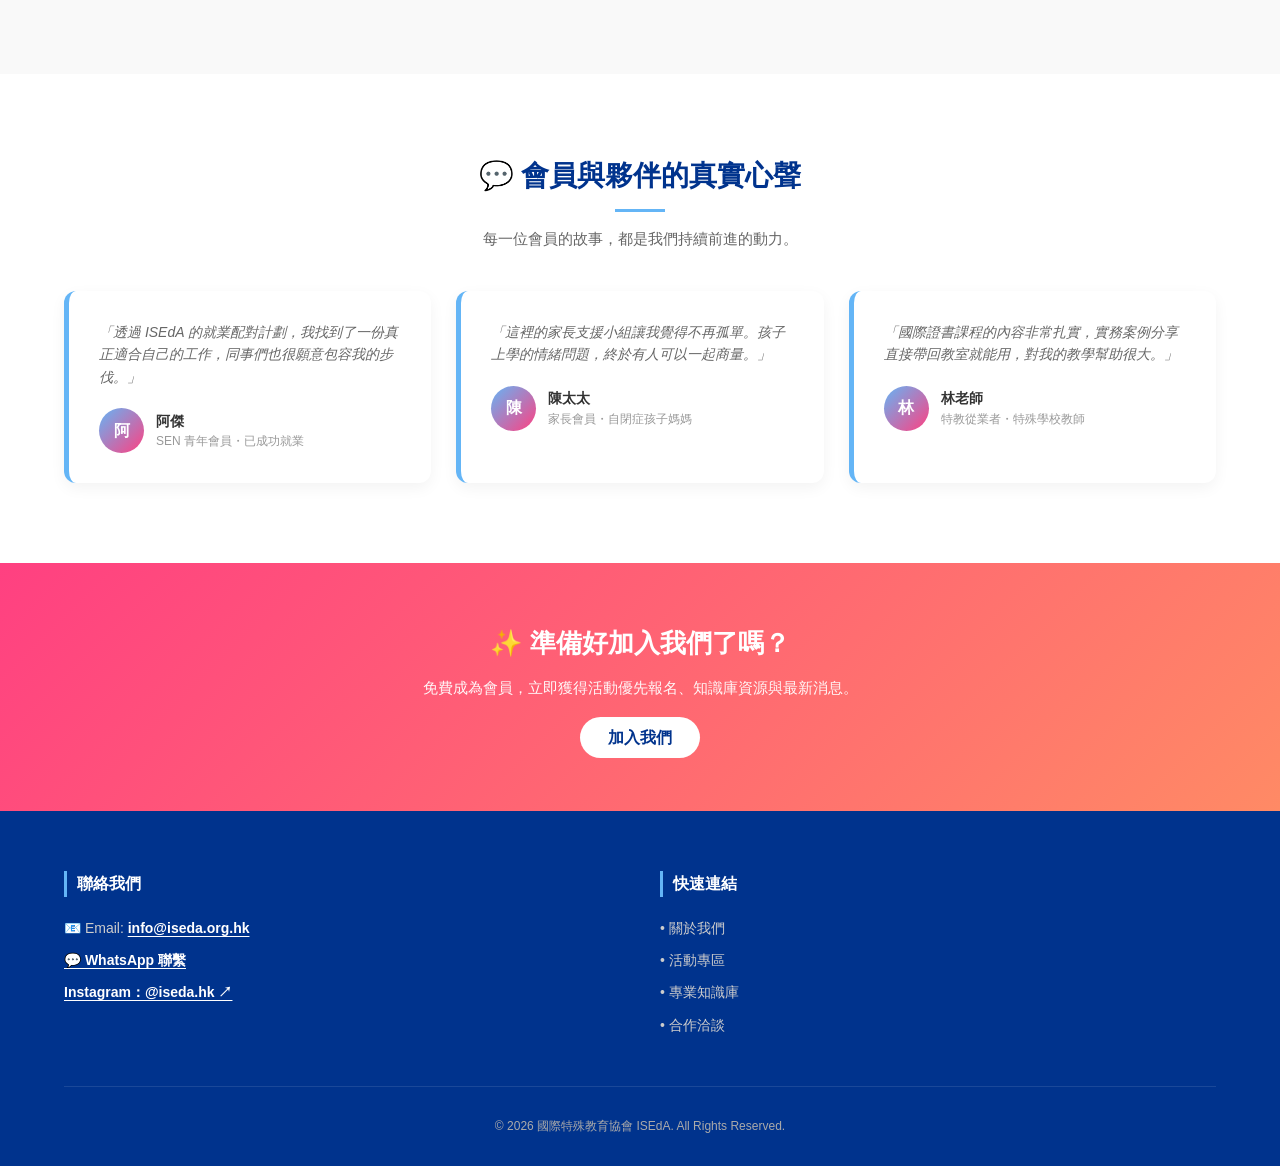
==== commit 2de057ec: "draft: add Instagram footer link" ====
--- a/index.html
+++ b/index.html
@@ -304,6 +304,7 @@
                     <h5 data-i18n="footer.contact">聯絡我們</h5>
                     <p>📧 Email: <a href="mailto:info@iseda.org.hk">info@iseda.org.hk</a></p>
                     <p><a href="https://wa.me/85268267865" target="_blank" rel="noopener noreferrer" data-i18n="footer.contact.whatsapp" data-i18n-aria-label="footer.contact.whatsapp">💬 WhatsApp 聯繫</a></p>
+                    <p><a href="https://www.instagram.com/iseda.hk?utm_source=ig_web_button_share_sheet&amp;igsi=ZDNlZDc0MzIxNw==" target="_blank" rel="noopener noreferrer" data-i18n="footer.contact.instagram" data-i18n-aria-label="footer.contact.instagram.aria" aria-label="前往 ISEdA Instagram 官方帳戶（於新視窗開啟）">Instagram：@iseda.hk ↗</a></p>
                 </div>
                 <div class="footer-links">
                     <h5 data-i18n="footer.links">快速連結</h5>
--- a/style.css
+++ b/style.css
@@ -3750,3 +3750,874 @@
         grid-template-columns: 1fr;
     }
 }
+/* ============================================================
+   通用活動詳情頁模板：只影響 activity-detail.html
+   ============================================================ */
+.activity-detail-page {
+    background: #ffffff;
+}
+
+.activity-detail-hero {
+    overflow: hidden;
+    color: #ffffff;
+    background:
+        radial-gradient(circle at 84% 8%, rgba(100, 181, 246, 0.46), transparent 25rem),
+        linear-gradient(132deg, #002867 0%, var(--primary-dark) 52%, #175db8 100%);
+    padding: 42px 0 58px;
+}
+
+.activity-detail-breadcrumb {
+    display: flex;
+    flex-wrap: wrap;
+    gap: 8px;
+    align-items: center;
+    margin-bottom: 32px;
+    font-size: 14px;
+    color: rgba(255, 255, 255, 0.82);
+}
+
+.activity-detail-breadcrumb a {
+    color: #ffffff;
+    font-weight: 700;
+    text-decoration-thickness: 1px;
+    text-underline-offset: 3px;
+}
+
+.activity-detail-hero-grid {
+    display: grid;
+    grid-template-columns: minmax(0, 1.28fr) minmax(290px, 0.72fr);
+    gap: 48px;
+    align-items: center;
+}
+
+.activity-detail-hero-copy {
+    max-width: 720px;
+}
+
+.activity-detail-eyebrow,
+.activity-detail-section-heading > p,
+.activity-registration-kicker {
+    color: var(--primary-sky);
+    font-size: 13px;
+    font-weight: 800;
+    letter-spacing: 0.08em;
+    text-transform: uppercase;
+}
+
+.activity-detail-eyebrow {
+    margin-bottom: 10px;
+    color: #c8e6ff;
+}
+
+.activity-status-badge {
+    display: inline-flex;
+    align-items: center;
+    width: fit-content;
+    margin-bottom: 14px;
+    border: 1px solid rgba(255, 255, 255, 0.48);
+    border-radius: 999px;
+    background: rgba(255, 255, 255, 0.12);
+    padding: 5px 10px;
+    color: #ffffff;
+    font-size: 13px;
+    font-weight: 700;
+}
+
+.activity-detail-hero h2 {
+    max-width: 780px;
+    margin-bottom: 16px;
+    color: #ffffff;
+    font-size: clamp(34px, 4vw, 52px);
+    letter-spacing: 0.02em;
+    line-height: 1.17;
+}
+
+.activity-detail-lead {
+    max-width: 700px;
+    color: rgba(255, 255, 255, 0.9);
+    font-size: 18px;
+    line-height: 1.8;
+}
+
+.activity-hero-facts {
+    display: grid;
+    grid-template-columns: repeat(2, minmax(0, 1fr));
+    gap: 12px;
+    margin-top: 28px;
+}
+
+.activity-hero-fact {
+    border-left: 3px solid var(--accent-yellow);
+    background: rgba(0, 20, 58, 0.2);
+    padding: 10px 14px;
+}
+
+.activity-hero-fact dt {
+    margin-bottom: 3px;
+    color: rgba(255, 255, 255, 0.72);
+    font-size: 12px;
+    font-weight: 700;
+}
+
+.activity-hero-fact dd {
+    color: #ffffff;
+    font-size: 14px;
+    font-weight: 700;
+    line-height: 1.45;
+}
+
+.activity-detail-cover {
+    position: relative;
+    min-height: 320px;
+    overflow: hidden;
+    border: 1px solid rgba(255, 255, 255, 0.34);
+    border-radius: 22px;
+    background:
+        linear-gradient(145deg, rgba(255, 255, 255, 0.16), rgba(100, 181, 246, 0.07)),
+        rgba(0, 36, 99, 0.4);
+    box-shadow: 0 22px 48px rgba(0, 20, 70, 0.24);
+}
+
+.activity-detail-cover::before,
+.activity-detail-cover::after {
+    position: absolute;
+    border-radius: 50%;
+    content: '';
+    pointer-events: none;
+}
+
+.activity-detail-cover::before {
+    top: -74px;
+    right: -38px;
+    width: 208px;
+    height: 208px;
+    background: rgba(255, 213, 79, 0.22);
+}
+
+.activity-detail-cover::after {
+    bottom: -104px;
+    left: -78px;
+    width: 250px;
+    height: 250px;
+    background: rgba(255, 64, 129, 0.15);
+}
+
+.activity-detail-cover.has-activity-cover::before,
+.activity-detail-cover.has-activity-cover::after {
+    display: none;
+}
+
+.activity-detail-cover img {
+    width: 100%;
+    height: 100%;
+    min-height: 320px;
+    background: #002867;
+    object-fit: contain;
+}
+
+.activity-detail-cover-placeholder {
+    position: absolute;
+    z-index: 1;
+    top: 50%;
+    right: 30px;
+    left: 30px;
+    transform: translateY(-50%);
+    text-align: center;
+}
+
+.activity-detail-cover-placeholder span {
+    display: block;
+    margin-bottom: 14px;
+    color: var(--accent-yellow);
+    font-size: 42px;
+    line-height: 1;
+}
+
+.activity-detail-cover-placeholder p {
+    margin: 0 auto;
+    max-width: 240px;
+    color: rgba(255, 255, 255, 0.96);
+    font-size: 15px;
+    font-weight: 700;
+    line-height: 1.65;
+}
+
+.activity-detail-content-section {
+    padding: 68px 0 88px;
+}
+
+.activity-detail-layout {
+    display: grid;
+    grid-template-columns: minmax(0, 1fr) minmax(270px, 0.34fr);
+    gap: 52px;
+    align-items: start;
+}
+
+.activity-detail-main-content {
+    min-width: 0;
+}
+
+.activity-detail-section + .activity-detail-section {
+    margin-top: 56px;
+}
+
+.activity-detail-section-heading {
+    margin-bottom: 22px;
+}
+
+.activity-detail-section-heading > p,
+.activity-registration-kicker {
+    margin-bottom: 7px;
+    color: var(--primary-dark);
+}
+
+.activity-detail-section-heading h3,
+.activity-info-panel h3,
+.activity-registration-panel h3 {
+    color: var(--primary-dark);
+    font-size: clamp(24px, 2.8vw, 32px);
+    line-height: 1.28;
+}
+
+.activity-detail-prose {
+    max-width: 790px;
+    color: var(--text-light);
+    font-size: 16px;
+    line-height: 1.92;
+}
+
+.activity-detail-prose p + p {
+    margin-top: 17px;
+}
+
+.activity-detail-highlights {
+    display: grid;
+    gap: 12px;
+    list-style: none;
+}
+
+.activity-detail-highlights li {
+    position: relative;
+    border: 1px solid #d8e8fb;
+    border-radius: 10px;
+    background: #f6fbff;
+    padding: 16px 20px 16px 44px;
+    color: #34516e;
+    line-height: 1.65;
+}
+
+.activity-detail-highlights li::before {
+    position: absolute;
+    top: 18px;
+    left: 18px;
+    width: 12px;
+    height: 12px;
+    border: 3px solid var(--primary-sky);
+    border-radius: 50%;
+    background: #ffffff;
+    content: '';
+}
+
+.activity-detail-schedule {
+    display: grid;
+    gap: 0;
+    border-top: 1px solid #e4edf7;
+    list-style: none;
+    counter-reset: activity-schedule;
+}
+
+.activity-schedule-item {
+    display: grid;
+    grid-template-columns: 120px minmax(0, 1fr);
+    gap: 22px;
+    border-bottom: 1px solid #e4edf7;
+    padding: 20px 0;
+}
+
+.activity-schedule-time {
+    color: var(--primary-dark);
+    font-size: 14px;
+    font-weight: 800;
+}
+
+.activity-schedule-copy h4,
+.activity-support-card h4 {
+    margin-bottom: 6px;
+    color: var(--text-dark);
+    font-size: 17px;
+}
+
+.activity-schedule-copy p,
+.activity-support-card p {
+    color: var(--text-light);
+    font-size: 15px;
+    line-height: 1.7;
+}
+
+.activity-detail-support-grid {
+    display: grid;
+    grid-template-columns: repeat(2, minmax(0, 1fr));
+    gap: 16px;
+}
+
+.activity-support-card {
+    border-top: 4px solid var(--primary-sky);
+    border-radius: 0 0 var(--radius) var(--radius);
+    background: var(--neutral-bg);
+    padding: 22px;
+}
+
+.activity-detail-gallery {
+    display: grid;
+    grid-template-columns: repeat(3, minmax(0, 1fr));
+    gap: 14px;
+}
+
+.activity-gallery-item {
+    overflow: hidden;
+    border-radius: 12px;
+    background: #eef4f9;
+}
+
+.activity-gallery-item img {
+    width: 100%;
+    aspect-ratio: 4 / 3;
+    background: #e8f1f8;
+    object-fit: contain;
+    transition: transform 220ms cubic-bezier(0.23, 1, 0.32, 1);
+}
+
+.activity-gallery-item:hover img {
+    transform: scale(1.035);
+}
+
+.activity-gallery-item figcaption {
+    padding: 10px 12px;
+    color: var(--text-light);
+    font-size: 13px;
+}
+
+.activity-detail-aside {
+    position: sticky;
+    top: 108px;
+    display: grid;
+    gap: 18px;
+}
+
+.activity-info-panel,
+.activity-registration-panel {
+    border-radius: 16px;
+    padding: 26px;
+    box-shadow: var(--shadow);
+}
+
+.activity-info-panel {
+    border: 1px solid #dce8f6;
+    background: #ffffff;
+}
+
+.activity-info-panel h3,
+.activity-registration-panel h3 {
+    margin-bottom: 20px;
+    font-size: 22px;
+}
+
+.activity-info-list {
+    display: grid;
+    gap: 13px;
+}
+
+.activity-info-row {
+    display: grid;
+    gap: 3px;
+    border-bottom: 1px solid #edf1f5;
+    padding-bottom: 13px;
+}
+
+.activity-info-row:last-child {
+    border-bottom: 0;
+    padding-bottom: 0;
+}
+
+.activity-info-row dt {
+    color: var(--text-faint);
+    font-size: 13px;
+    font-weight: 700;
+}
+
+.activity-info-row dd {
+    color: var(--text-dark);
+    font-size: 15px;
+    font-weight: 700;
+    line-height: 1.55;
+}
+
+.activity-registration-panel {
+    background: linear-gradient(145deg, #003b9e, #0754ba);
+    color: #ffffff;
+}
+
+.activity-registration-panel .activity-registration-kicker {
+    color: #bfe0ff;
+}
+
+.activity-registration-panel h3 {
+    color: #ffffff;
+}
+
+.activity-registration-panel > p:not(.activity-registration-kicker):not(.activity-registration-note) {
+    color: rgba(255, 255, 255, 0.89);
+    font-size: 15px;
+    line-height: 1.7;
+}
+
+.activity-registration-button {
+    display: block;
+    width: 100%;
+    margin-top: 20px;
+    border-radius: 9px;
+    background: var(--accent-yellow);
+    padding: 12px 15px;
+    color: #243548;
+    font-size: 15px;
+    font-weight: 800;
+    text-align: center;
+    text-decoration: none;
+    transition: transform 160ms cubic-bezier(0.23, 1, 0.32, 1), box-shadow 160ms cubic-bezier(0.23, 1, 0.32, 1);
+}
+
+.activity-registration-button:hover,
+.activity-registration-button:focus-visible {
+    transform: translateY(-2px);
+    box-shadow: 0 8px 18px rgba(0, 0, 0, 0.2);
+}
+
+.activity-registration-note {
+    margin-top: 12px;
+    color: #c9e3ff;
+    font-size: 12px;
+    line-height: 1.6;
+}
+
+.activity-back-link {
+    width: fit-content;
+    color: var(--primary-dark);
+    font-size: 14px;
+    font-weight: 800;
+    text-underline-offset: 4px;
+}
+
+.activity-template-error {
+    min-height: 55vh;
+    text-align: center;
+}
+
+.activity-template-error h2 {
+    margin-bottom: 12px;
+    color: var(--primary-dark);
+}
+
+.activity-template-error p {
+    margin-bottom: 24px;
+    color: var(--text-light);
+}
+
+.activity-detail-page a:focus-visible,
+.activity-detail-page button:focus-visible {
+    outline: 3px solid var(--accent-yellow);
+    outline-offset: 3px;
+}
+
+@media (max-width: 900px) {
+    .activity-detail-hero-grid,
+    .activity-detail-layout {
+        grid-template-columns: 1fr;
+    }
+
+    .activity-detail-hero-grid {
+        gap: 30px;
+    }
+
+    .activity-detail-cover {
+        min-height: 260px;
+    }
+
+    .activity-detail-cover img {
+        min-height: 260px;
+    }
+
+    .activity-detail-aside {
+        position: static;
+        grid-template-columns: repeat(2, minmax(0, 1fr));
+    }
+}
+
+@media (max-width: 620px) {
+    .activity-detail-hero {
+        padding: 28px 0 42px;
+    }
+
+    .activity-detail-breadcrumb {
+        margin-bottom: 24px;
+    }
+
+    .activity-detail-lead {
+        font-size: 16px;
+    }
+
+    .activity-hero-facts,
+    .activity-detail-support-grid,
+    .activity-detail-aside,
+    .activity-detail-gallery {
+        grid-template-columns: 1fr;
+    }
+
+    .activity-detail-content-section {
+        padding: 46px 0 62px;
+    }
+
+    .activity-detail-layout {
+        gap: 38px;
+    }
+
+    .activity-detail-section + .activity-detail-section {
+        margin-top: 42px;
+    }
+
+    .activity-schedule-item {
+        grid-template-columns: 1fr;
+        gap: 6px;
+    }
+
+    .activity-info-panel,
+    .activity-registration-panel {
+        padding: 22px;
+    }
+}
+
+@media (prefers-reduced-motion: reduce) {
+    .activity-gallery-item img,
+    .activity-registration-button {
+        transition: none;
+    }
+}
+/* ============================================================
+   官方活動目錄：只影響 activity-directory.html
+   ============================================================ */
+.activity-directory-hero {
+    background:
+        radial-gradient(circle at 83% 22%, rgba(100, 181, 246, 0.32), transparent 24rem),
+        linear-gradient(135deg, rgba(0, 51, 141, 0.94), rgba(22, 92, 186, 0.88));
+}
+
+.activity-directory-eyebrow,
+.activity-directory-label {
+    margin-bottom: 8px;
+    color: #c7e7ff;
+    font-size: 13px;
+    font-weight: 800;
+    letter-spacing: 0.1em;
+    text-transform: uppercase;
+}
+
+.activity-directory-hero h2 {
+    margin-bottom: 12px;
+}
+
+.activity-directory-hero .breadcrumb {
+    margin-top: 18px;
+}
+
+.activity-directory-section {
+    padding: 70px 0 88px;
+}
+
+.activity-directory-intro {
+    display: grid;
+    grid-template-columns: minmax(0, 1fr) minmax(250px, 0.46fr);
+    gap: 42px;
+    align-items: end;
+    margin-bottom: 36px;
+}
+
+.activity-directory-label {
+    color: var(--primary-dark);
+}
+
+.activity-directory-intro h2 {
+    color: var(--primary-dark);
+    font-size: clamp(28px, 3.2vw, 38px);
+    line-height: 1.25;
+}
+
+.activity-directory-intro > p {
+    margin: 0;
+    color: var(--text-light);
+    font-size: 16px;
+    line-height: 1.8;
+}
+
+.activity-directory-grid {
+    display: grid;
+    grid-template-columns: repeat(3, minmax(0, 1fr));
+    gap: 25px;
+}
+
+.activity-directory-card {
+    display: flex;
+    min-width: 0;
+    flex-direction: column;
+    overflow: hidden;
+    border: 1px solid #dce8f4;
+    border-radius: 16px;
+    background: #ffffff;
+    box-shadow: var(--shadow);
+    transition: transform 220ms cubic-bezier(0.23, 1, 0.32, 1), box-shadow 220ms cubic-bezier(0.23, 1, 0.32, 1);
+}
+
+.activity-directory-card:hover {
+    transform: translateY(-4px);
+    box-shadow: var(--shadow-hover);
+}
+
+.activity-directory-card-media {
+    display: grid;
+    min-height: 210px;
+    place-items: center;
+    overflow: hidden;
+    background: #eff5fa;
+}
+
+.activity-directory-card-media img {
+    width: 100%;
+    height: 100%;
+    min-height: 210px;
+    background: #eff5fa;
+    object-fit: contain;
+}
+
+.activity-directory-card-content {
+    display: flex;
+    height: 100%;
+    flex-direction: column;
+    padding: 23px;
+}
+
+.activity-directory-status {
+    width: fit-content;
+    margin-bottom: 12px;
+    border-radius: 999px;
+    background: #e9f5ff;
+    padding: 4px 9px;
+    color: #13529c;
+    font-size: 12px;
+    font-weight: 800;
+}
+
+.activity-directory-card h3 {
+    color: var(--primary-dark);
+    font-size: 21px;
+    line-height: 1.35;
+}
+
+.activity-directory-card-summary {
+    margin: 12px 0 18px;
+    color: var(--text-light);
+    font-size: 15px;
+    line-height: 1.72;
+}
+
+.activity-directory-card-meta {
+    display: grid;
+    gap: 5px;
+    margin-top: auto;
+    border-top: 1px solid #edf1f5;
+    padding-top: 14px;
+}
+
+.activity-directory-card-meta-item {
+    display: flex;
+    flex-wrap: wrap;
+    gap: 6px;
+    color: #48627d;
+    font-size: 13px;
+    line-height: 1.5;
+}
+
+.activity-directory-card-meta-item dt,
+.activity-directory-card-meta-item dd {
+    margin: 0;
+}
+
+.activity-directory-card-meta-item:first-child dt {
+    color: var(--primary-dark);
+    font-weight: 800;
+}
+
+.activity-directory-meta-label {
+    color: var(--text-faint);
+    font-weight: 700;
+}
+
+.activity-directory-card-link {
+    display: inline-flex;
+    width: fit-content;
+    margin-top: 18px;
+    color: var(--primary-dark);
+    font-size: 14px;
+    font-weight: 800;
+    text-decoration-thickness: 2px;
+    text-underline-offset: 4px;
+}
+
+.activity-directory-card-link::after {
+    margin-left: 7px;
+    content: '→';
+}
+
+.activity-directory-empty {
+    border: 1px dashed #b9cee5;
+    border-radius: 12px;
+    background: #f6fbff;
+    padding: 30px;
+    color: var(--text-light);
+    text-align: center;
+}
+
+.activity-directory-return {
+    margin-top: 46px;
+    text-align: center;
+}
+
+.activity-directory-page a:focus-visible,
+.activity-directory-page button:focus-visible {
+    outline: 3px solid var(--accent-yellow);
+    outline-offset: 3px;
+}
+
+@media (max-width: 960px) {
+    .activity-directory-grid {
+        grid-template-columns: repeat(2, minmax(0, 1fr));
+    }
+}
+
+@media (max-width: 680px) {
+    .activity-directory-section {
+        padding: 48px 0 64px;
+    }
+
+    .activity-directory-intro,
+    .activity-directory-grid {
+        grid-template-columns: 1fr;
+    }
+
+    .activity-directory-intro {
+        gap: 15px;
+        margin-bottom: 27px;
+    }
+
+    .activity-directory-card-media,
+    .activity-directory-card-media img {
+        min-height: 190px;
+    }
+
+    .activity-directory-card-content {
+        padding: 20px;
+    }
+}
+
+@media (prefers-reduced-motion: reduce) {
+    .activity-directory-card {
+        transition: none;
+    }
+}
+/* 活動專區：官方活動目錄入口 */
+.activity-directory-callout-section {
+    border-bottom: 1px solid #e4edf7;
+    background: #f5faff;
+    padding: 30px 0;
+}
+
+.activity-directory-callout {
+    display: flex;
+    gap: 28px;
+    align-items: center;
+    justify-content: space-between;
+    border: 1px solid #d7e8f8;
+    border-radius: 16px;
+    background: #ffffff;
+    padding: 26px 30px;
+    box-shadow: 0 8px 22px rgba(0, 51, 141, 0.06);
+}
+
+.activity-directory-callout > div {
+    max-width: 730px;
+}
+
+.activity-directory-callout-eyebrow {
+    margin-bottom: 6px;
+    color: var(--primary-dark);
+    font-size: 13px;
+    font-weight: 800;
+    letter-spacing: 0.08em;
+}
+
+.activity-directory-callout h2 {
+    margin-bottom: 6px;
+    color: var(--primary-dark);
+    font-size: 23px;
+    line-height: 1.35;
+}
+
+.activity-directory-callout p:not(.activity-directory-callout-eyebrow) {
+    color: var(--text-light);
+    font-size: 15px;
+    line-height: 1.7;
+}
+
+.activity-directory-callout-button {
+    display: inline-flex;
+    flex: 0 0 auto;
+    align-items: center;
+    justify-content: center;
+    min-height: 46px;
+    border-radius: 9px;
+    background: var(--primary-dark);
+    padding: 11px 19px;
+    color: #ffffff;
+    font-size: 15px;
+    font-weight: 800;
+    text-align: center;
+    text-decoration: none;
+    transition: transform 160ms cubic-bezier(0.23, 1, 0.32, 1), background-color 160ms cubic-bezier(0.23, 1, 0.32, 1), box-shadow 160ms cubic-bezier(0.23, 1, 0.32, 1);
+}
+
+.activity-directory-callout-button:hover,
+.activity-directory-callout-button:focus-visible {
+    transform: translateY(-2px);
+    background: #0050c4;
+    box-shadow: 0 8px 16px rgba(0, 51, 141, 0.2);
+}
+
+.activity-directory-callout-button:focus-visible {
+    outline: 3px solid var(--accent-yellow);
+    outline-offset: 3px;
+}
+
+@media (max-width: 700px) {
+    .activity-directory-callout {
+        align-items: flex-start;
+        flex-direction: column;
+        padding: 23px 22px;
+    }
+
+    .activity-directory-callout-button {
+        width: 100%;
+    }
+}
+
+@media (prefers-reduced-motion: reduce) {
+    .activity-directory-callout-button {
+        transition: none;
+    }
+}
